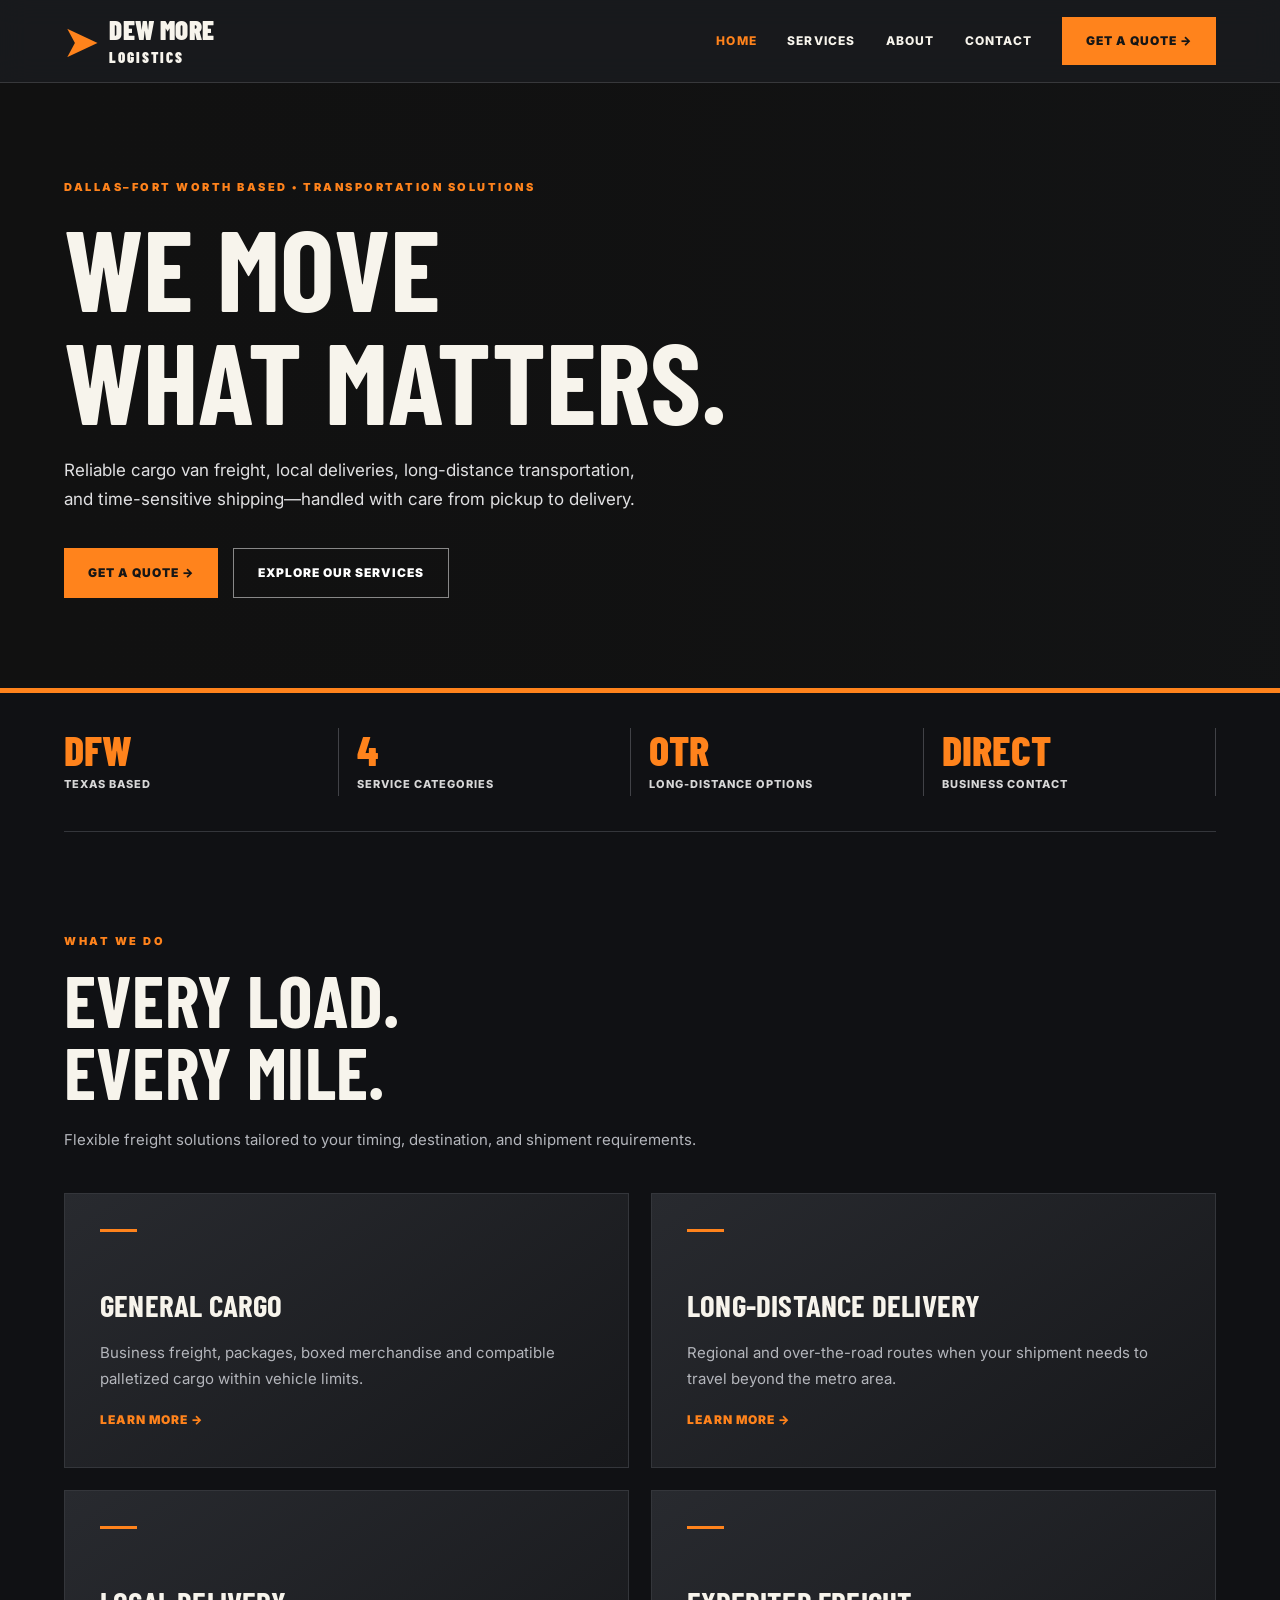
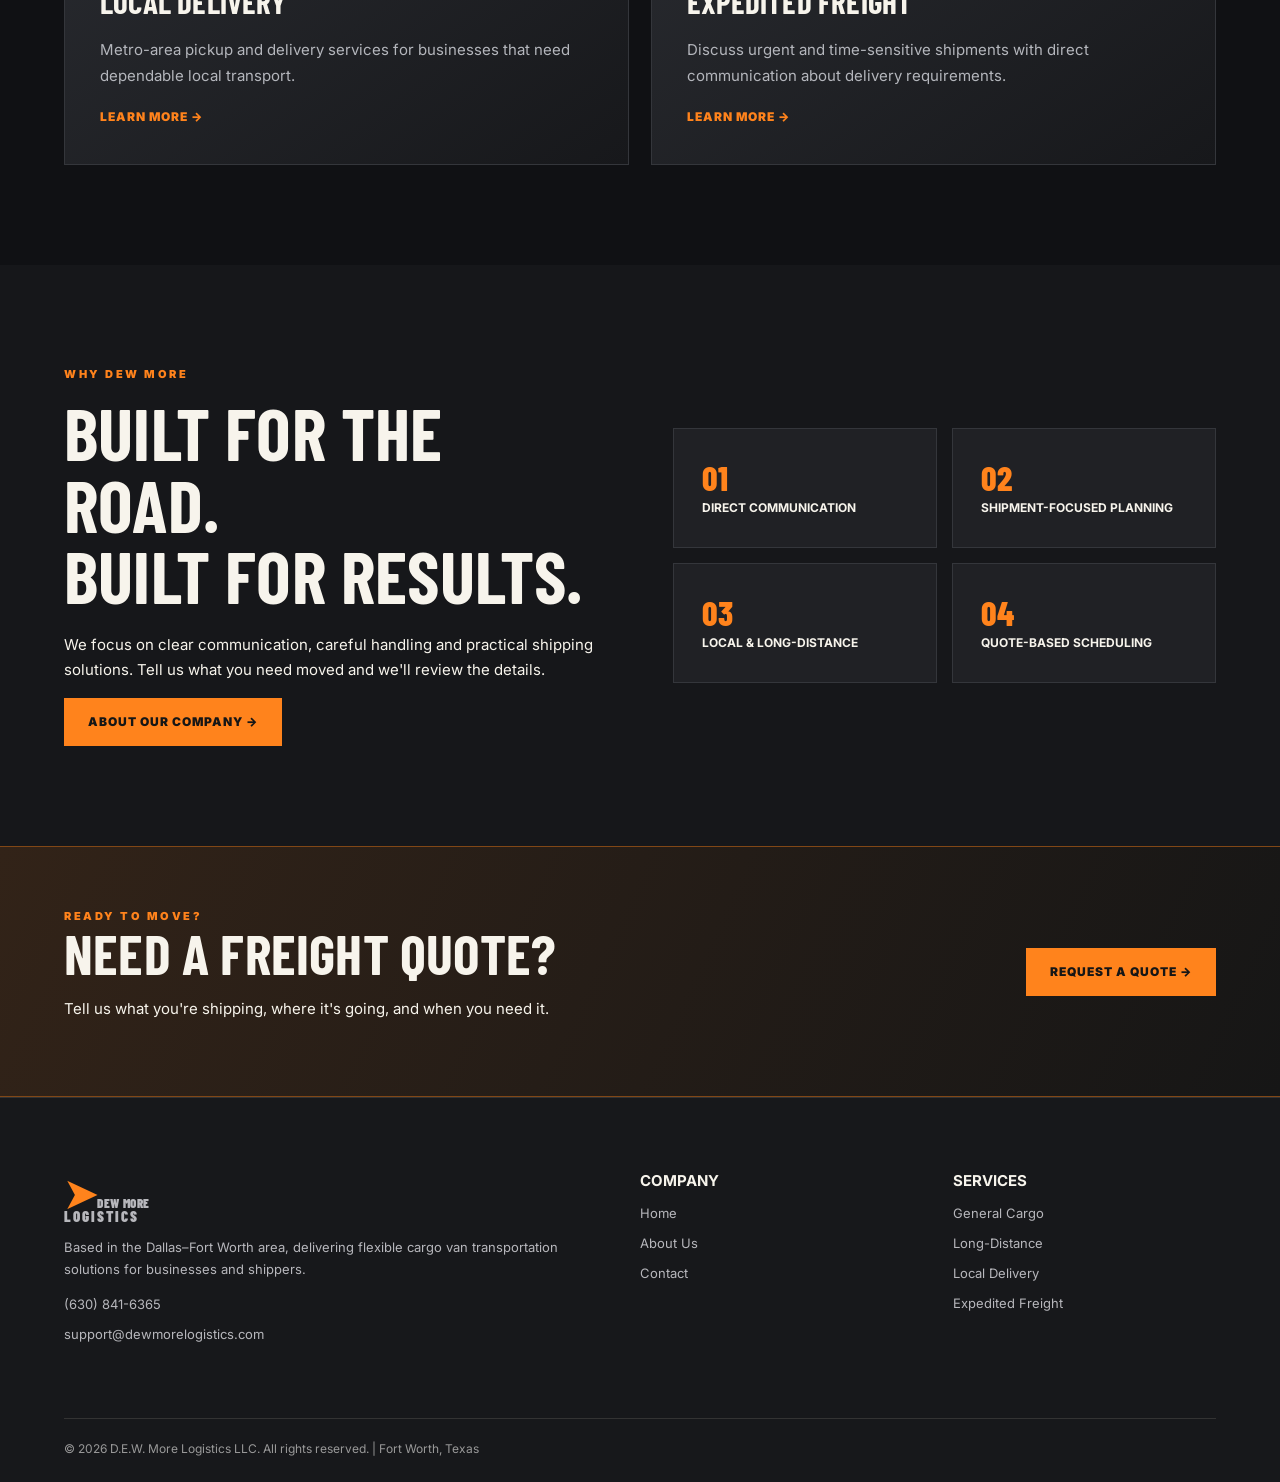
==== index.html @ 6ba3decf "Add files via upload" ====
<!doctype html><html lang="en"><head><meta charset="utf-8"><meta name="viewport" content="width=device-width,initial-scale=1"><meta name="description" content="Cargo van freight and delivery services in Dallas–Fort Worth and beyond."><title>Home | D.E.W. More Logistics LLC</title><link rel="stylesheet" href="style.css"></head><body><header class="top"><div class="container nav"><a class="logo" href="index.html"><span class="logo-mark">➤</span><span>DEW MORE<br><small>LOGISTICS</small></span></a><button class="menu" aria-label="Open navigation">☰</button><nav class="navlinks"><a href="index.html" class="active">HOME</a><a href="services.html" >SERVICES</a><a href="about.html" >ABOUT</a><a href="contact.html" >CONTACT</a><a class="btn" href="contact.html#quote">GET A QUOTE →</a></nav></div></header><main><section class="hero"><div class="container"><div class="eyebrow">Dallas–Fort Worth Based • Transportation Solutions</div><h1>WE MOVE<br>WHAT MATTERS.</h1><p>Reliable cargo van freight, local deliveries, long-distance transportation, and time-sensitive shipping—handled with care from pickup to delivery.</p><div class="actions"><a class="btn" href="contact.html#quote">GET A QUOTE →</a><a class="btn alt" href="services.html">EXPLORE OUR SERVICES</a></div></div></section><div class="container"><div class="stats"><div class="stat"><strong>DFW</strong><span>Texas Based</span></div><div class="stat"><strong>4</strong><span>Service Categories</span></div><div class="stat"><strong>OTR</strong><span>Long-Distance Options</span></div><div class="stat"><strong>DIRECT</strong><span>Business Contact</span></div></div></div><section class="section"><div class="container"><div class="sectionhead"><div class="eyebrow">What we do</div><h2>EVERY LOAD.<br>EVERY MILE.</h2><p>Flexible freight solutions tailored to your timing, destination, and shipment requirements.</p></div><div class="cards"><article class="card"><h3>GENERAL CARGO</h3><p>Business freight, packages, boxed merchandise and compatible palletized cargo within vehicle limits.</p><a href="services.html#general">LEARN MORE →</a></article><article class="card"><h3>LONG-DISTANCE DELIVERY</h3><p>Regional and over-the-road routes when your shipment needs to travel beyond the metro area.</p><a href="services.html#long-distance">LEARN MORE →</a></article><article class="card"><h3>LOCAL DELIVERY</h3><p>Metro-area pickup and delivery services for businesses that need dependable local transport.</p><a href="services.html#local">LEARN MORE →</a></article><article class="card"><h3>EXPEDITED FREIGHT</h3><p>Discuss urgent and time-sensitive shipments with direct communication about delivery requirements.</p><a href="services.html#expedited">LEARN MORE →</a></article></div></div></section><section class="section dark"><div class="container split"><div><div class="eyebrow">Why Dew More</div><h2>BUILT FOR THE ROAD.<br>BUILT FOR RESULTS.</h2><p>We focus on clear communication, careful handling and practical shipping solutions. Tell us what you need moved and we'll review the details.</p><a class="btn" href="about.html">ABOUT OUR COMPANY →</a></div><div class="featuregrid"><div class="feature"><strong>01</strong><span>Direct communication</span></div><div class="feature"><strong>02</strong><span>Shipment-focused planning</span></div><div class="feature"><strong>03</strong><span>Local & long-distance</span></div><div class="feature"><strong>04</strong><span>Quote-based scheduling</span></div></div></div></section><section class="banner"><div class="container"><div><div class="eyebrow">Ready to move?</div><h2>NEED A FREIGHT QUOTE?</h2><p>Tell us what you're shipping, where it's going, and when you need it.</p></div><a class="btn" href="contact.html#quote">REQUEST A QUOTE →</a></div></section></main><footer class="footer"><div class="container"><div class="footergrid"><div><a class="logo" href="index.html"><span class="logo-mark">➤</span><span>DEW MORE<br><small>LOGISTICS</small></span></a><p>Based in the Dallas–Fort Worth area, delivering flexible cargo van transportation solutions for businesses and shippers.</p><p><a href="tel:+16308416365">(630) 841-6365</a><a href="mailto:support@dewmorelogistics.com">support@dewmorelogistics.com</a></p></div><div><b>COMPANY</b><a href="index.html">Home</a><a href="about.html">About Us</a><a href="contact.html">Contact</a></div><div><b>SERVICES</b><a href="services.html#general">General Cargo</a><a href="services.html#long-distance">Long-Distance</a><a href="services.html#local">Local Delivery</a><a href="services.html#expedited">Expedited Freight</a></div></div><div class="footerbottom">© 2026 D.E.W. More Logistics LLC. All rights reserved. | Fort Worth, Texas</div></div></footer><script src="script.js"></script></body></html>
---- style.css ----
@import url('https://fonts.googleapis.com/css2?family=Barlow+Condensed:wght@500;600;700;800;900&family=Inter:wght@400;500;600;700;800&display=swap');
:root{--bg:#101114;--panel:#1a1b1f;--line:#34363b;--muted:#b4b6bc;--orange:#ff831c;--cream:#f7f4ec}*{box-sizing:border-box}html{scroll-behavior:smooth}body{margin:0;background:var(--bg);color:var(--cream);font:15px/1.7 Inter,Arial,sans-serif}a{color:inherit;text-decoration:none}img{max-width:100%}.container{width:min(1180px,90%);margin:auto}.top{position:sticky;top:0;z-index:50;background:#191a1deF;border-bottom:1px solid #37383b;backdrop-filter:blur(14px)}.nav{min-height:82px;display:flex;align-items:center;justify-content:space-between;gap:20px}.logo{font:900 27px/.86 'Barlow Condensed',sans-serif;letter-spacing:.4px;display:flex;align-items:center;gap:12px}.logo-mark{color:var(--orange);font-size:39px}.logo small{font-size:15px;letter-spacing:2px}.navlinks{display:flex;align-items:center;gap:30px;font-size:12px;font-weight:800;letter-spacing:1.2px}.navlinks a:hover,.navlinks a.active{color:var(--orange)}.btn{display:inline-flex;align-items:center;justify-content:center;gap:12px;background:var(--orange);color:#161616;padding:14px 24px;text-transform:uppercase;letter-spacing:1px;font-weight:900;font-size:12px;border:0;cursor:pointer;transition:.2s}.btn:hover{background:#ff9d48;transform:translateY(-2px)}.btn.alt{background:transparent;color:#fff;border:1px solid #888}.eyebrow{color:var(--orange);font-size:11px;font-weight:900;letter-spacing:2.5px;text-transform:uppercase}.hero{position:relative;min-height:610px;display:flex;align-items:center;isolation:isolate;background:#151719;overflow:hidden}.hero:before{content:'';position:absolute;inset:0;z-index:-2;background:linear-gradient(90deg,#111 5%,#111e 50%,#1118 100%),url('https://images.unsplash.com/photo-1586528116311-ad8dd3c8310d?auto=format&fit=crop&w=1800&q=85') center/cover}.hero:after{content:'';position:absolute;z-index:-1;bottom:0;left:0;right:0;height:5px;background:var(--orange)}.hero h1{max-width:740px}h1,h2,h3{font-family:'Barlow Condensed',Impact,sans-serif;line-height:.98;text-transform:uppercase;margin:14px 0 20px;letter-spacing:.2px}h1{font-size:clamp(58px,9vw,118px)}h2{font-size:clamp(44px,6vw,73px)}h3{font-size:31px}.hero p{max-width:580px;font-size:17px;color:#e0e0e2}.actions{display:flex;flex-wrap:wrap;gap:15px;margin-top:34px}.section{padding:100px 0}.section.dark{background:#16171a}.sectionhead{max-width:690px;margin-bottom:40px}.sectionhead p{color:var(--muted)}.stats{display:grid;grid-template-columns:repeat(4,1fr);gap:18px;padding:35px 0;border-bottom:1px solid var(--line)}.stat{border-right:1px solid #414247}.stat strong{font:800 42px 'Barlow Condensed';color:var(--orange);display:block;line-height:1}.stat span{font-size:11px;text-transform:uppercase;font-weight:800;letter-spacing:1px;color:#d7d7d7}.cards{display:grid;grid-template-columns:repeat(2,1fr);gap:22px}.card{min-height:265px;background:linear-gradient(145deg,#282a2f,#17181b);border:1px solid var(--line);padding:35px;position:relative;overflow:hidden}.card:before{content:'';height:3px;width:37px;background:var(--orange);display:block;margin-bottom:58px}.card p{color:var(--muted);max-width:490px}.card a{color:var(--orange);font-size:12px;font-weight:900;letter-spacing:1px}.split{display:grid;grid-template-columns:1fr 1fr;gap:65px;align-items:center}.list{list-style:none;padding:0}.list li{padding:9px 0;border-bottom:1px solid #37383b}.list li:before{content:'✓';display:inline-grid;place-items:center;color:var(--orange);border:1px solid var(--orange);border-radius:50%;width:21px;height:21px;margin-right:13px;font-size:12px}.feature{padding:28px;border:1px solid var(--line);background:#202125}.featuregrid{display:grid;grid-template-columns:repeat(2,1fr);gap:15px}.feature strong{font:800 34px 'Barlow Condensed';color:var(--orange)}.feature span{display:block;font-size:12px;font-weight:700;text-transform:uppercase}.banner{background:linear-gradient(115deg,#322318,#161616);border-top:1px solid #814716;border-bottom:1px solid #814716;padding:60px 0}.banner .container{display:flex;justify-content:space-between;align-items:center;gap:30px}.banner h2{font-size:56px;margin:0}.subhero{padding:85px 0 70px;background:radial-gradient(circle at 90% 25%,#53301b 0,#1d1e21 38%,#111216 85%);border-bottom:1px solid #333}.subhero h1{font-size:clamp(60px,9vw,96px);margin-bottom:10px}.subhero p{max-width:690px;color:#bbb}.service{display:grid;grid-template-columns:1fr 1.3fr;gap:85px;align-items:center;padding:75px 0;border-bottom:1px solid var(--line)}.service:nth-child(even){grid-template-columns:1.3fr 1fr}.service:nth-child(even) .servicevisual{order:2}.servicevisual{min-height:350px;display:grid;place-items:center;background:linear-gradient(135deg,#36302d,#18191c);border:1px solid #36383d;position:relative}.servicevisual .glyph{font-size:105px;filter:grayscale(.5)}.servicevisual .number{position:absolute;top:20px;left:25px;font:900 60px 'Barlow Condensed';color:#ff831c55}.service p{color:#b5b6ba}.quotegrid{display:grid;grid-template-columns:.78fr 1.4fr;gap:65px}.contactitem{margin-bottom:28px}.contactitem b{display:block;color:var(--orange);letter-spacing:1px;text-transform:uppercase;font-size:11px}.contactitem a{font-weight:800}.formbox{background:#212226;border:1px solid #3c3e44;padding:30px}.formgrid{display:grid;grid-template-columns:1fr 1fr;gap:20px}label{display:block;font-size:11px;letter-spacing:1px;text-transform:uppercase;font-weight:800;margin-bottom:8px}input,select,textarea{width:100%;background:#131417;border:1px solid #44464c;border-radius:0;color:#fff;padding:14px;font:14px Inter,sans-serif}input:focus,select:focus,textarea:focus{outline:1px solid var(--orange)}textarea{min-height:140px;resize:vertical}.field.full{grid-column:1/-1}.notice{font-size:12px;color:#b7b7b7}.footer{background:#17181b;padding:70px 0 22px;border-top:1px solid #333}.footergrid{display:grid;grid-template-columns:2fr 1fr 1fr;gap:50px}.footer p,.footer a{color:#b7b7bc;font-size:13px}.footer a{display:block;margin:8px 0}.footerbottom{margin-top:60px;padding-top:20px;border-top:1px solid #333;font-size:12px;color:#999}.menu{display:none;background:transparent;border:1px solid #555;color:white;font-size:27px;padding:0 12px}.note{color:#aeb0b5;font-size:12px}.tag{display:inline-block;color:var(--orange);border:1px solid #855327;padding:7px 12px;font-size:11px;font-weight:800;text-transform:uppercase;letter-spacing:1px}.center{text-align:center}.center p{margin-left:auto;margin-right:auto}@media(max-width:800px){.menu{display:block}.navlinks{display:none;position:absolute;top:82px;left:0;right:0;background:#202125;padding:23px 6%;flex-direction:column;align-items:stretch}.navlinks.open{display:flex}.nav{min-height:80px}.hero{min-height:580px}.hero:before{background:linear-gradient(90deg,#111e,#111a),url('https://images.unsplash.com/photo-1586528116311-ad8dd3c8310d?auto=format&fit=crop&w=1000&q=75') center/cover}.section{padding:65px 0}.stats,.cards,.split,.quotegrid,.footergrid,.service,.service:nth-child(even){grid-template-columns:1fr}.stats{grid-template-columns:1fr 1fr}.stat{padding:10px 0}.service{gap:28px}.service:nth-child(even) .servicevisual{order:0}.servicevisual{min-height:210px}.banner .container{display:block}.formgrid{grid-template-columns:1fr}.formbox{padding:22px}.footergrid{gap:25px}.hero h1{font-size:70px}}
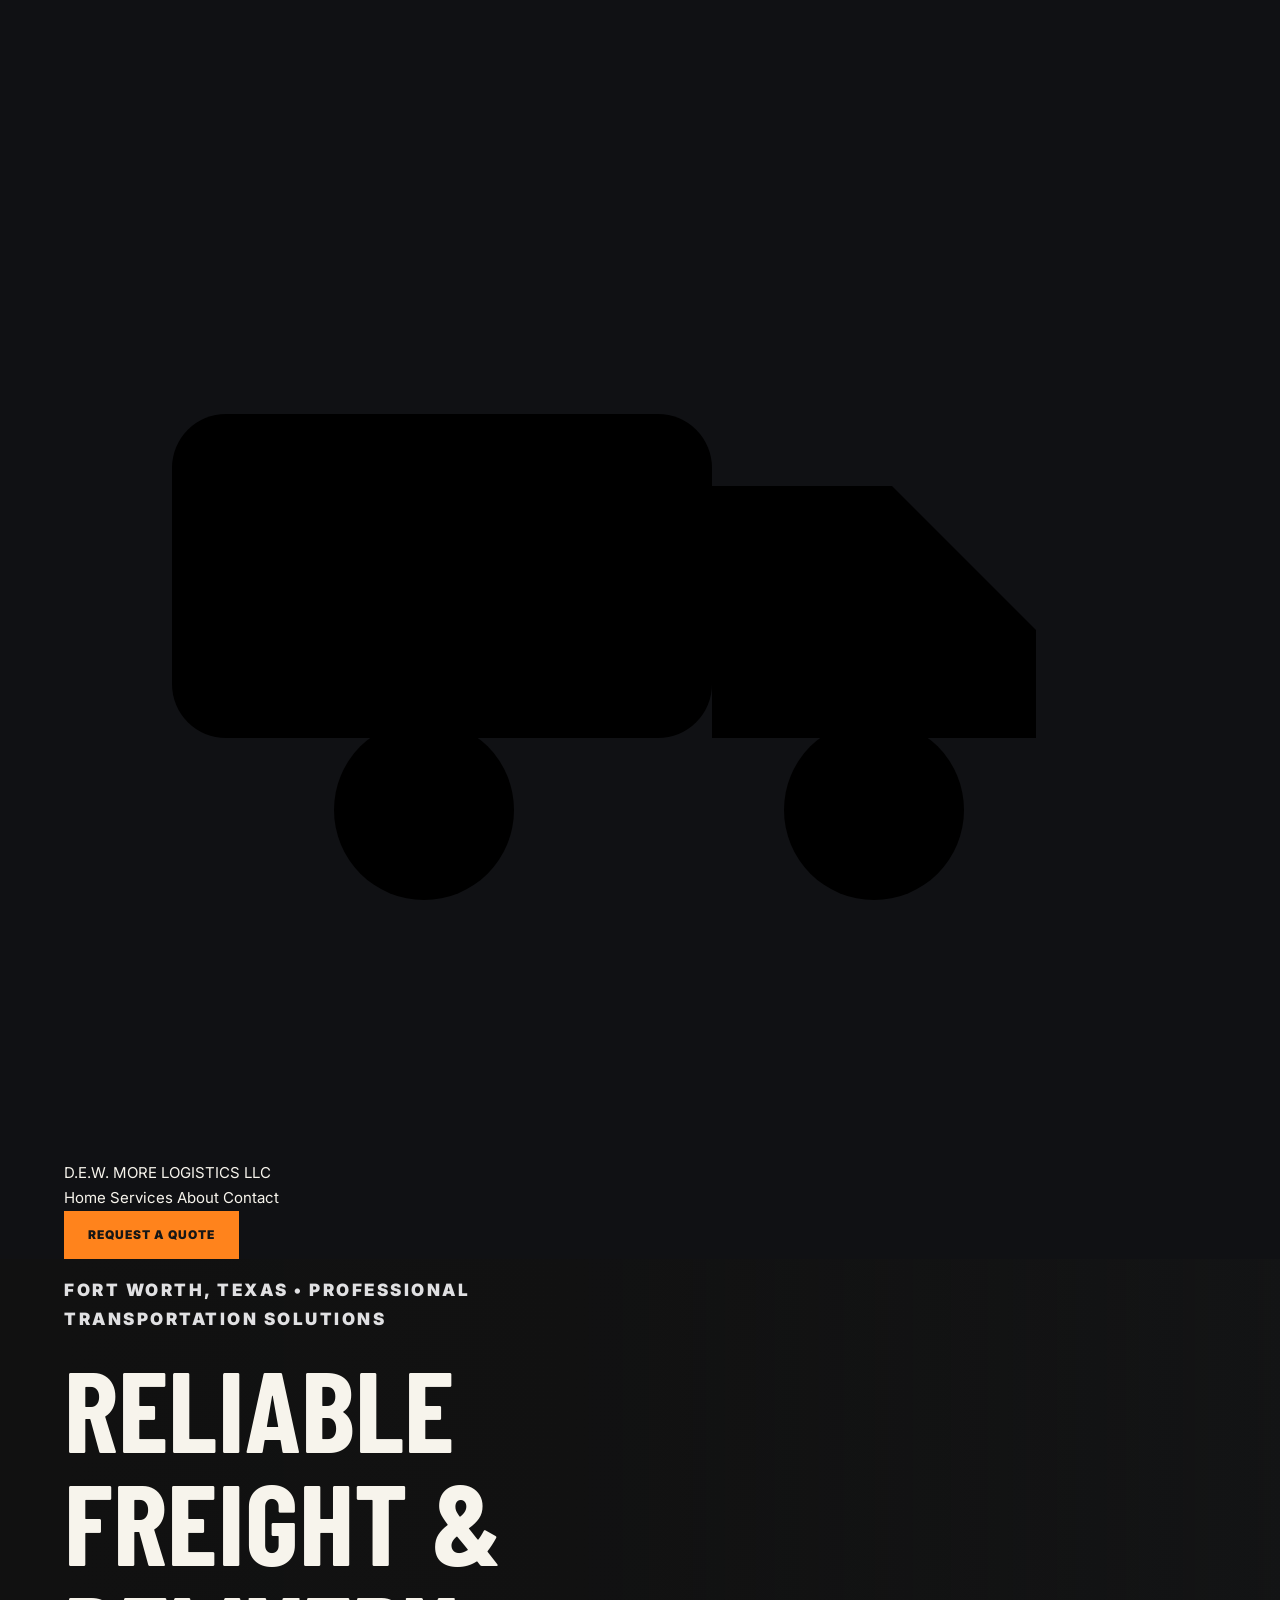
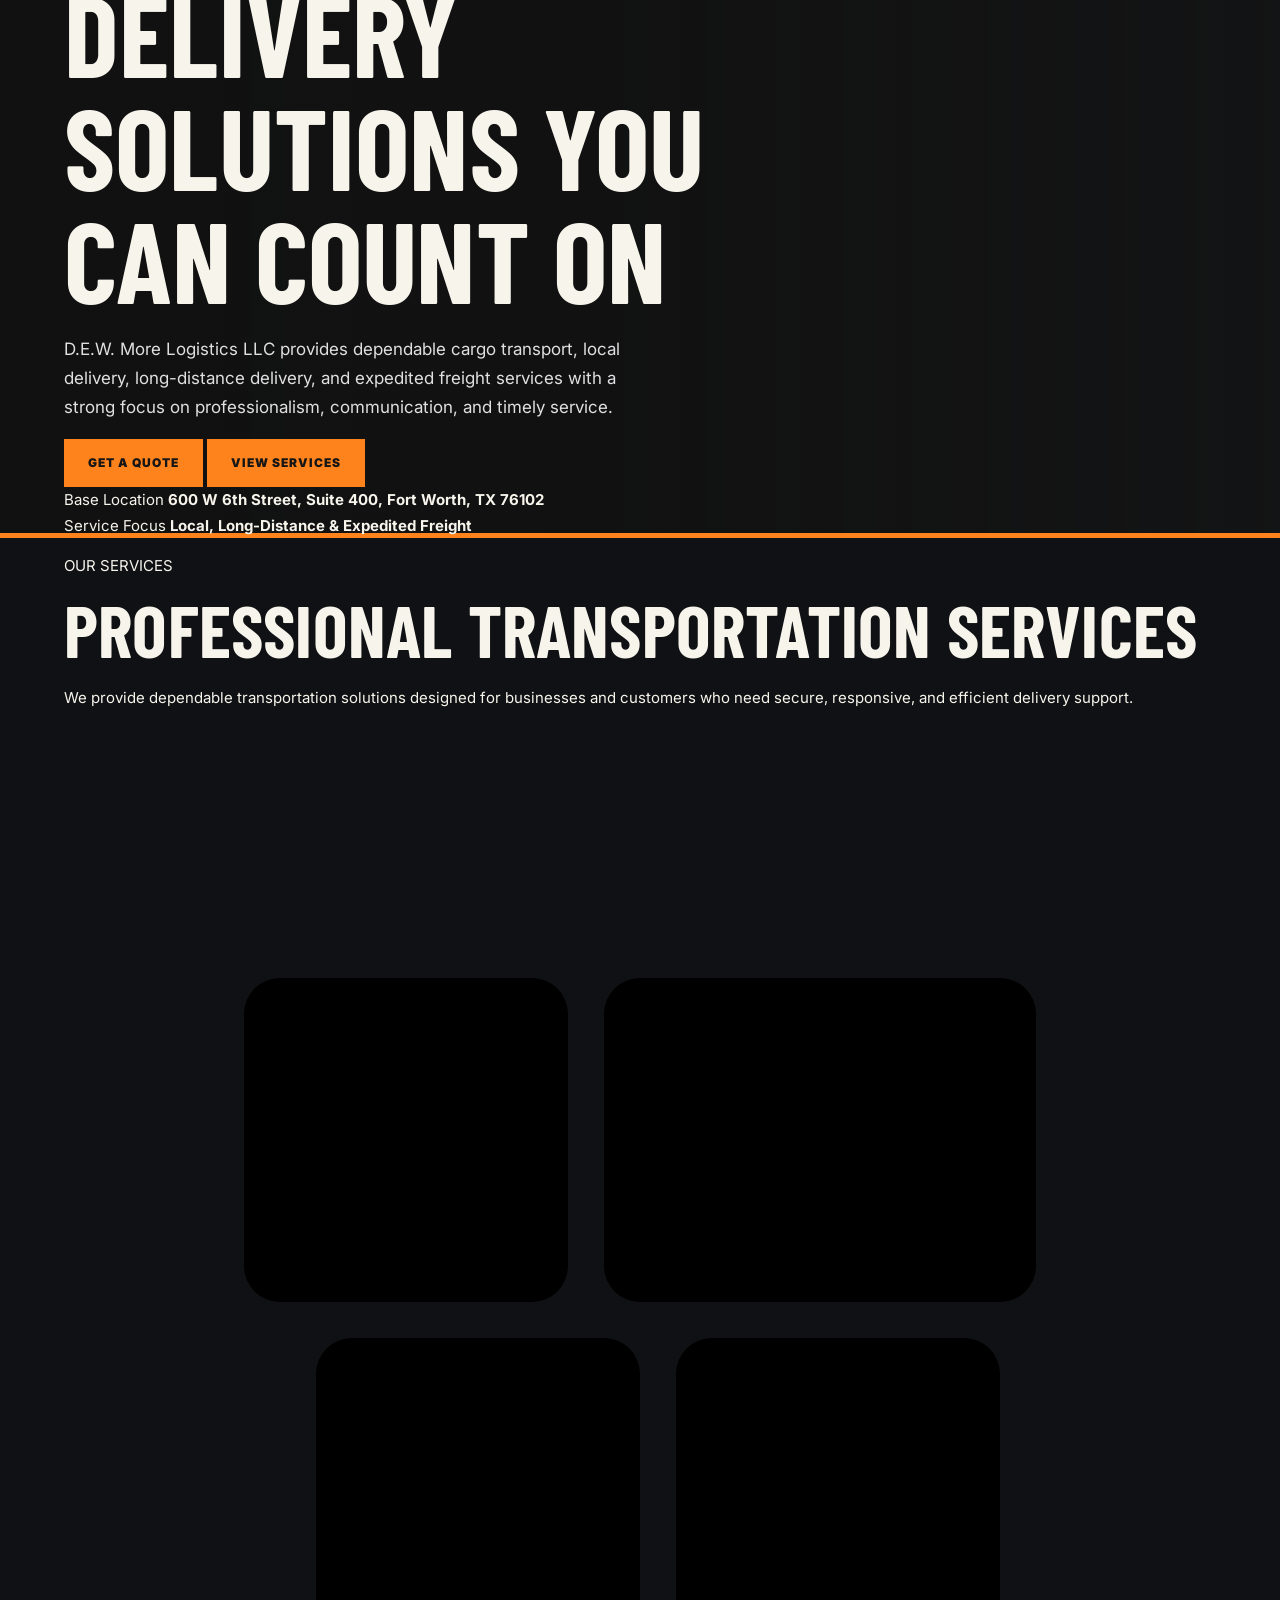
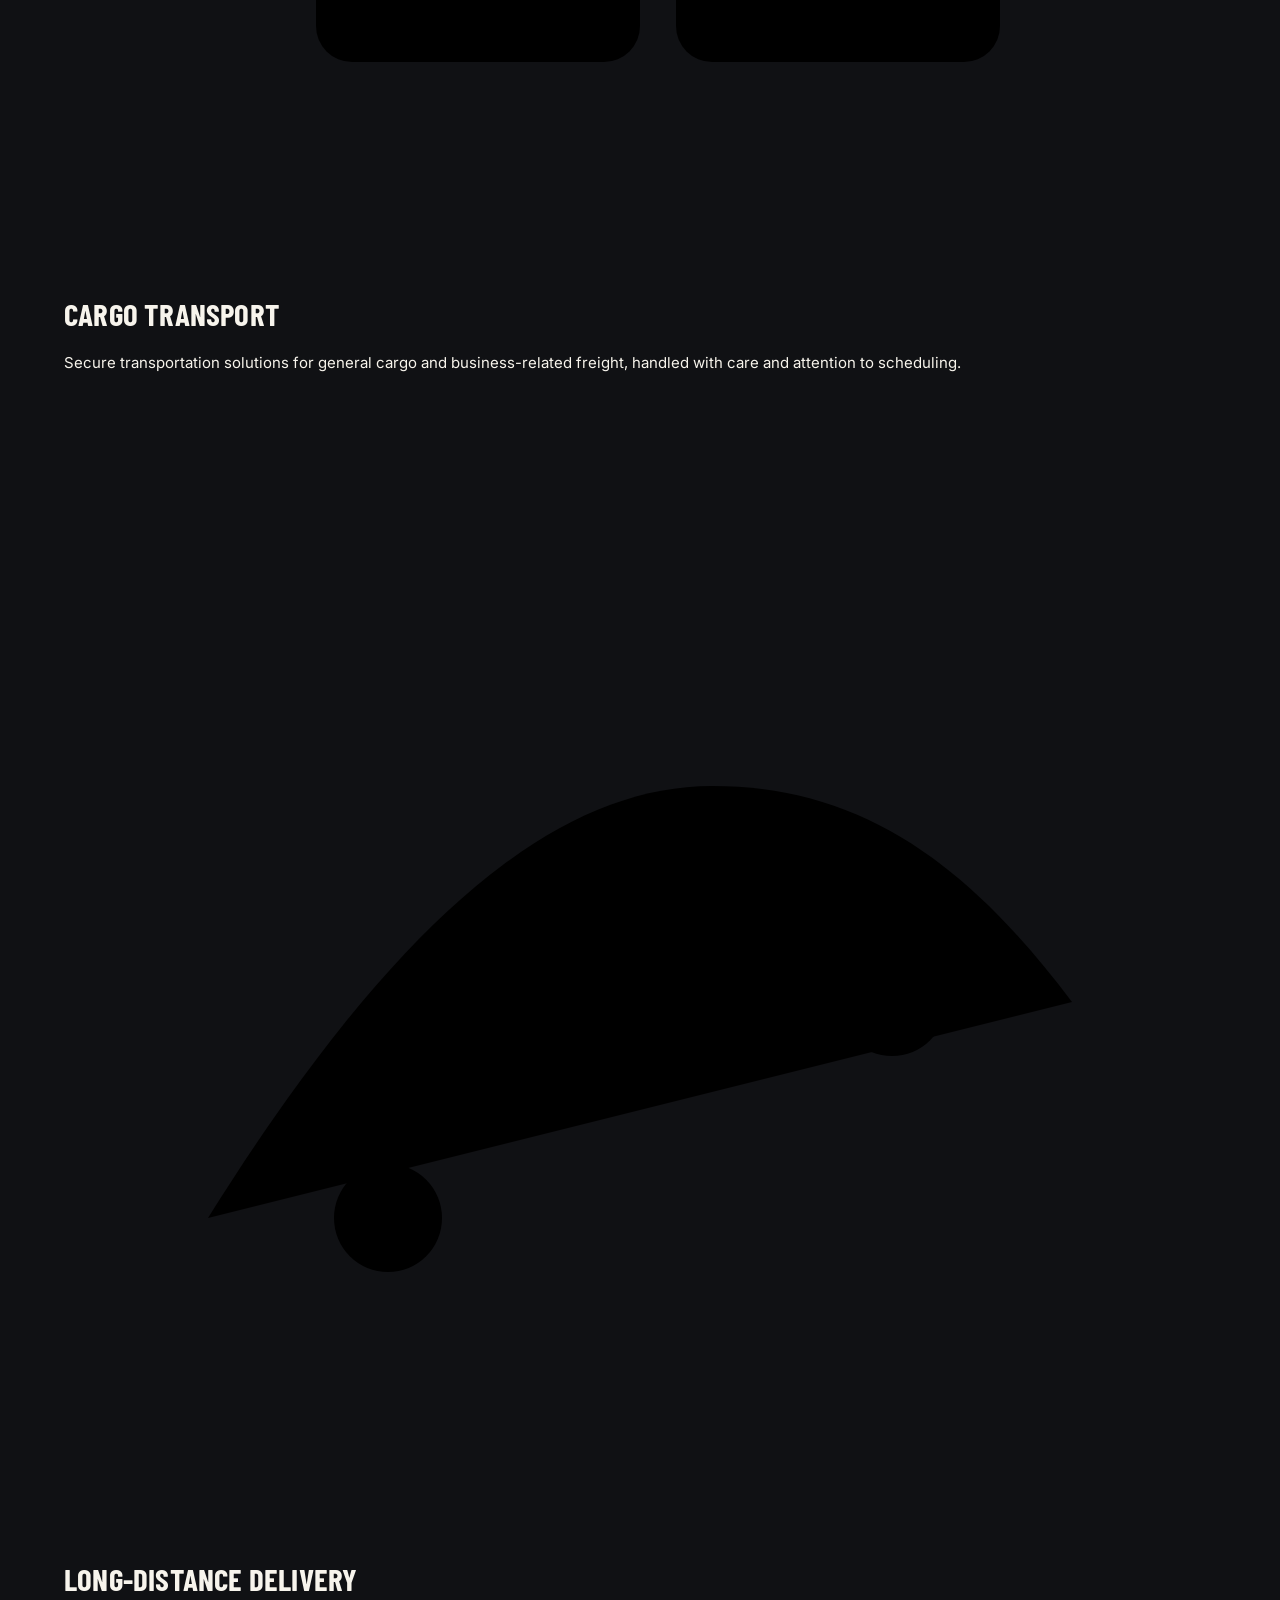
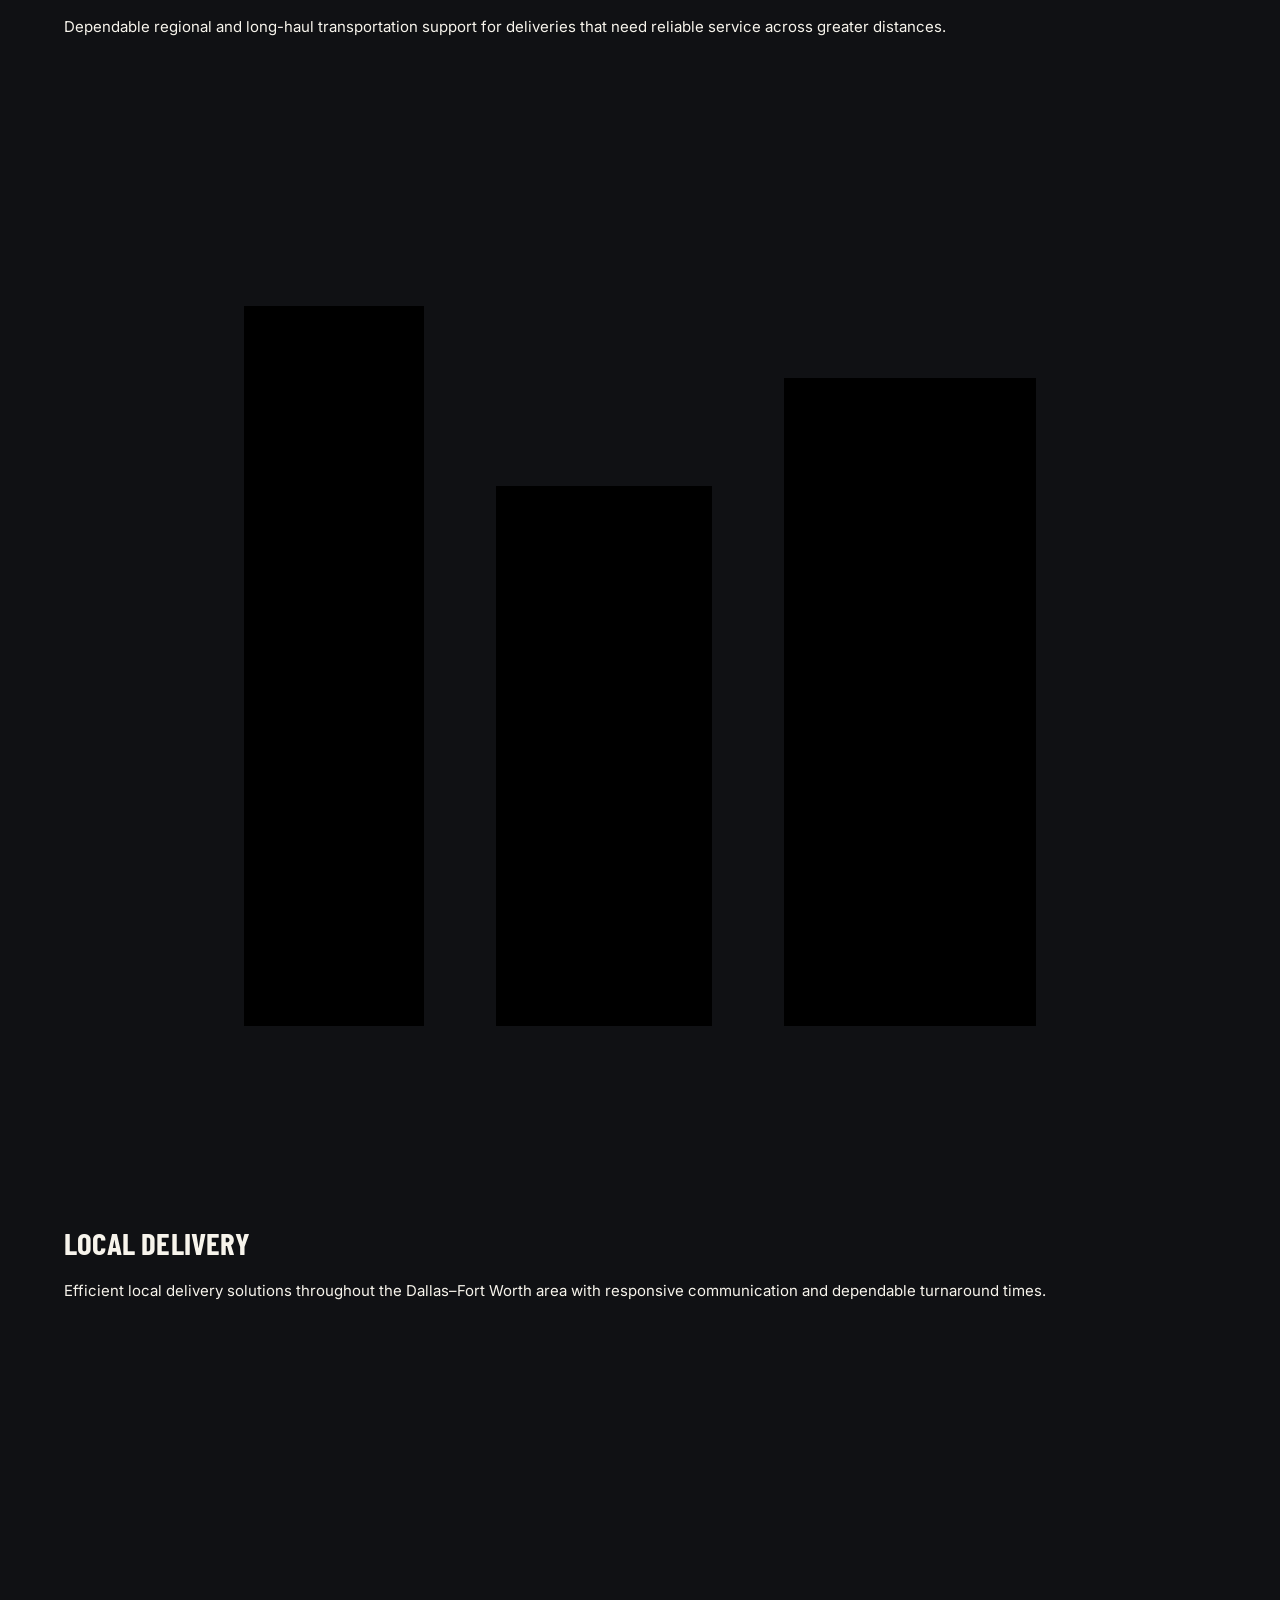
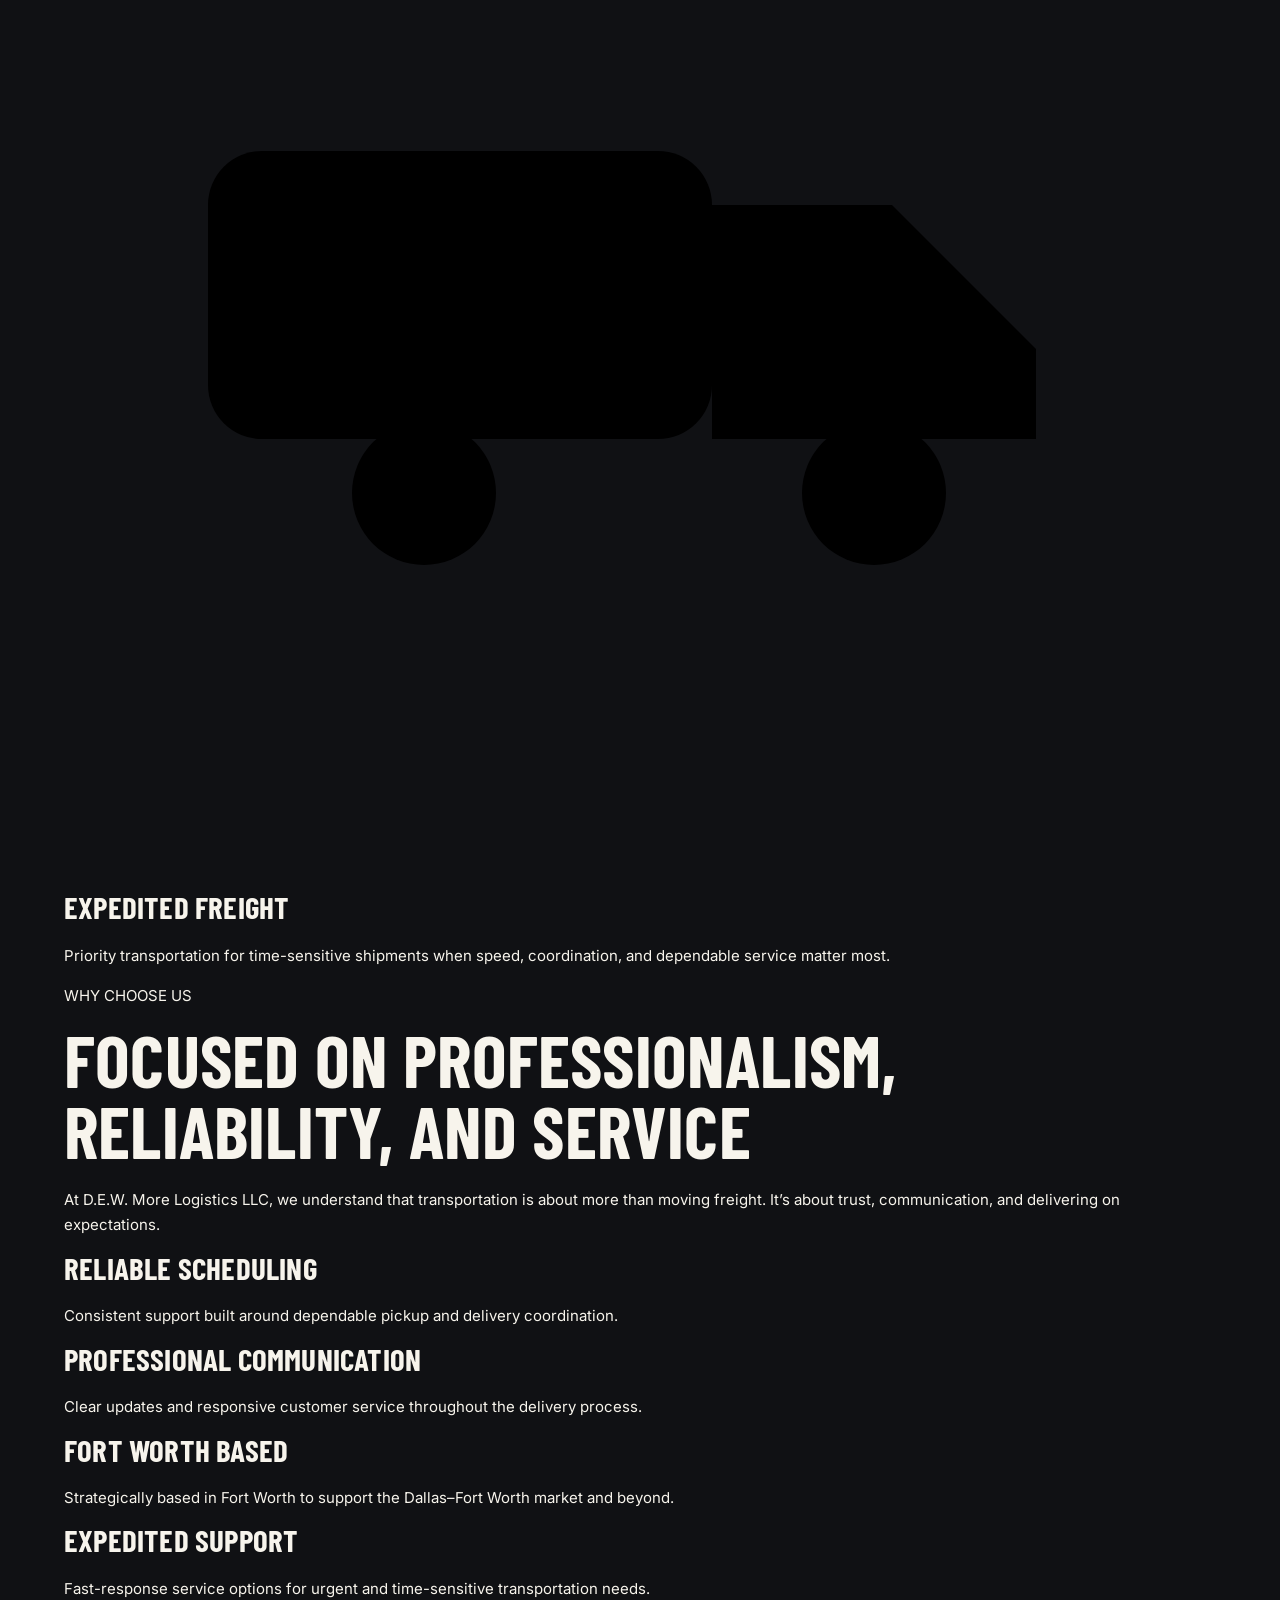
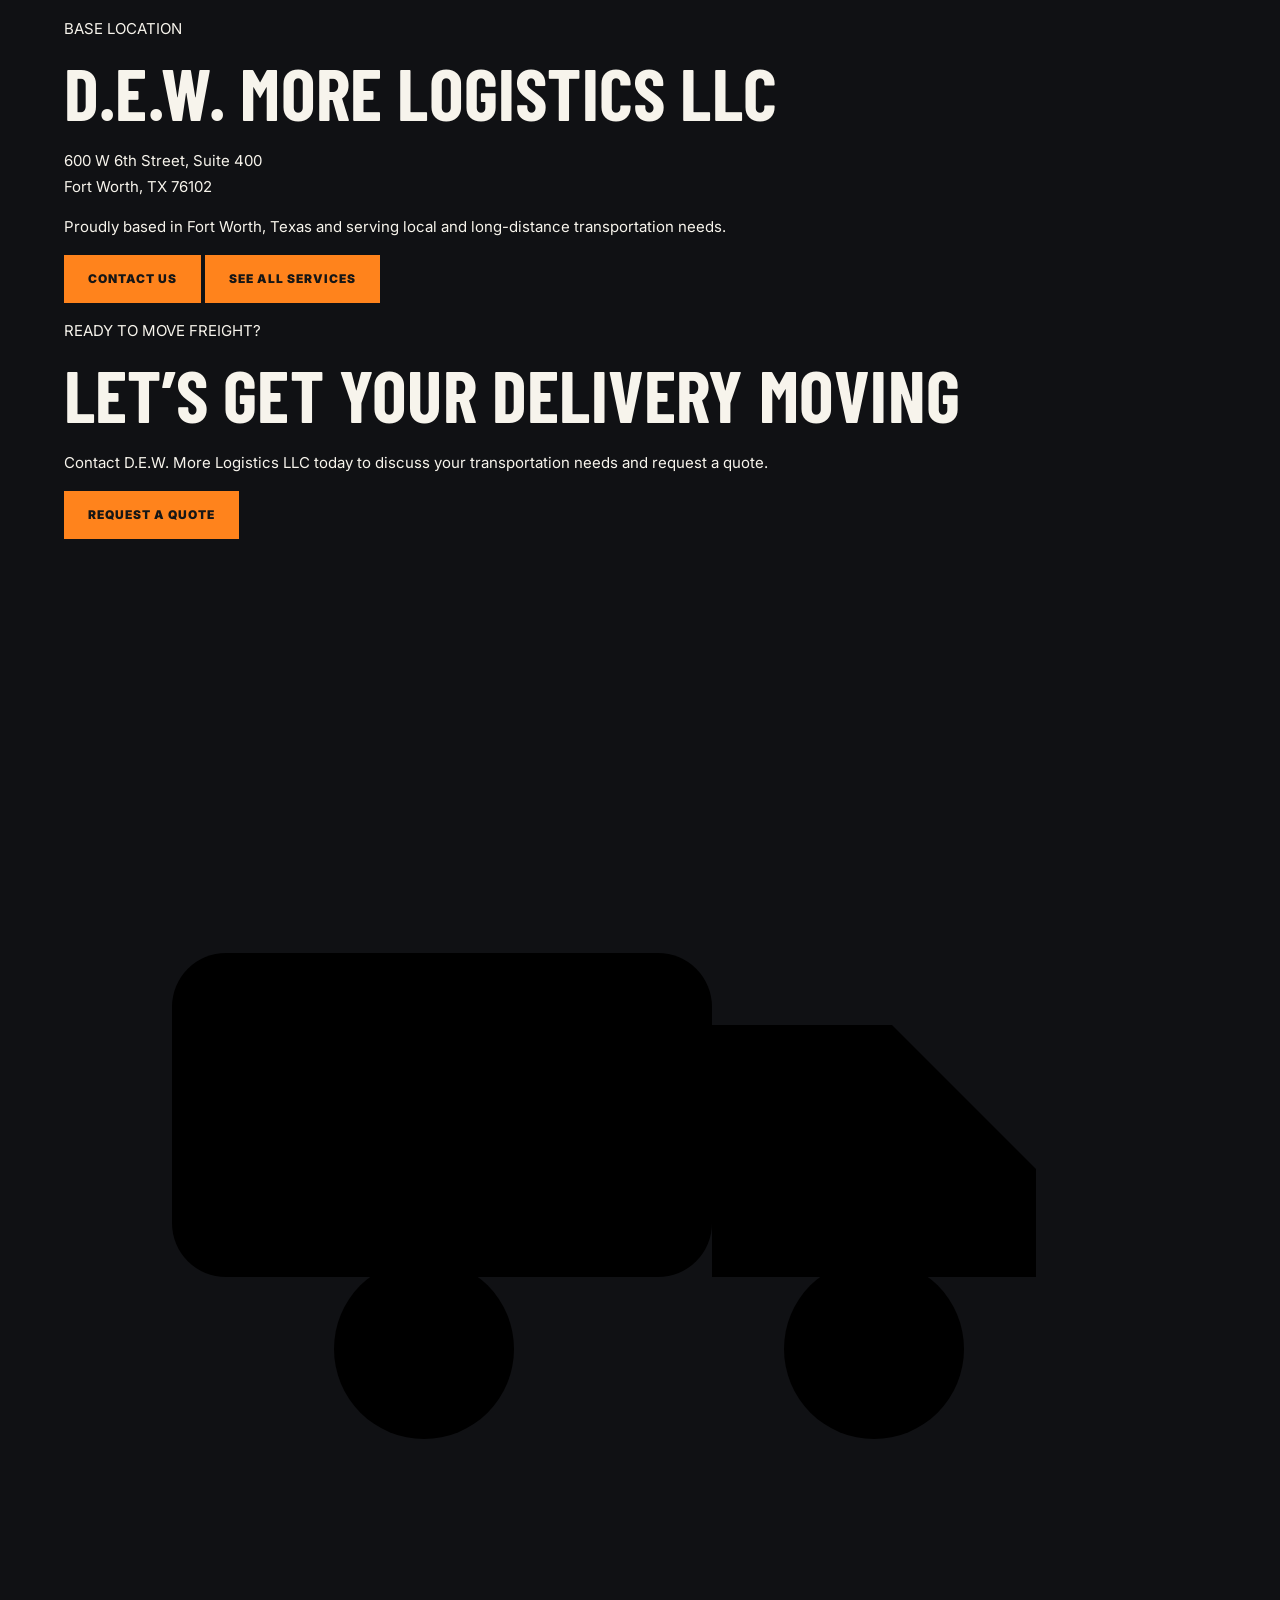
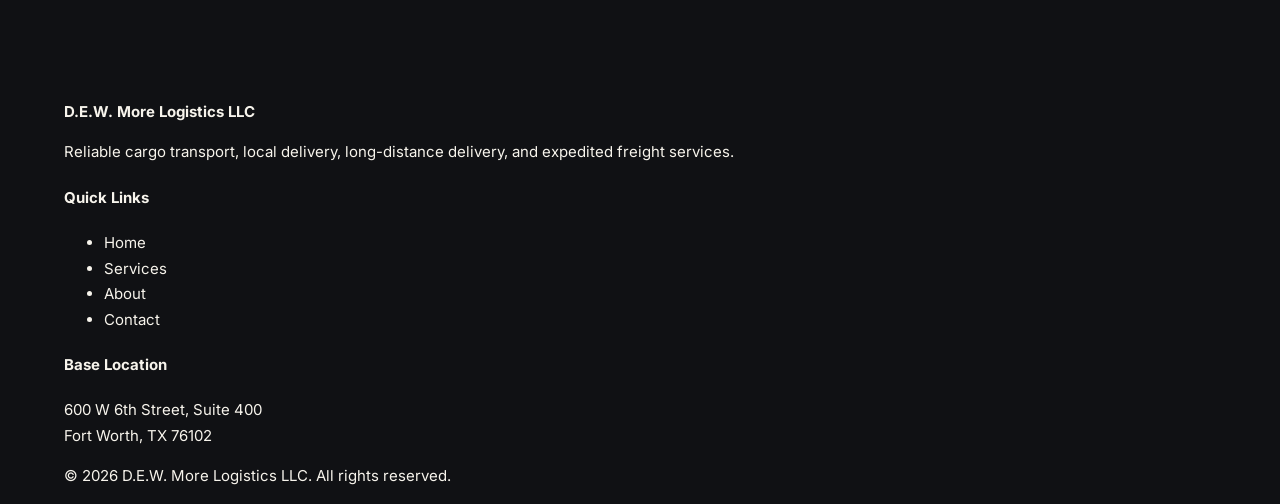
==== commit 483d16a6: "Revise index.html for improved SEO and layout Updated HTML structure and content for D.E.W. More Log" ====
--- a/index.html
+++ b/index.html
@@ -1 +1,271 @@
-<!doctype html><html lang="en"><head><meta charset="utf-8"><meta name="viewport" content="width=device-width,initial-scale=1"><meta name="description" content="Cargo van freight and delivery services in Dallas–Fort Worth and beyond."><title>Home | D.E.W. More Logistics LLC</title><link rel="stylesheet" href="style.css"></head><body><header class="top"><div class="container nav"><a class="logo" href="index.html"><span class="logo-mark">➤</span><span>DEW MORE<br><small>LOGISTICS</small></span></a><button class="menu" aria-label="Open navigation">☰</button><nav class="navlinks"><a href="index.html" class="active">HOME</a><a href="services.html" >SERVICES</a><a href="about.html" >ABOUT</a><a href="contact.html" >CONTACT</a><a class="btn" href="contact.html#quote">GET A QUOTE →</a></nav></div></header><main><section class="hero"><div class="container"><div class="eyebrow">Dallas–Fort Worth Based • Transportation Solutions</div><h1>WE MOVE<br>WHAT MATTERS.</h1><p>Reliable cargo van freight, local deliveries, long-distance transportation, and time-sensitive shipping—handled with care from pickup to delivery.</p><div class="actions"><a class="btn" href="contact.html#quote">GET A QUOTE →</a><a class="btn alt" href="services.html">EXPLORE OUR SERVICES</a></div></div></section><div class="container"><div class="stats"><div class="stat"><strong>DFW</strong><span>Texas Based</span></div><div class="stat"><strong>4</strong><span>Service Categories</span></div><div class="stat"><strong>OTR</strong><span>Long-Distance Options</span></div><div class="stat"><strong>DIRECT</strong><span>Business Contact</span></div></div></div><section class="section"><div class="container"><div class="sectionhead"><div class="eyebrow">What we do</div><h2>EVERY LOAD.<br>EVERY MILE.</h2><p>Flexible freight solutions tailored to your timing, destination, and shipment requirements.</p></div><div class="cards"><article class="card"><h3>GENERAL CARGO</h3><p>Business freight, packages, boxed merchandise and compatible palletized cargo within vehicle limits.</p><a href="services.html#general">LEARN MORE →</a></article><article class="card"><h3>LONG-DISTANCE DELIVERY</h3><p>Regional and over-the-road routes when your shipment needs to travel beyond the metro area.</p><a href="services.html#long-distance">LEARN MORE →</a></article><article class="card"><h3>LOCAL DELIVERY</h3><p>Metro-area pickup and delivery services for businesses that need dependable local transport.</p><a href="services.html#local">LEARN MORE →</a></article><article class="card"><h3>EXPEDITED FREIGHT</h3><p>Discuss urgent and time-sensitive shipments with direct communication about delivery requirements.</p><a href="services.html#expedited">LEARN MORE →</a></article></div></div></section><section class="section dark"><div class="container split"><div><div class="eyebrow">Why Dew More</div><h2>BUILT FOR THE ROAD.<br>BUILT FOR RESULTS.</h2><p>We focus on clear communication, careful handling and practical shipping solutions. Tell us what you need moved and we'll review the details.</p><a class="btn" href="about.html">ABOUT OUR COMPANY →</a></div><div class="featuregrid"><div class="feature"><strong>01</strong><span>Direct communication</span></div><div class="feature"><strong>02</strong><span>Shipment-focused planning</span></div><div class="feature"><strong>03</strong><span>Local & long-distance</span></div><div class="feature"><strong>04</strong><span>Quote-based scheduling</span></div></div></div></section><section class="banner"><div class="container"><div><div class="eyebrow">Ready to move?</div><h2>NEED A FREIGHT QUOTE?</h2><p>Tell us what you're shipping, where it's going, and when you need it.</p></div><a class="btn" href="contact.html#quote">REQUEST A QUOTE →</a></div></section></main><footer class="footer"><div class="container"><div class="footergrid"><div><a class="logo" href="index.html"><span class="logo-mark">➤</span><span>DEW MORE<br><small>LOGISTICS</small></span></a><p>Based in the Dallas–Fort Worth area, delivering flexible cargo van transportation solutions for businesses and shippers.</p><p><a href="tel:+16308416365">(630) 841-6365</a><a href="mailto:support@dewmorelogistics.com">support@dewmorelogistics.com</a></p></div><div><b>COMPANY</b><a href="index.html">Home</a><a href="about.html">About Us</a><a href="contact.html">Contact</a></div><div><b>SERVICES</b><a href="services.html#general">General Cargo</a><a href="services.html#long-distance">Long-Distance</a><a href="services.html#local">Local Delivery</a><a href="services.html#expedited">Expedited Freight</a></div></div><div class="footerbottom">© 2026 D.E.W. More Logistics LLC. All rights reserved. | Fort Worth, Texas</div></div></footer><script src="script.js"></script></body></html>+<!DOCTYPE html>
+<html lang="en">
+<head>
+  <meta charset="UTF-8" />
+  <meta name="viewport" content="width=device-width, initial-scale=1.0" />
+  <title>D.E.W. More Logistics LLC | Fort Worth Logistics & Delivery</title>
+  <meta
+    name="description"
+    content="D.E.W. More Logistics LLC provides professional cargo transport, local delivery, long-distance delivery, and expedited freight services based in Fort Worth, Texas."
+  />
+  <link rel="preconnect" href="https://fonts.googleapis.com" />
+  <link rel="preconnect" href="https://fonts.gstatic.com" crossorigin />
+  <link
+    href="https://fonts.googleapis.com/css2?family=Inter:wght@400;500;600;700;800;900&display=swap"
+    rel="stylesheet"
+  />
+  <link rel="stylesheet" href="style.css" />
+</head>
+<body>
+  <header class="site-header">
+    <div class="container nav-wrap">
+      <a href="index.html" class="brand" aria-label="D.E.W. More Logistics home">
+        <span class="brand-mark">
+          <svg viewBox="0 0 64 64" aria-hidden="true">
+            <rect x="6" y="23" width="30" height="18" rx="3"></rect>
+            <path d="M36 27h10l8 8v6H36z"></path>
+            <circle cx="20" cy="45" r="5"></circle>
+            <circle cx="45" cy="45" r="5"></circle>
+            <path d="M44 27v8h9"></path>
+          </svg>
+        </span>
+        <span class="brand-text">
+          <span class="brand-top">D.E.W. MORE</span>
+          <span class="brand-bottom">LOGISTICS LLC</span>
+        </span>
+      </a>
+
+      <nav class="site-nav">
+        <a href="index.html" class="active">Home</a>
+        <a href="services.html">Services</a>
+        <a href="about.html">About</a>
+        <a href="contact.html">Contact</a>
+      </nav>
+
+      <a href="contact.html" class="btn btn-primary nav-cta">Request a Quote</a>
+    </div>
+  </header>
+
+  <main>
+    <section class="hero">
+      <div class="hero-overlay"></div>
+      <div class="container hero-content">
+        <p class="eyebrow">FORT WORTH, TEXAS • PROFESSIONAL TRANSPORTATION SOLUTIONS</p>
+        <h1>Reliable Freight & Delivery Solutions You Can Count On</h1>
+        <p class="hero-text">
+          D.E.W. More Logistics LLC provides dependable cargo transport, local delivery,
+          long-distance delivery, and expedited freight services with a strong focus on
+          professionalism, communication, and timely service.
+        </p>
+
+        <div class="hero-actions">
+          <a href="contact.html" class="btn btn-primary">Get a Quote</a>
+          <a href="services.html" class="btn btn-secondary">View Services</a>
+        </div>
+
+        <div class="hero-info-grid">
+          <div class="hero-info-card">
+            <span class="hero-info-label">Base Location</span>
+            <strong>600 W 6th Street, Suite 400, Fort Worth, TX 76102</strong>
+          </div>
+          <div class="hero-info-card">
+            <span class="hero-info-label">Service Focus</span>
+            <strong>Local, Long-Distance & Expedited Freight</strong>
+          </div>
+        </div>
+      </div>
+    </section>
+
+    <section class="service-overview">
+      <div class="container">
+        <div class="section-heading">
+          <p class="section-kicker">OUR SERVICES</p>
+          <h2>Professional Transportation Services</h2>
+          <p>
+            We provide dependable transportation solutions designed for businesses and customers
+            who need secure, responsive, and efficient delivery support.
+          </p>
+        </div>
+
+        <div class="service-grid">
+          <article class="service-card">
+            <div class="service-icon" aria-hidden="true">
+              <svg viewBox="0 0 64 64">
+                <rect x="10" y="14" width="18" height="18" rx="2"></rect>
+                <rect x="30" y="14" width="24" height="18" rx="2"></rect>
+                <rect x="14" y="34" width="18" height="18" rx="2"></rect>
+                <rect x="34" y="34" width="18" height="18" rx="2"></rect>
+              </svg>
+            </div>
+            <h3>Cargo Transport</h3>
+            <p>
+              Secure transportation solutions for general cargo and business-related freight,
+              handled with care and attention to scheduling.
+            </p>
+          </article>
+
+          <article class="service-card">
+            <div class="service-icon" aria-hidden="true">
+              <svg viewBox="0 0 64 64">
+                <path d="M8 46c10-16 19-24 28-24 8 0 14 4 20 12"></path>
+                <path d="M12 50h40"></path>
+                <circle cx="18" cy="46" r="3"></circle>
+                <circle cx="46" cy="34" r="3"></circle>
+              </svg>
+            </div>
+            <h3>Long-Distance Delivery</h3>
+            <p>
+              Dependable regional and long-haul transportation support for deliveries that need
+              reliable service across greater distances.
+            </p>
+          </article>
+
+          <article class="service-card">
+            <div class="service-icon" aria-hidden="true">
+              <svg viewBox="0 0 64 64">
+                <rect x="10" y="14" width="10" height="40"></rect>
+                <rect x="24" y="24" width="12" height="30"></rect>
+                <rect x="40" y="18" width="14" height="36"></rect>
+                <path d="M8 54h48"></path>
+              </svg>
+            </div>
+            <h3>Local Delivery</h3>
+            <p>
+              Efficient local delivery solutions throughout the Dallas–Fort Worth area with
+              responsive communication and dependable turnaround times.
+            </p>
+          </article>
+
+          <article class="service-card">
+            <div class="service-icon" aria-hidden="true">
+              <svg viewBox="0 0 64 64">
+                <rect x="8" y="24" width="28" height="16" rx="3"></rect>
+                <path d="M36 27h10l8 8v5H36z"></path>
+                <circle cx="20" cy="43" r="4"></circle>
+                <circle cx="45" cy="43" r="4"></circle>
+                <path d="M6 18h10"></path>
+                <path d="M2 26h12"></path>
+                <path d="M4 34h8"></path>
+              </svg>
+            </div>
+            <h3>Expedited Freight</h3>
+            <p>
+              Priority transportation for time-sensitive shipments when speed, coordination,
+              and dependable service matter most.
+            </p>
+          </article>
+        </div>
+      </div>
+    </section>
+
+    <section class="why-us">
+      <div class="container why-us-grid">
+        <div class="why-us-copy">
+          <p class="section-kicker">WHY CHOOSE US</p>
+          <h2>Focused on Professionalism, Reliability, and Service</h2>
+          <p>
+            At D.E.W. More Logistics LLC, we understand that transportation is about more than
+            moving freight. It’s about trust, communication, and delivering on expectations.
+          </p>
+        </div>
+
+        <div class="why-us-points">
+          <div class="point-card">
+            <h3>Reliable Scheduling</h3>
+            <p>Consistent support built around dependable pickup and delivery coordination.</p>
+          </div>
+          <div class="point-card">
+            <h3>Professional Communication</h3>
+            <p>Clear updates and responsive customer service throughout the delivery process.</p>
+          </div>
+          <div class="point-card">
+            <h3>Fort Worth Based</h3>
+            <p>Strategically based in Fort Worth to support the Dallas–Fort Worth market and beyond.</p>
+          </div>
+          <div class="point-card">
+            <h3>Expedited Support</h3>
+            <p>Fast-response service options for urgent and time-sensitive transportation needs.</p>
+          </div>
+        </div>
+      </div>
+    </section>
+
+    <section class="location-section">
+      <div class="container location-card">
+        <div>
+          <p class="section-kicker">BASE LOCATION</p>
+          <h2>D.E.W. More Logistics LLC</h2>
+          <p class="location-address">
+            600 W 6th Street, Suite 400<br />
+            Fort Worth, TX 76102
+          </p>
+          <p class="location-text">
+            Proudly based in Fort Worth, Texas and serving local and long-distance transportation needs.
+          </p>
+        </div>
+        <div class="location-actions">
+          <a href="contact.html" class="btn btn-primary">Contact Us</a>
+          <a href="services.html" class="btn btn-secondary">See All Services</a>
+        </div>
+      </div>
+    </section>
+
+    <section class="cta-section">
+      <div class="container cta-card">
+        <p class="section-kicker">READY TO MOVE FREIGHT?</p>
+        <h2>Let’s Get Your Delivery Moving</h2>
+        <p>
+          Contact D.E.W. More Logistics LLC today to discuss your transportation needs and request a quote.
+        </p>
+        <a href="contact.html" class="btn btn-primary">Request a Quote</a>
+      </div>
+    </section>
+  </main>
+
+  <footer class="site-footer">
+    <div class="container footer-grid">
+      <div>
+        <div class="footer-brand">
+          <span class="brand-mark small">
+            <svg viewBox="0 0 64 64" aria-hidden="true">
+              <rect x="6" y="23" width="30" height="18" rx="3"></rect>
+              <path d="M36 27h10l8 8v6H36z"></path>
+              <circle cx="20" cy="45" r="5"></circle>
+              <circle cx="45" cy="45" r="5"></circle>
+              <path d="M44 27v8h9"></path>
+            </svg>
+          </span>
+          <div>
+            <strong>D.E.W. More Logistics LLC</strong>
+          </div>
+        </div>
+        <p class="footer-text">
+          Reliable cargo transport, local delivery, long-distance delivery, and expedited freight services.
+        </p>
+      </div>
+
+      <div>
+        <h4>Quick Links</h4>
+        <ul class="footer-links">
+          <li><a href="index.html">Home</a></li>
+          <li><a href="services.html">Services</a></li>
+          <li><a href="about.html">About</a></li>
+          <li><a href="contact.html">Contact</a></li>
+        </ul>
+      </div>
+
+      <div>
+        <h4>Base Location</h4>
+        <p class="footer-text">
+          600 W 6th Street, Suite 400<br />
+          Fort Worth, TX 76102
+        </p>
+      </div>
+    </div>
+
+    <div class="container footer-bottom">
+      <p>&copy; 2026 D.E.W. More Logistics LLC. All rights reserved.</p>
+    </div>
+  </footer>
+</body>
+</html>
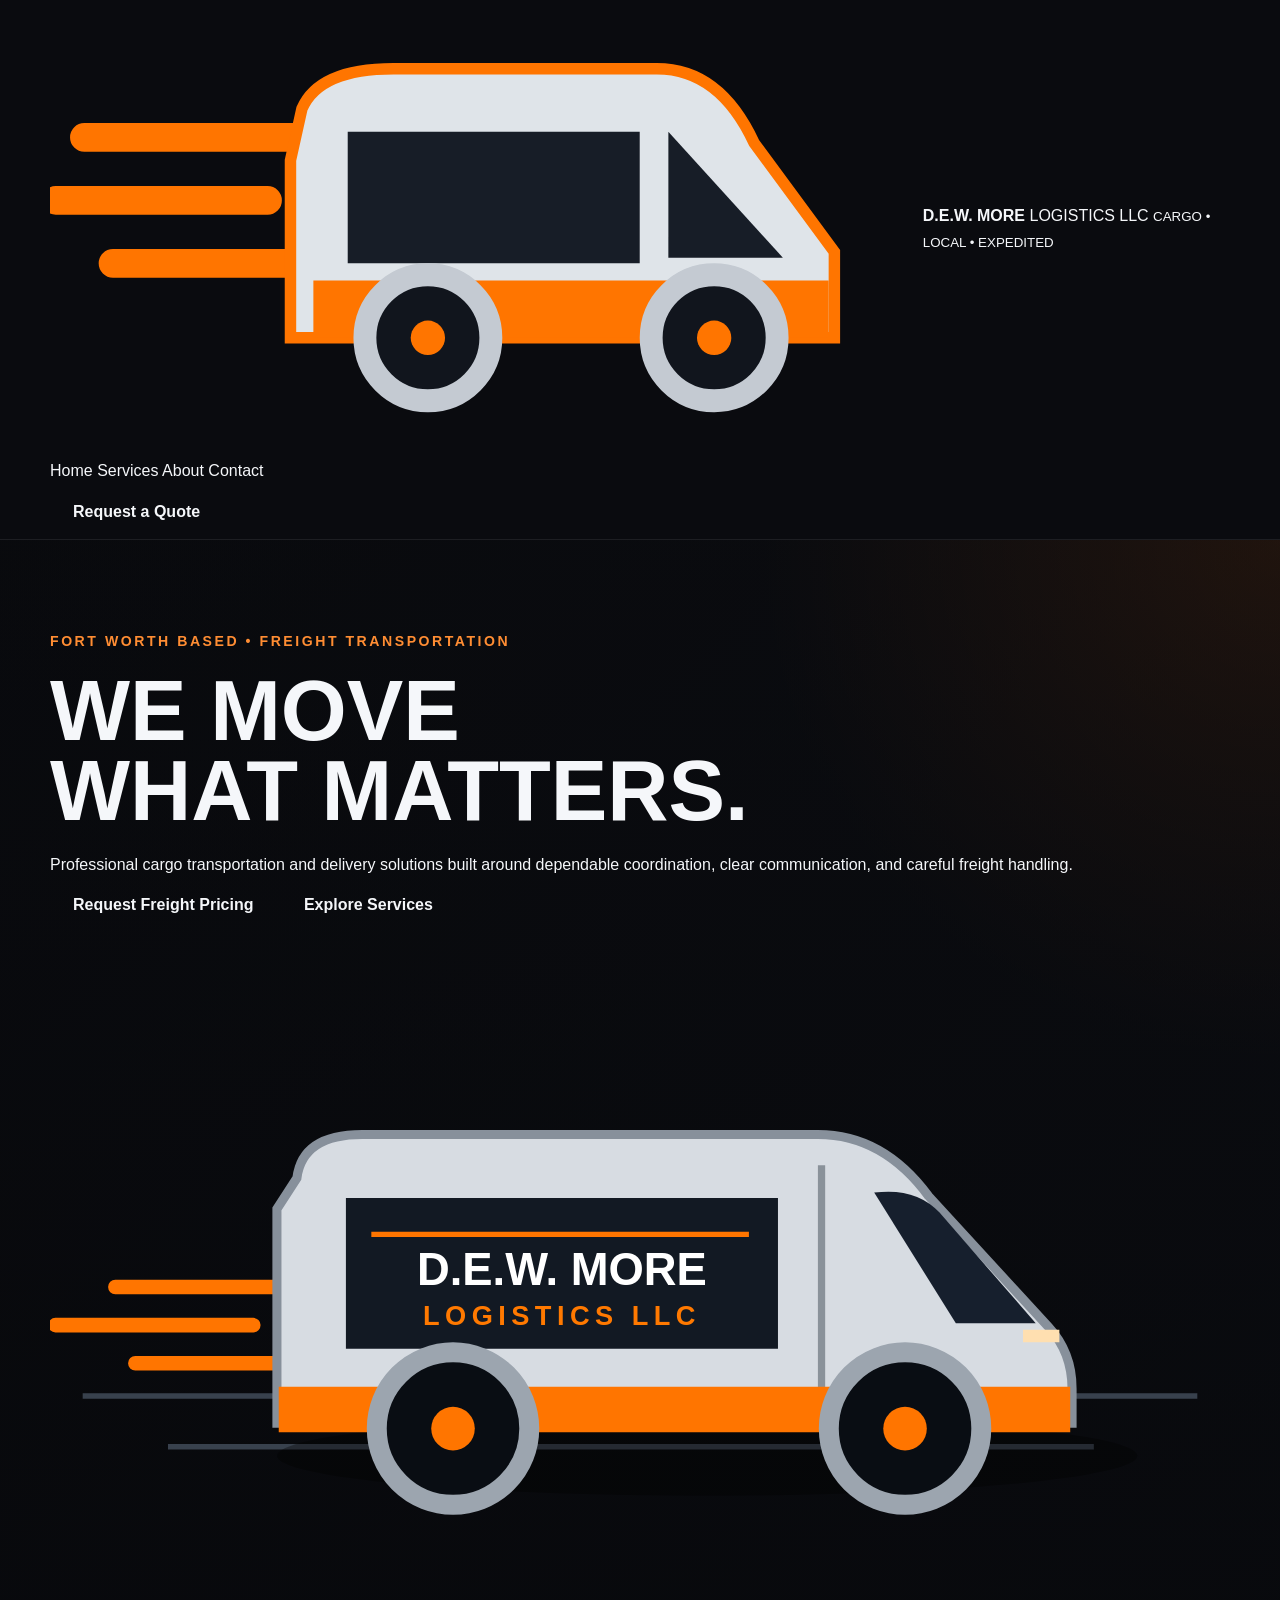
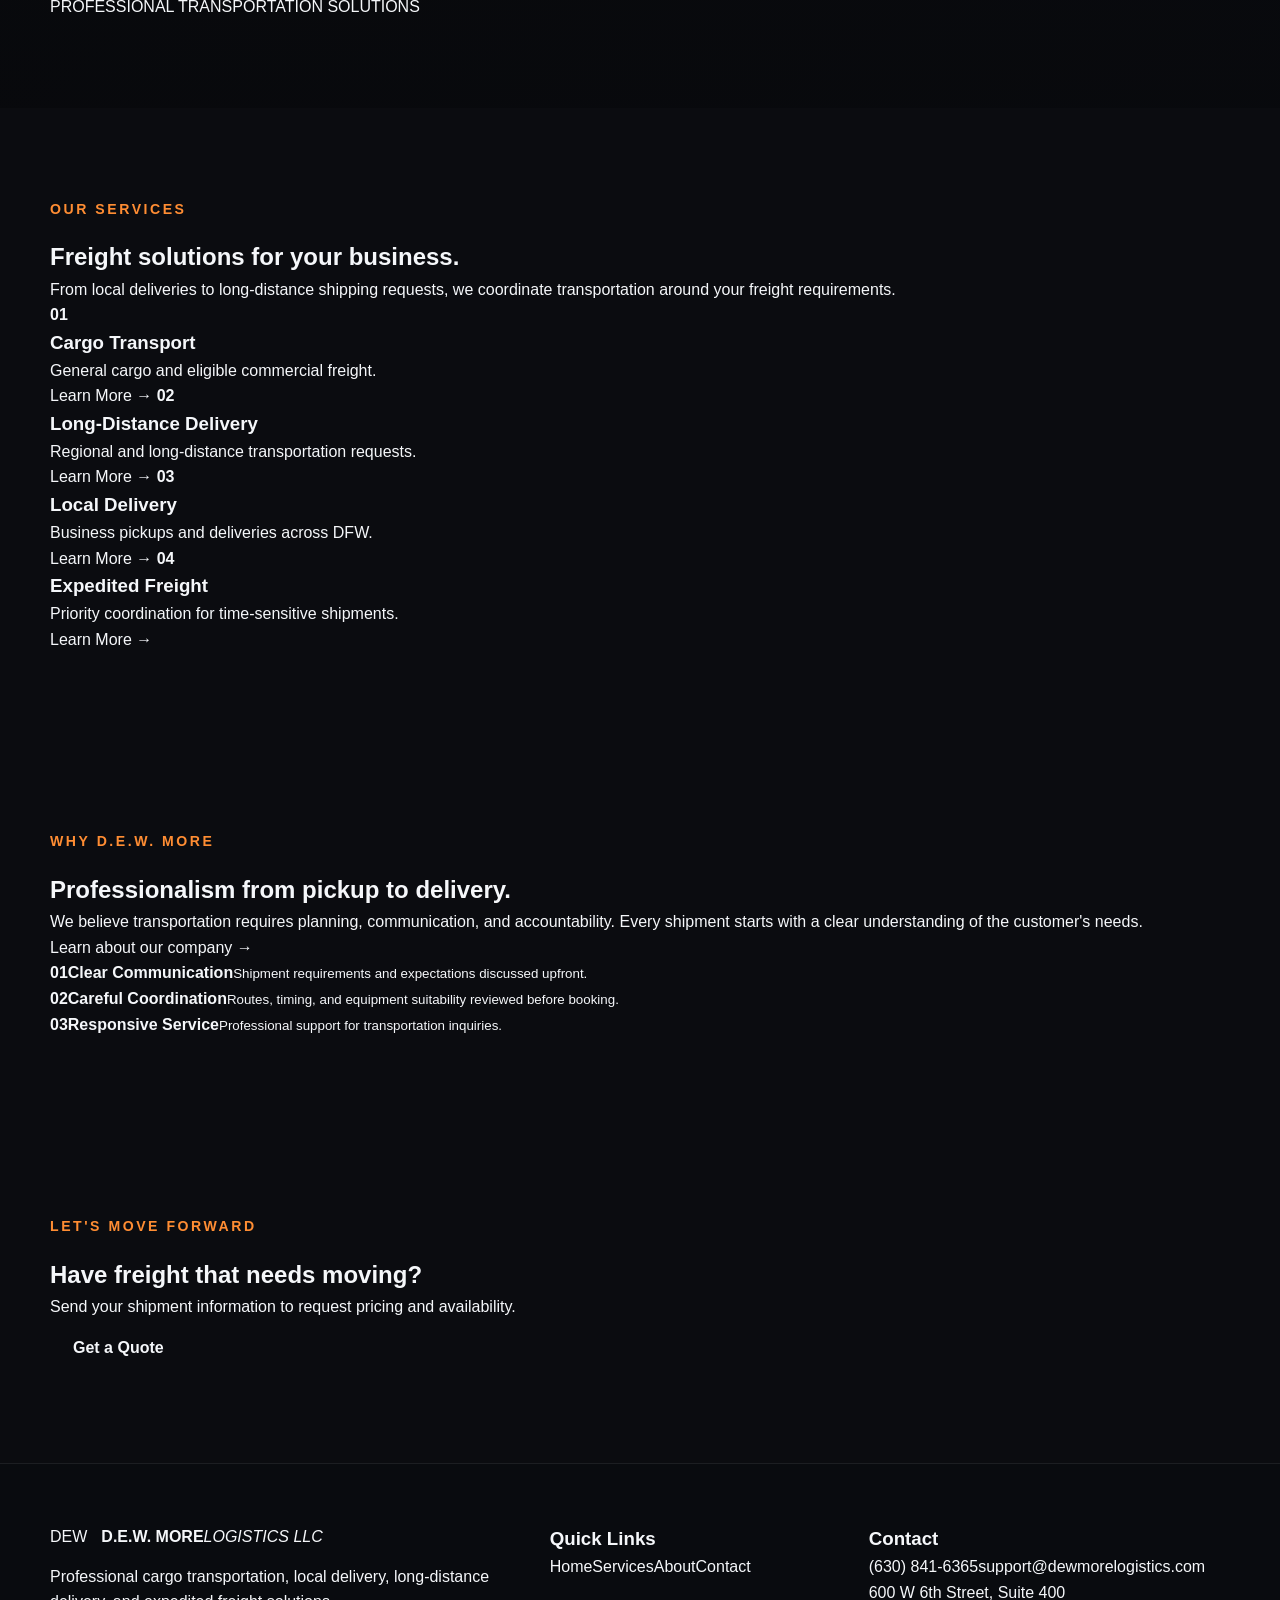
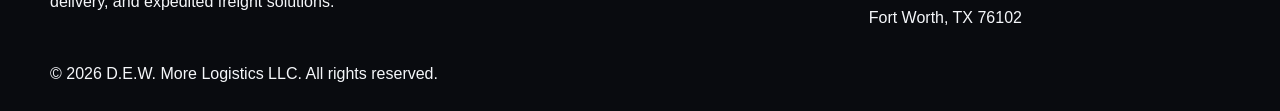
==== commit b2b23e99: "Refactor index.html structure and content Updated meta tags, header structure, and footer content fo" ====
--- a/index.html
+++ b/index.html
@@ -1,271 +1,136 @@
+
 <!DOCTYPE html>
 <html lang="en">
 <head>
-  <meta charset="UTF-8" />
-  <meta name="viewport" content="width=device-width, initial-scale=1.0" />
-  <title>D.E.W. More Logistics LLC | Fort Worth Logistics & Delivery</title>
-  <meta
-    name="description"
-    content="D.E.W. More Logistics LLC provides professional cargo transport, local delivery, long-distance delivery, and expedited freight services based in Fort Worth, Texas."
-  />
-  <link rel="preconnect" href="https://fonts.googleapis.com" />
-  <link rel="preconnect" href="https://fonts.gstatic.com" crossorigin />
-  <link
-    href="https://fonts.googleapis.com/css2?family=Inter:wght@400;500;600;700;800;900&display=swap"
-    rel="stylesheet"
-  />
-  <link rel="stylesheet" href="style.css" />
+<meta charset="UTF-8">
+<meta name="viewport" content="width=device-width, initial-scale=1">
+<title>D.E.W. More Logistics LLC | Freight & Delivery</title>
+<meta name="description" content="D.E.W. More Logistics LLC provides cargo transportation, local delivery, long-distance transportation and expedited freight services. Based in Fort Worth, Texas.">
+<link rel="stylesheet" href="style.css">
 </head>
 <body>
-  <header class="site-header">
-    <div class="container nav-wrap">
-      <a href="index.html" class="brand" aria-label="D.E.W. More Logistics home">
-        <span class="brand-mark">
-          <svg viewBox="0 0 64 64" aria-hidden="true">
-            <rect x="6" y="23" width="30" height="18" rx="3"></rect>
-            <path d="M36 27h10l8 8v6H36z"></path>
-            <circle cx="20" cy="45" r="5"></circle>
-            <circle cx="45" cy="45" r="5"></circle>
-            <path d="M44 27v8h9"></path>
-          </svg>
-        </span>
-        <span class="brand-text">
-          <span class="brand-top">D.E.W. MORE</span>
-          <span class="brand-bottom">LOGISTICS LLC</span>
-        </span>
-      </a>
 
-      <nav class="site-nav">
-        <a href="index.html" class="active">Home</a>
-        <a href="services.html">Services</a>
-        <a href="about.html">About</a>
-        <a href="contact.html">Contact</a>
-      </nav>
+<header class="site-header">
+  <div class="container header-inner">
+    <a class="brand" href="index.html" aria-label="D.E.W. More Logistics home">
+      <svg class="van-logo" viewBox="0 0 150 80" aria-hidden="true">
+        <path d="M6 24H48M1 35H38M11 46H44" fill="none" stroke="#ff7500" stroke-width="5" stroke-linecap="round"/>
+        <path d="M44 19Q47 12 60 12H106Q117 12 123 25L137 44V59H42V28Z" fill="#dfe4e9" stroke="#ff7500" stroke-width="2"/>
+        <path d="M52 23H103V46H52Z" fill="#171d27"/>
+        <path d="M108 23L128 45H108Z" fill="#171d27"/>
+        <path d="M46 49H136V59H46Z" fill="#ff7500"/>
+        <circle cx="66" cy="59" r="11" fill="#11151d" stroke="#c4cad2" stroke-width="4"/>
+        <circle cx="116" cy="59" r="11" fill="#11151d" stroke="#c4cad2" stroke-width="4"/>
+        <circle cx="66" cy="59" r="3" fill="#ff7500"/>
+        <circle cx="116" cy="59" r="3" fill="#ff7500"/>
+      </svg>
+      <span class="brand-name">
+        <strong>D.E.W. MORE</strong>
+        <span>LOGISTICS LLC</span>
+        <small>CARGO • LOCAL • EXPEDITED</small>
+      </span>
+    </a>
+    <nav class="main-nav" aria-label="Main navigation">
+      <a class="active" href="index.html">Home</a>
+      <a href="services.html">Services</a>
+      <a href="about.html">About</a>
+      <a href="contact.html">Contact</a>
+    </nav>
+    <a class="btn btn-orange header-cta" href="contact.html#quote">Request a Quote</a>
+  </div>
+</header>
 
-      <a href="contact.html" class="btn btn-primary nav-cta">Request a Quote</a>
-    </div>
-  </header>
-
-  <main>
-    <section class="hero">
-      <div class="hero-overlay"></div>
-      <div class="container hero-content">
-        <p class="eyebrow">FORT WORTH, TEXAS • PROFESSIONAL TRANSPORTATION SOLUTIONS</p>
-        <h1>Reliable Freight & Delivery Solutions You Can Count On</h1>
-        <p class="hero-text">
-          D.E.W. More Logistics LLC provides dependable cargo transport, local delivery,
-          long-distance delivery, and expedited freight services with a strong focus on
-          professionalism, communication, and timely service.
-        </p>
-
-        <div class="hero-actions">
-          <a href="contact.html" class="btn btn-primary">Get a Quote</a>
-          <a href="services.html" class="btn btn-secondary">View Services</a>
-        </div>
-
-        <div class="hero-info-grid">
-          <div class="hero-info-card">
-            <span class="hero-info-label">Base Location</span>
-            <strong>600 W 6th Street, Suite 400, Fort Worth, TX 76102</strong>
-          </div>
-          <div class="hero-info-card">
-            <span class="hero-info-label">Service Focus</span>
-            <strong>Local, Long-Distance & Expedited Freight</strong>
-          </div>
-        </div>
-      </div>
-    </section>
-
-    <section class="service-overview">
-      <div class="container">
-        <div class="section-heading">
-          <p class="section-kicker">OUR SERVICES</p>
-          <h2>Professional Transportation Services</h2>
-          <p>
-            We provide dependable transportation solutions designed for businesses and customers
-            who need secure, responsive, and efficient delivery support.
-          </p>
-        </div>
-
-        <div class="service-grid">
-          <article class="service-card">
-            <div class="service-icon" aria-hidden="true">
-              <svg viewBox="0 0 64 64">
-                <rect x="10" y="14" width="18" height="18" rx="2"></rect>
-                <rect x="30" y="14" width="24" height="18" rx="2"></rect>
-                <rect x="14" y="34" width="18" height="18" rx="2"></rect>
-                <rect x="34" y="34" width="18" height="18" rx="2"></rect>
-              </svg>
-            </div>
-            <h3>Cargo Transport</h3>
-            <p>
-              Secure transportation solutions for general cargo and business-related freight,
-              handled with care and attention to scheduling.
-            </p>
-          </article>
-
-          <article class="service-card">
-            <div class="service-icon" aria-hidden="true">
-              <svg viewBox="0 0 64 64">
-                <path d="M8 46c10-16 19-24 28-24 8 0 14 4 20 12"></path>
-                <path d="M12 50h40"></path>
-                <circle cx="18" cy="46" r="3"></circle>
-                <circle cx="46" cy="34" r="3"></circle>
-              </svg>
-            </div>
-            <h3>Long-Distance Delivery</h3>
-            <p>
-              Dependable regional and long-haul transportation support for deliveries that need
-              reliable service across greater distances.
-            </p>
-          </article>
-
-          <article class="service-card">
-            <div class="service-icon" aria-hidden="true">
-              <svg viewBox="0 0 64 64">
-                <rect x="10" y="14" width="10" height="40"></rect>
-                <rect x="24" y="24" width="12" height="30"></rect>
-                <rect x="40" y="18" width="14" height="36"></rect>
-                <path d="M8 54h48"></path>
-              </svg>
-            </div>
-            <h3>Local Delivery</h3>
-            <p>
-              Efficient local delivery solutions throughout the Dallas–Fort Worth area with
-              responsive communication and dependable turnaround times.
-            </p>
-          </article>
-
-          <article class="service-card">
-            <div class="service-icon" aria-hidden="true">
-              <svg viewBox="0 0 64 64">
-                <rect x="8" y="24" width="28" height="16" rx="3"></rect>
-                <path d="M36 27h10l8 8v5H36z"></path>
-                <circle cx="20" cy="43" r="4"></circle>
-                <circle cx="45" cy="43" r="4"></circle>
-                <path d="M6 18h10"></path>
-                <path d="M2 26h12"></path>
-                <path d="M4 34h8"></path>
-              </svg>
-            </div>
-            <h3>Expedited Freight</h3>
-            <p>
-              Priority transportation for time-sensitive shipments when speed, coordination,
-              and dependable service matter most.
-            </p>
-          </article>
-        </div>
-      </div>
-    </section>
-
-    <section class="why-us">
-      <div class="container why-us-grid">
-        <div class="why-us-copy">
-          <p class="section-kicker">WHY CHOOSE US</p>
-          <h2>Focused on Professionalism, Reliability, and Service</h2>
-          <p>
-            At D.E.W. More Logistics LLC, we understand that transportation is about more than
-            moving freight. It’s about trust, communication, and delivering on expectations.
-          </p>
-        </div>
-
-        <div class="why-us-points">
-          <div class="point-card">
-            <h3>Reliable Scheduling</h3>
-            <p>Consistent support built around dependable pickup and delivery coordination.</p>
-          </div>
-          <div class="point-card">
-            <h3>Professional Communication</h3>
-            <p>Clear updates and responsive customer service throughout the delivery process.</p>
-          </div>
-          <div class="point-card">
-            <h3>Fort Worth Based</h3>
-            <p>Strategically based in Fort Worth to support the Dallas–Fort Worth market and beyond.</p>
-          </div>
-          <div class="point-card">
-            <h3>Expedited Support</h3>
-            <p>Fast-response service options for urgent and time-sensitive transportation needs.</p>
-          </div>
-        </div>
-      </div>
-    </section>
-
-    <section class="location-section">
-      <div class="container location-card">
-        <div>
-          <p class="section-kicker">BASE LOCATION</p>
-          <h2>D.E.W. More Logistics LLC</h2>
-          <p class="location-address">
-            600 W 6th Street, Suite 400<br />
-            Fort Worth, TX 76102
-          </p>
-          <p class="location-text">
-            Proudly based in Fort Worth, Texas and serving local and long-distance transportation needs.
-          </p>
-        </div>
-        <div class="location-actions">
-          <a href="contact.html" class="btn btn-primary">Contact Us</a>
-          <a href="services.html" class="btn btn-secondary">See All Services</a>
-        </div>
-      </div>
-    </section>
-
-    <section class="cta-section">
-      <div class="container cta-card">
-        <p class="section-kicker">READY TO MOVE FREIGHT?</p>
-        <h2>Let’s Get Your Delivery Moving</h2>
-        <p>
-          Contact D.E.W. More Logistics LLC today to discuss your transportation needs and request a quote.
-        </p>
-        <a href="contact.html" class="btn btn-primary">Request a Quote</a>
-      </div>
-    </section>
-  </main>
-
-  <footer class="site-footer">
-    <div class="container footer-grid">
-      <div>
-        <div class="footer-brand">
-          <span class="brand-mark small">
-            <svg viewBox="0 0 64 64" aria-hidden="true">
-              <rect x="6" y="23" width="30" height="18" rx="3"></rect>
-              <path d="M36 27h10l8 8v6H36z"></path>
-              <circle cx="20" cy="45" r="5"></circle>
-              <circle cx="45" cy="45" r="5"></circle>
-              <path d="M44 27v8h9"></path>
-            </svg>
-          </span>
-          <div>
-            <strong>D.E.W. More Logistics LLC</strong>
-          </div>
-        </div>
-        <p class="footer-text">
-          Reliable cargo transport, local delivery, long-distance delivery, and expedited freight services.
-        </p>
-      </div>
-
-      <div>
-        <h4>Quick Links</h4>
-        <ul class="footer-links">
-          <li><a href="index.html">Home</a></li>
-          <li><a href="services.html">Services</a></li>
-          <li><a href="about.html">About</a></li>
-          <li><a href="contact.html">Contact</a></li>
-        </ul>
-      </div>
-
-      <div>
-        <h4>Base Location</h4>
-        <p class="footer-text">
-          600 W 6th Street, Suite 400<br />
-          Fort Worth, TX 76102
-        </p>
+<main>
+<section class="hero home-hero">
+  <div class="container hero-grid">
+    <div>
+      <p class="eyebrow">FORT WORTH BASED • FREIGHT TRANSPORTATION</p>
+      <h1>WE MOVE<br><span>WHAT MATTERS.</span></h1>
+      <p class="lead">Professional cargo transportation and delivery solutions built around dependable coordination, clear communication, and careful freight handling.</p>
+      <div class="button-row">
+        <a href="contact.html#quote" class="btn btn-orange">Request Freight Pricing</a>
+        <a href="services.html" class="btn btn-outline">Explore Services</a>
       </div>
     </div>
+    <div class="hero-graphic" aria-label="Stylized commercial cargo van illustration">
+      <svg viewBox="0 0 650 360" role="img" aria-label="Commercial cargo van">
+        <path d="M18 255H632M65 283H575" stroke="#38414d" stroke-width="3"/>
+        <path d="M36 195H142M3 216H112M47 237H148" stroke="#ff7500" stroke-width="8" stroke-linecap="round"/>
+        <ellipse cx="362" cy="288" rx="237" ry="22" fill="#000" opacity=".35"/>
+        <path d="M136 135Q139 111 172 111H423Q459 111 484 145L550 217Q563 231 563 251V270H125V152Z" fill="#d7dce2" stroke="#87909b" stroke-width="5"/>
+        <path d="M454 143L499 215H543L490 154Q477 140 454 143Z" fill="#161f2d"/>
+        <path d="M425 128V255" stroke="#8a929a" stroke-width="4"/>
+        <path d="M163 146H401V229H163Z" fill="#121923"/>
+        <path d="M177 166H385" stroke="#ff7500" stroke-width="3"/>
+        <text x="282" y="194" fill="#fff" font-family="Arial,sans-serif" font-weight="900" text-anchor="middle" font-size="25">D.E.W. MORE</text>
+        <text x="282" y="216" fill="#ff7900" font-family="Arial,sans-serif" font-weight="800" text-anchor="middle" font-size="15" letter-spacing="3">LOGISTICS LLC</text>
+        <path d="M126 250H562V275H126Z" fill="#ff7500"/>
+        <circle cx="222" cy="273" r="42" fill="#090d13" stroke="#9ca5af" stroke-width="11"/>
+        <circle cx="471" cy="273" r="42" fill="#090d13" stroke="#9ca5af" stroke-width="11"/>
+        <circle cx="222" cy="273" r="12" fill="#ff7500"/>
+        <circle cx="471" cy="273" r="12" fill="#ff7500"/>
+        <path d="M536 222H556" stroke="#ffdfb0" stroke-width="7"/>
+      </svg>
+      <p>PROFESSIONAL TRANSPORTATION SOLUTIONS</p>
+    </div>
+  </div>
+</section>
 
-    <div class="container footer-bottom">
-      <p>&copy; 2026 D.E.W. More Logistics LLC. All rights reserved.</p>
+<section class="section">
+  <div class="container">
+    <p class="eyebrow">OUR SERVICES</p>
+    <h2>Freight solutions for your business.</h2>
+    <p class="section-intro">From local deliveries to long-distance shipping requests, we coordinate transportation around your freight requirements.</p>
+    <div class="simple-grid">
+      <a class="feature-card" href="services.html#cargo"><b>01</b><h3>Cargo Transport</h3><p>General cargo and eligible commercial freight.</p><span>Learn More &rarr;</span></a>
+      <a class="feature-card" href="services.html#distance"><b>02</b><h3>Long-Distance Delivery</h3><p>Regional and long-distance transportation requests.</p><span>Learn More &rarr;</span></a>
+      <a class="feature-card" href="services.html#local"><b>03</b><h3>Local Delivery</h3><p>Business pickups and deliveries across DFW.</p><span>Learn More &rarr;</span></a>
+      <a class="feature-card" href="services.html#expedited"><b>04</b><h3>Expedited Freight</h3><p>Priority coordination for time-sensitive shipments.</p><span>Learn More &rarr;</span></a>
     </div>
-  </footer>
+  </div>
+</section>
+
+<section class="section section-alt">
+  <div class="container two-column">
+    <div>
+      <p class="eyebrow">WHY D.E.W. MORE</p>
+      <h2>Professionalism from pickup to delivery.</h2>
+      <p class="body-copy">We believe transportation requires planning, communication, and accountability. Every shipment starts with a clear understanding of the customer's needs.</p>
+      <a class="text-link" href="about.html">Learn about our company &rarr;</a>
+    </div>
+    <div class="check-list">
+      <div><b>01</b><span><strong>Clear Communication</strong><small>Shipment requirements and expectations discussed upfront.</small></span></div>
+      <div><b>02</b><span><strong>Careful Coordination</strong><small>Routes, timing, and equipment suitability reviewed before booking.</small></span></div>
+      <div><b>03</b><span><strong>Responsive Service</strong><small>Professional support for transportation inquiries.</small></span></div>
+    </div>
+  </div>
+</section>
+
+<section class="section">
+  <div class="container cta-panel">
+    <div>
+      <p class="eyebrow">LET'S MOVE FORWARD</p>
+      <h2>Have freight that needs moving?</h2>
+      <p>Send your shipment information to request pricing and availability.</p>
+    </div>
+    <a class="btn btn-orange" href="contact.html#quote">Get a Quote</a>
+  </div>
+</section>
+</main>
+
+<footer class="site-footer">
+  <div class="container footer-grid">
+    <div class="footer-identity">
+      <a class="footer-brand" href="index.html">
+        <span class="dew-monogram">D<span>E</span>W</span>
+        <span class="footer-brand-words"><strong>D.E.W. MORE</strong><em>LOGISTICS LLC</em></span>
+      </a>
+      <p>Professional cargo transportation, local delivery, long-distance delivery, and expedited freight solutions.</p>
+    </div>
+    <div><h3>Quick Links</h3><a href="index.html">Home</a><a href="services.html">Services</a><a href="about.html">About</a><a href="contact.html">Contact</a></div>
+    <div><h3>Contact</h3><a href="tel:+16308416365">(630) 841-6365</a><a href="mailto:support@dewmorelogistics.com">support@dewmorelogistics.com</a><p>600 W 6th Street, Suite 400<br>Fort Worth, TX 76102</p></div>
+  </div>
+  <div class="container copyright">© 2026 D.E.W. More Logistics LLC. All rights reserved.</div>
+</footer>
 </body>
 </html>
--- a/style.css
+++ b/style.css
@@ -1,2 +1,540 @@
-@import url('https://fonts.googleapis.com/css2?family=Barlow+Condensed:wght@500;600;700;800;900&family=Inter:wght@400;500;600;700;800&display=swap');
-:root{--bg:#101114;--panel:#1a1b1f;--line:#34363b;--muted:#b4b6bc;--orange:#ff831c;--cream:#f7f4ec}*{box-sizing:border-box}html{scroll-behavior:smooth}body{margin:0;background:var(--bg);color:var(--cream);font:15px/1.7 Inter,Arial,sans-serif}a{color:inherit;text-decoration:none}img{max-width:100%}.container{width:min(1180px,90%);margin:auto}.top{position:sticky;top:0;z-index:50;background:#191a1deF;border-bottom:1px solid #37383b;backdrop-filter:blur(14px)}.nav{min-height:82px;display:flex;align-items:center;justify-content:space-between;gap:20px}.logo{font:900 27px/.86 'Barlow Condensed',sans-serif;letter-spacing:.4px;display:flex;align-items:center;gap:12px}.logo-mark{color:var(--orange);font-size:39px}.logo small{font-size:15px;letter-spacing:2px}.navlinks{display:flex;align-items:center;gap:30px;font-size:12px;font-weight:800;letter-spacing:1.2px}.navlinks a:hover,.navlinks a.active{color:var(--orange)}.btn{display:inline-flex;align-items:center;justify-content:center;gap:12px;background:var(--orange);color:#161616;padding:14px 24px;text-transform:uppercase;letter-spacing:1px;font-weight:900;font-size:12px;border:0;cursor:pointer;transition:.2s}.btn:hover{background:#ff9d48;transform:translateY(-2px)}.btn.alt{background:transparent;color:#fff;border:1px solid #888}.eyebrow{color:var(--orange);font-size:11px;font-weight:900;letter-spacing:2.5px;text-transform:uppercase}.hero{position:relative;min-height:610px;display:flex;align-items:center;isolation:isolate;background:#151719;overflow:hidden}.hero:before{content:'';position:absolute;inset:0;z-index:-2;background:linear-gradient(90deg,#111 5%,#111e 50%,#1118 100%),url('https://images.unsplash.com/photo-1586528116311-ad8dd3c8310d?auto=format&fit=crop&w=1800&q=85') center/cover}.hero:after{content:'';position:absolute;z-index:-1;bottom:0;left:0;right:0;height:5px;background:var(--orange)}.hero h1{max-width:740px}h1,h2,h3{font-family:'Barlow Condensed',Impact,sans-serif;line-height:.98;text-transform:uppercase;margin:14px 0 20px;letter-spacing:.2px}h1{font-size:clamp(58px,9vw,118px)}h2{font-size:clamp(44px,6vw,73px)}h3{font-size:31px}.hero p{max-width:580px;font-size:17px;color:#e0e0e2}.actions{display:flex;flex-wrap:wrap;gap:15px;margin-top:34px}.section{padding:100px 0}.section.dark{background:#16171a}.sectionhead{max-width:690px;margin-bottom:40px}.sectionhead p{color:var(--muted)}.stats{display:grid;grid-template-columns:repeat(4,1fr);gap:18px;padding:35px 0;border-bottom:1px solid var(--line)}.stat{border-right:1px solid #414247}.stat strong{font:800 42px 'Barlow Condensed';color:var(--orange);display:block;line-height:1}.stat span{font-size:11px;text-transform:uppercase;font-weight:800;letter-spacing:1px;color:#d7d7d7}.cards{display:grid;grid-template-columns:repeat(2,1fr);gap:22px}.card{min-height:265px;background:linear-gradient(145deg,#282a2f,#17181b);border:1px solid var(--line);padding:35px;position:relative;overflow:hidden}.card:before{content:'';height:3px;width:37px;background:var(--orange);display:block;margin-bottom:58px}.card p{color:var(--muted);max-width:490px}.card a{color:var(--orange);font-size:12px;font-weight:900;letter-spacing:1px}.split{display:grid;grid-template-columns:1fr 1fr;gap:65px;align-items:center}.list{list-style:none;padding:0}.list li{padding:9px 0;border-bottom:1px solid #37383b}.list li:before{content:'✓';display:inline-grid;place-items:center;color:var(--orange);border:1px solid var(--orange);border-radius:50%;width:21px;height:21px;margin-right:13px;font-size:12px}.feature{padding:28px;border:1px solid var(--line);background:#202125}.featuregrid{display:grid;grid-template-columns:repeat(2,1fr);gap:15px}.feature strong{font:800 34px 'Barlow Condensed';color:var(--orange)}.feature span{display:block;font-size:12px;font-weight:700;text-transform:uppercase}.banner{background:linear-gradient(115deg,#322318,#161616);border-top:1px solid #814716;border-bottom:1px solid #814716;padding:60px 0}.banner .container{display:flex;justify-content:space-between;align-items:center;gap:30px}.banner h2{font-size:56px;margin:0}.subhero{padding:85px 0 70px;background:radial-gradient(circle at 90% 25%,#53301b 0,#1d1e21 38%,#111216 85%);border-bottom:1px solid #333}.subhero h1{font-size:clamp(60px,9vw,96px);margin-bottom:10px}.subhero p{max-width:690px;color:#bbb}.service{display:grid;grid-template-columns:1fr 1.3fr;gap:85px;align-items:center;padding:75px 0;border-bottom:1px solid var(--line)}.service:nth-child(even){grid-template-columns:1.3fr 1fr}.service:nth-child(even) .servicevisual{order:2}.servicevisual{min-height:350px;display:grid;place-items:center;background:linear-gradient(135deg,#36302d,#18191c);border:1px solid #36383d;position:relative}.servicevisual .glyph{font-size:105px;filter:grayscale(.5)}.servicevisual .number{position:absolute;top:20px;left:25px;font:900 60px 'Barlow Condensed';color:#ff831c55}.service p{color:#b5b6ba}.quotegrid{display:grid;grid-template-columns:.78fr 1.4fr;gap:65px}.contactitem{margin-bottom:28px}.contactitem b{display:block;color:var(--orange);letter-spacing:1px;text-transform:uppercase;font-size:11px}.contactitem a{font-weight:800}.formbox{background:#212226;border:1px solid #3c3e44;padding:30px}.formgrid{display:grid;grid-template-columns:1fr 1fr;gap:20px}label{display:block;font-size:11px;letter-spacing:1px;text-transform:uppercase;font-weight:800;margin-bottom:8px}input,select,textarea{width:100%;background:#131417;border:1px solid #44464c;border-radius:0;color:#fff;padding:14px;font:14px Inter,sans-serif}input:focus,select:focus,textarea:focus{outline:1px solid var(--orange)}textarea{min-height:140px;resize:vertical}.field.full{grid-column:1/-1}.notice{font-size:12px;color:#b7b7b7}.footer{background:#17181b;padding:70px 0 22px;border-top:1px solid #333}.footergrid{display:grid;grid-template-columns:2fr 1fr 1fr;gap:50px}.footer p,.footer a{color:#b7b7bc;font-size:13px}.footer a{display:block;margin:8px 0}.footerbottom{margin-top:60px;padding-top:20px;border-top:1px solid #333;font-size:12px;color:#999}.menu{display:none;background:transparent;border:1px solid #555;color:white;font-size:27px;padding:0 12px}.note{color:#aeb0b5;font-size:12px}.tag{display:inline-block;color:var(--orange);border:1px solid #855327;padding:7px 12px;font-size:11px;font-weight:800;text-transform:uppercase;letter-spacing:1px}.center{text-align:center}.center p{margin-left:auto;margin-right:auto}@media(max-width:800px){.menu{display:block}.navlinks{display:none;position:absolute;top:82px;left:0;right:0;background:#202125;padding:23px 6%;flex-direction:column;align-items:stretch}.navlinks.open{display:flex}.nav{min-height:80px}.hero{min-height:580px}.hero:before{background:linear-gradient(90deg,#111e,#111a),url('https://images.unsplash.com/photo-1586528116311-ad8dd3c8310d?auto=format&fit=crop&w=1000&q=75') center/cover}.section{padding:65px 0}.stats,.cards,.split,.quotegrid,.footergrid,.service,.service:nth-child(even){grid-template-columns:1fr}.stats{grid-template-columns:1fr 1fr}.stat{padding:10px 0}.service{gap:28px}.service:nth-child(even) .servicevisual{order:0}.servicevisual{min-height:210px}.banner .container{display:block}.formgrid{grid-template-columns:1fr}.formbox{padding:22px}.footergrid{gap:25px}.hero h1{font-size:70px}}
+:root {
+  --bg: #0b0c10;
+  --bg-soft: #11141b;
+  --panel: #151922;
+  --panel-2: #1b212c;
+  --border: rgba(255, 255, 255, 0.08);
+  --text: #f5f7fa;
+  --muted: #b8c0cc;
+  --accent: #ff6a00;
+  --accent-2: #ff8d33;
+  --white: #ffffff;
+  --shadow: 0 18px 40px rgba(0, 0, 0, 0.35);
+  --radius: 18px;
+  --radius-sm: 12px;
+  --container: 1180px;
+}
+
+* {
+  margin: 0;
+  padding: 0;
+  box-sizing: border-box;
+}
+
+html {
+  scroll-behavior: smooth;
+}
+
+body {
+  font-family: "Inter", sans-serif;
+  background: var(--bg);
+  color: var(--text);
+  line-height: 1.6;
+}
+
+img {
+  max-width: 100%;
+  display: block;
+}
+
+a {
+  color: inherit;
+  text-decoration: none;
+}
+
+.container {
+  width: min(100% - 32px, var(--container));
+  margin: 0 auto;
+}
+
+/* Header */
+.site-header {
+  position: sticky;
+  top: 0;
+  z-index: 1000;
+  background: rgba(11, 12, 16, 0.92);
+  backdrop-filter: blur(12px);
+  border-bottom: 1px solid var(--border);
+}
+
+.nav-wrap {
+  display: flex;
+  align-items: center;
+  justify-content: space-between;
+  gap: 24px;
+  min-height: 88px;
+}
+
+.brand {
+  display: flex;
+  align-items: center;
+  gap: 14px;
+  min-width: 0;
+}
+
+.brand-mark {
+  width: 58px;
+  height: 58px;
+  border-radius: 14px;
+  background: linear-gradient(145deg, var(--accent), var(--accent-2));
+  display: grid;
+  place-items: center;
+  box-shadow: var(--shadow);
+  flex-shrink: 0;
+}
+
+.brand-mark.small {
+  width: 46px;
+  height: 46px;
+}
+
+.brand-mark svg {
+  width: 36px;
+  height: 36px;
+  fill: #fff;
+  stroke: #fff;
+  stroke-width: 2;
+  stroke-linecap: round;
+  stroke-linejoin: round;
+}
+
+.brand-text {
+  display: flex;
+  flex-direction: column;
+  line-height: 1;
+}
+
+.brand-top {
+  font-size: 1.15rem;
+  font-weight: 900;
+  letter-spacing: 0.08em;
+}
+
+.brand-bottom {
+  font-size: 0.8rem;
+  font-weight: 700;
+  letter-spacing: 0.2em;
+  color: var(--muted);
+  margin-top: 6px;
+}
+
+.site-nav {
+  display: flex;
+  align-items: center;
+  gap: 26px;
+}
+
+.site-nav a {
+  font-weight: 600;
+  color: var(--muted);
+  transition: 0.25s ease;
+}
+
+.site-nav a:hover,
+.site-nav a.active {
+  color: var(--white);
+}
+
+.nav-cta {
+  flex-shrink: 0;
+}
+
+/* Buttons */
+.btn {
+  display: inline-flex;
+  align-items: center;
+  justify-content: center;
+  padding: 14px 22px;
+  border-radius: 999px;
+  font-weight: 700;
+  transition: 0.25s ease;
+  border: 1px solid transparent;
+}
+
+.btn-primary {
+  background: linear-gradient(135deg, var(--accent), var(--accent-2));
+  color: #fff;
+  box-shadow: 0 10px 24px rgba(255, 106, 0, 0.28);
+}
+
+.btn-primary:hover {
+  transform: translateY(-2px);
+}
+
+.btn-secondary {
+  border: 1px solid var(--border);
+  background: transparent;
+  color: var(--white);
+}
+
+.btn-secondary:hover {
+  background: rgba(255, 255, 255, 0.05);
+}
+
+/* Hero */
+.hero {
+  position: relative;
+  min-height: 84vh;
+  display: flex;
+  align-items: center;
+  overflow: hidden;
+  background:
+    linear-gradient(180deg, rgba(7, 8, 11, 0.55), rgba(7, 8, 11, 0.88)),
+    radial-gradient(circle at top right, rgba(255, 106, 0, 0.2), transparent 30%),
+    linear-gradient(135deg, #0b0c10 0%, #11141b 100%);
+}
+
+.hero-overlay {
+  position: absolute;
+  inset: 0;
+  background:
+    linear-gradient(to right, rgba(0, 0, 0, 0.45), rgba(0, 0, 0, 0.15)),
+    url("https://images.unsplash.com/photo-1519003722824-194d4455a60c?auto=format&fit=crop&w=1600&q=80")
+      center/cover no-repeat;
+  opacity: 0.18;
+}
+
+.hero-content {
+  position: relative;
+  z-index: 1;
+  padding: 90px 0 70px;
+}
+
+.eyebrow,
+.section-kicker {
+  display: inline-block;
+  color: var(--accent-2);
+  font-size: 0.88rem;
+  letter-spacing: 0.18em;
+  font-weight: 800;
+  margin-bottom: 18px;
+}
+
+.hero h1 {
+  font-size: clamp(2.75rem, 7vw, 5.3rem);
+  line-height: 0.95;
+  font-weight: 900;
+  max-width: 900px;
+  margin-bottom: 20px;
+  text-transform: uppercase;
+}
+
+.hero-text {
+  max-width: 760px;
+  font-size: 1.08rem;
+  color: var(--muted);
+  margin-bottom: 28px;
+}
+
+.hero-actions {
+  display: flex;
+  flex-wrap: wrap;
+  gap: 14px;
+  margin-bottom: 34px;
+}
+
+.hero-info-grid {
+  display: grid;
+  grid-template-columns: repeat(2, minmax(260px, 1fr));
+  gap: 18px;
+  max-width: 900px;
+}
+
+.hero-info-card {
+  background: rgba(255, 255, 255, 0.05);
+  border: 1px solid var(--border);
+  backdrop-filter: blur(8px);
+  border-radius: var(--radius);
+  padding: 20px;
+}
+
+.hero-info-label {
+  display: block;
+  font-size: 0.82rem;
+  text-transform: uppercase;
+  letter-spacing: 0.14em;
+  color: var(--accent-2);
+  margin-bottom: 10px;
+  font-weight: 800;
+}
+
+/* Sections */
+section {
+  padding: 88px 0;
+}
+
+.section-heading {
+  max-width: 760px;
+  margin-bottom: 40px;
+}
+
+.section-heading h2,
+.why-us-copy h2,
+.location-card h2,
+.cta-card h2 {
+  font-size: clamp(2rem, 5vw, 3rem);
+  line-height: 1.05;
+  margin-bottom: 14px;
+}
+
+.section-heading p,
+.why-us-copy p,
+.location-text,
+.cta-card p,
+.footer-text {
+  color: var(--muted);
+}
+
+/* Services */
+.service-overview {
+  background: linear-gradient(180deg, #0d1016 0%, #11151d 100%);
+}
+
+.service-grid {
+  display: grid;
+  grid-template-columns: repeat(4, minmax(0, 1fr));
+  gap: 22px;
+}
+
+.service-card {
+  background: linear-gradient(180deg, var(--panel) 0%, var(--panel-2) 100%);
+  border: 1px solid var(--border);
+  border-radius: var(--radius);
+  padding: 26px;
+  box-shadow: var(--shadow);
+  transition: 0.25s ease;
+}
+
+.service-card:hover {
+  transform: translateY(-6px);
+  border-color: rgba(255, 106, 0, 0.35);
+}
+
+.service-icon {
+  width: 68px;
+  height: 68px;
+  border-radius: 16px;
+  background: rgba(255, 106, 0, 0.12);
+  border: 1px solid rgba(255, 106, 0, 0.2);
+  display: grid;
+  place-items: center;
+  margin-bottom: 18px;
+}
+
+.service-icon svg {
+  width: 40px;
+  height: 40px;
+  fill: none;
+  stroke: var(--accent-2);
+  stroke-width: 2.4;
+  stroke-linecap: round;
+  stroke-linejoin: round;
+}
+
+.service-card h3 {
+  font-size: 1.2rem;
+  margin-bottom: 10px;
+}
+
+.service-card p {
+  color: var(--muted);
+  font-size: 0.98rem;
+}
+
+/* Why Us */
+.why-us-grid {
+  display: grid;
+  grid-template-columns: 1fr 1.2fr;
+  gap: 30px;
+  align-items: start;
+}
+
+.why-us-points {
+  display: grid;
+  grid-template-columns: repeat(2, minmax(0, 1fr));
+  gap: 18px;
+}
+
+.point-card {
+  background: var(--panel);
+  border: 1px solid var(--border);
+  border-radius: var(--radius);
+  padding: 22px;
+}
+
+.point-card h3 {
+  margin-bottom: 8px;
+  font-size: 1.08rem;
+}
+
+.point-card p {
+  color: var(--muted);
+}
+
+/* Location */
+.location-card {
+  background: linear-gradient(135deg, var(--panel), var(--panel-2));
+  border: 1px solid var(--border);
+  border-radius: var(--radius);
+  box-shadow: var(--shadow);
+  padding: 34px;
+  display: flex;
+  align-items: center;
+  justify-content: space-between;
+  gap: 30px;
+}
+
+.location-address {
+  font-size: 1.15rem;
+  font-weight: 700;
+  margin-bottom: 12px;
+}
+
+.location-actions {
+  display: flex;
+  flex-wrap: wrap;
+  gap: 14px;
+  justify-content: flex-end;
+}
+
+/* CTA */
+.cta-card {
+  text-align: center;
+  background: linear-gradient(135deg, rgba(255, 106, 0, 0.12), rgba(255, 141, 51, 0.08));
+  border: 1px solid rgba(255, 106, 0, 0.18);
+  border-radius: var(--radius);
+  padding: 52px 28px;
+}
+
+.cta-card p {
+  max-width: 760px;
+  margin: 0 auto 20px;
+}
+
+/* Footer */
+.site-footer {
+  padding: 60px 0 24px;
+  border-top: 1px solid var(--border);
+  background: #090b0f;
+}
+
+.footer-grid {
+  display: grid;
+  grid-template-columns: 1.3fr 0.8fr 1fr;
+  gap: 30px;
+  margin-bottom: 30px;
+}
+
+.footer-brand {
+  display: flex;
+  align-items: center;
+  gap: 14px;
+  margin-bottom: 14px;
+}
+
+.site-footer h4 {
+  margin-bottom: 14px;
+  font-size: 1rem;
+}
+
+.footer-links {
+  list-style: none;
+  display: grid;
+  gap: 10px;
+}
+
+.footer-links a {
+  color: var(--muted);
+  transition: 0.25s ease;
+}
+
+.footer-links a:hover {
+  color: var(--white);
+}
+
+.footer-bottom {
+  padding-top: 22px;
+  border-top: 1px solid var(--border);
+}
+
+.footer-bottom p {
+  color: #8e97a4;
+  font-size: 0.94rem;
+}
+
+/* Responsive */
+@media (max-width: 1100px) {
+  .service-grid {
+    grid-template-columns: repeat(2, minmax(0, 1fr));
+  }
+
+  .why-us-grid {
+    grid-template-columns: 1fr;
+  }
+
+  .footer-grid {
+    grid-template-columns: 1fr 1fr;
+  }
+}
+
+@media (max-width: 900px) {
+  .nav-wrap {
+    flex-wrap: wrap;
+    justify-content: center;
+    padding: 14px 0;
+  }
+
+  .site-nav {
+    order: 3;
+    width: 100%;
+    justify-content: center;
+    flex-wrap: wrap;
+  }
+
+  .hero-info-grid {
+    grid-template-columns: 1fr;
+  }
+
+  .location-card {
+    flex-direction: column;
+    align-items: flex-start;
+  }
+
+  .location-actions {
+    justify-content: flex-start;
+  }
+}
+
+@media (max-width: 680px) {
+  section {
+    padding: 70px 0;
+  }
+
+  .service-grid,
+  .why-us-points,
+  .footer-grid {
+    grid-template-columns: 1fr;
+  }
+
+  .hero h1 {
+    line-height: 1;
+  }
+
+  .brand-top {
+    font-size: 1rem;
+  }
+
+  .brand-bottom {
+    font-size: 0.72rem;
+    letter-spacing: 0.14em;
+  }
+
+  .btn {
+    width: 100%;
+  }
+
+  .hero-actions,
+  .location-actions {
+    width: 100%;
+  }
+}
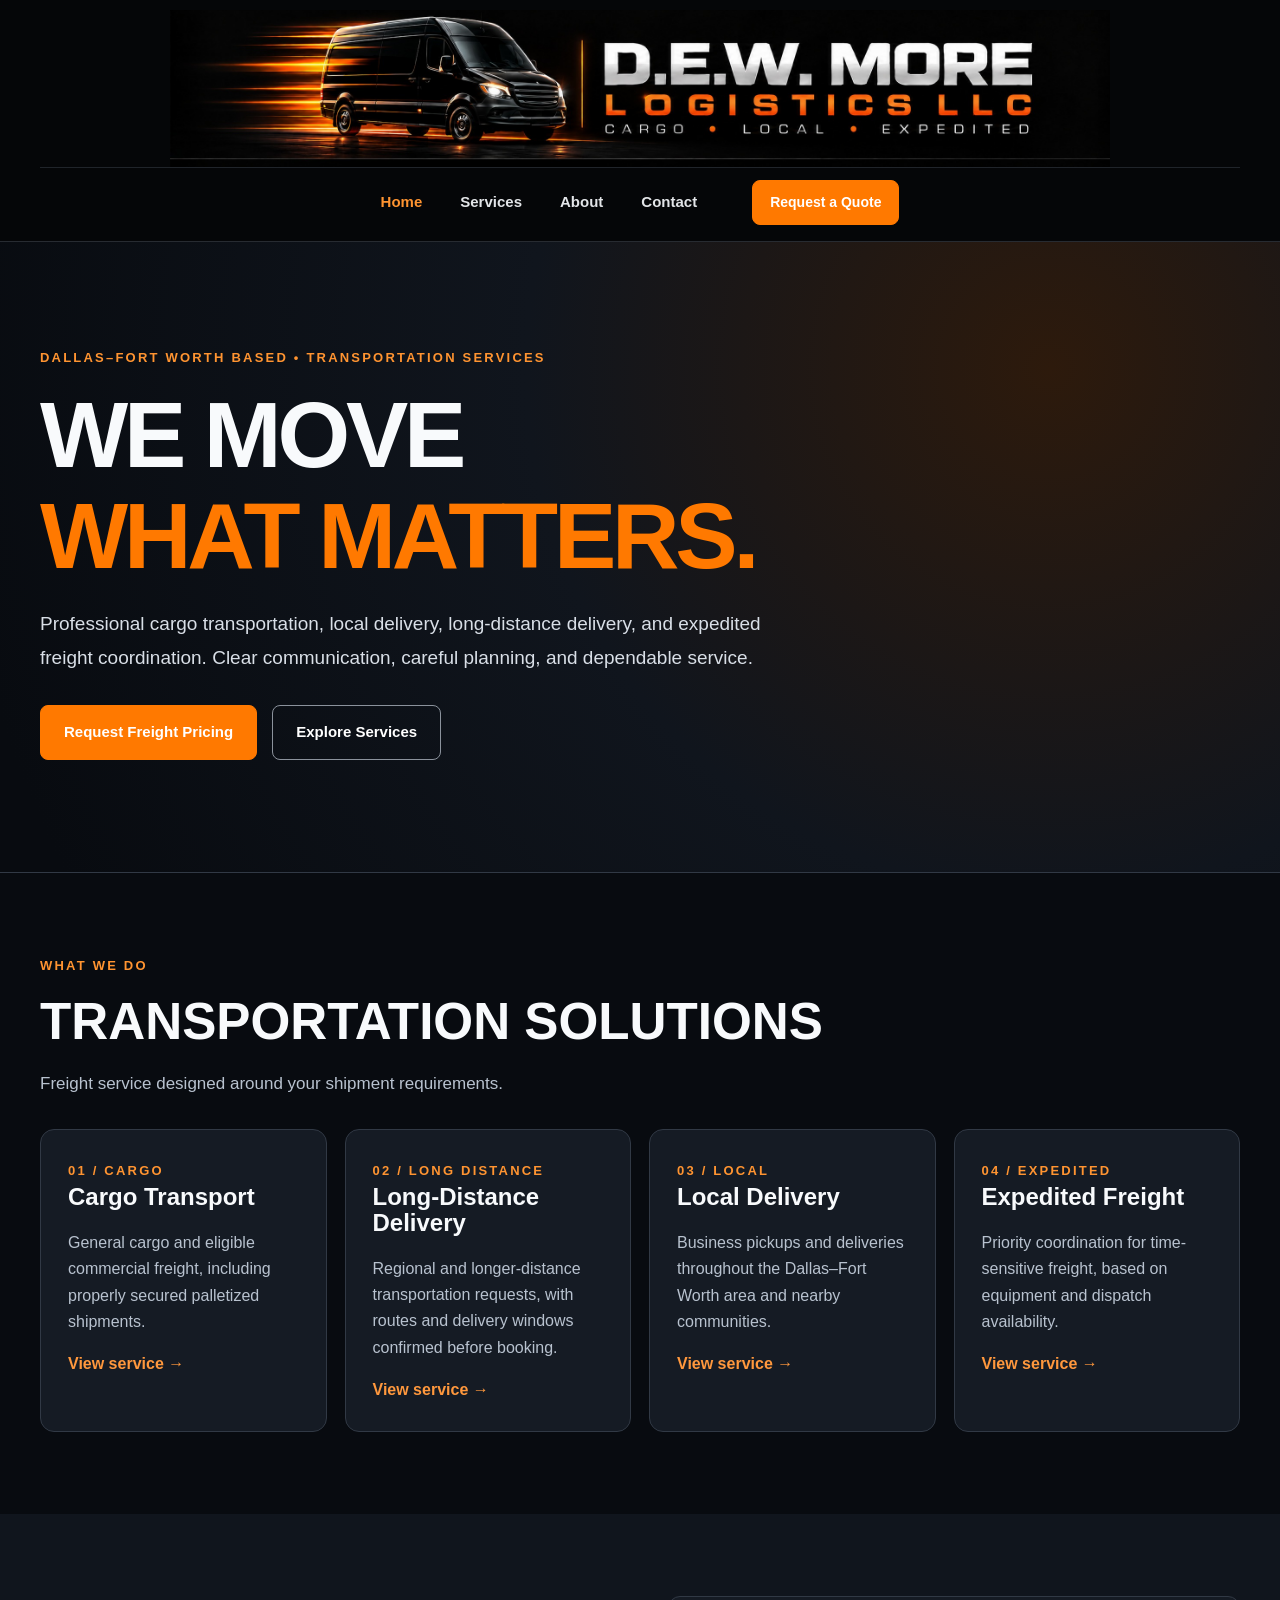
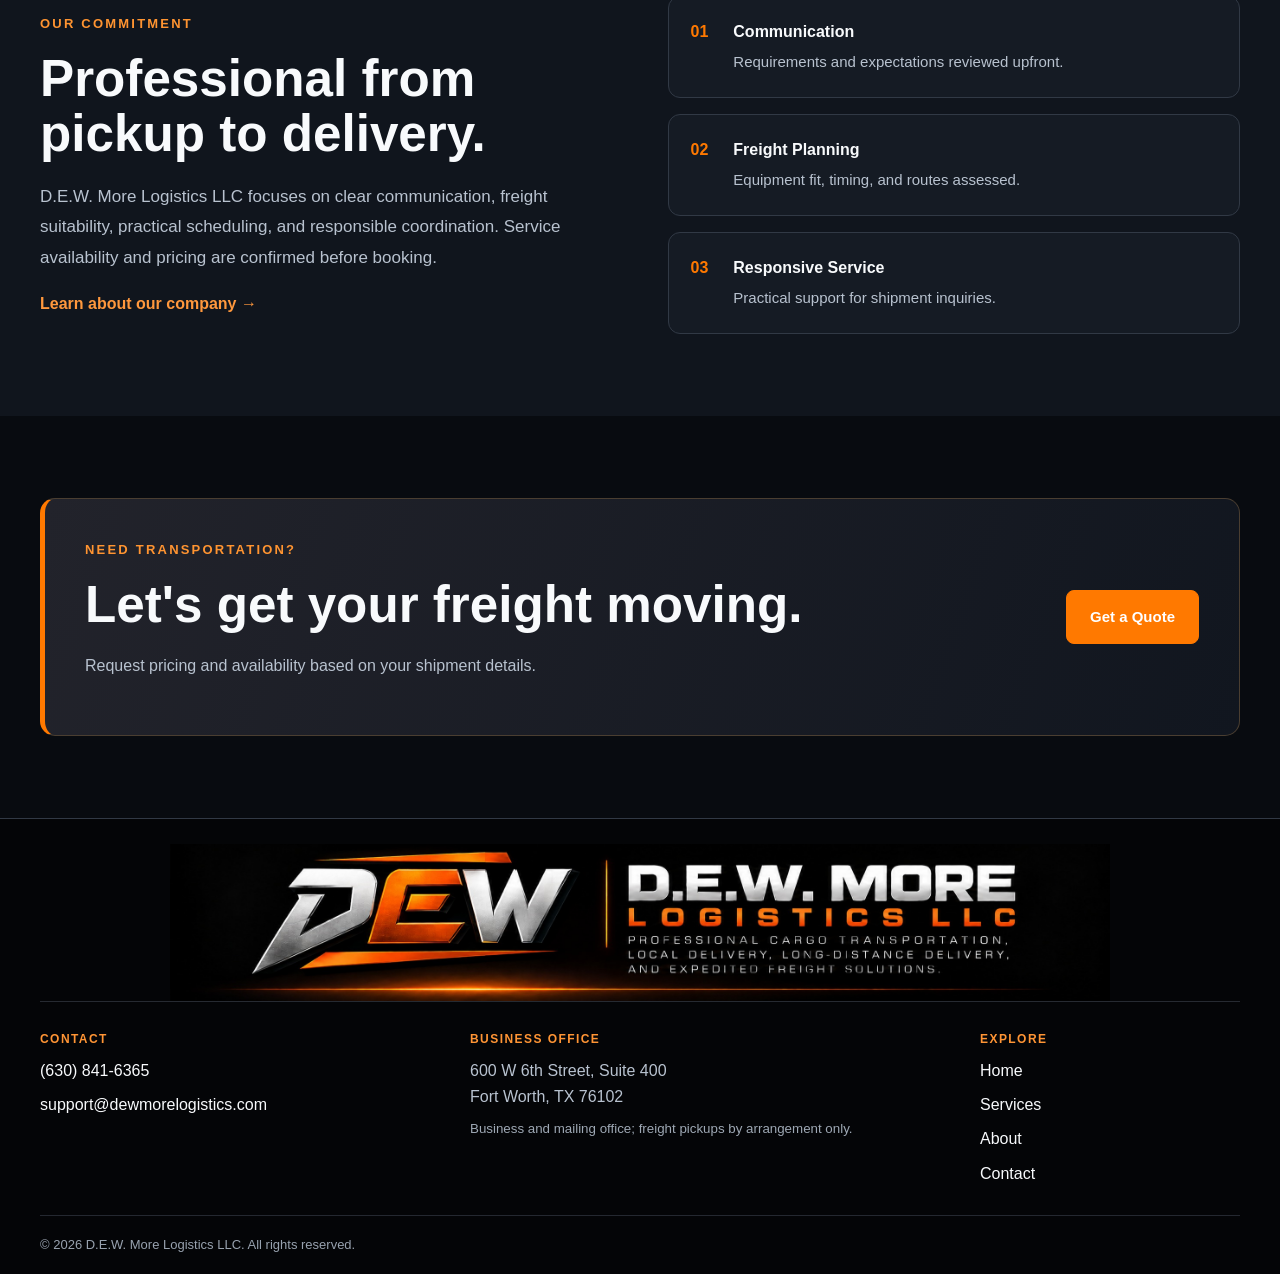
==== commit 4c4d03ac: "Add files via upload" ====
--- a/index.html
+++ b/index.html
@@ -1,136 +1 @@
-
-<!DOCTYPE html>
-<html lang="en">
-<head>
-<meta charset="UTF-8">
-<meta name="viewport" content="width=device-width, initial-scale=1">
-<title>D.E.W. More Logistics LLC | Freight & Delivery</title>
-<meta name="description" content="D.E.W. More Logistics LLC provides cargo transportation, local delivery, long-distance transportation and expedited freight services. Based in Fort Worth, Texas.">
-<link rel="stylesheet" href="style.css">
-</head>
-<body>
-
-<header class="site-header">
-  <div class="container header-inner">
-    <a class="brand" href="index.html" aria-label="D.E.W. More Logistics home">
-      <svg class="van-logo" viewBox="0 0 150 80" aria-hidden="true">
-        <path d="M6 24H48M1 35H38M11 46H44" fill="none" stroke="#ff7500" stroke-width="5" stroke-linecap="round"/>
-        <path d="M44 19Q47 12 60 12H106Q117 12 123 25L137 44V59H42V28Z" fill="#dfe4e9" stroke="#ff7500" stroke-width="2"/>
-        <path d="M52 23H103V46H52Z" fill="#171d27"/>
-        <path d="M108 23L128 45H108Z" fill="#171d27"/>
-        <path d="M46 49H136V59H46Z" fill="#ff7500"/>
-        <circle cx="66" cy="59" r="11" fill="#11151d" stroke="#c4cad2" stroke-width="4"/>
-        <circle cx="116" cy="59" r="11" fill="#11151d" stroke="#c4cad2" stroke-width="4"/>
-        <circle cx="66" cy="59" r="3" fill="#ff7500"/>
-        <circle cx="116" cy="59" r="3" fill="#ff7500"/>
-      </svg>
-      <span class="brand-name">
-        <strong>D.E.W. MORE</strong>
-        <span>LOGISTICS LLC</span>
-        <small>CARGO • LOCAL • EXPEDITED</small>
-      </span>
-    </a>
-    <nav class="main-nav" aria-label="Main navigation">
-      <a class="active" href="index.html">Home</a>
-      <a href="services.html">Services</a>
-      <a href="about.html">About</a>
-      <a href="contact.html">Contact</a>
-    </nav>
-    <a class="btn btn-orange header-cta" href="contact.html#quote">Request a Quote</a>
-  </div>
-</header>
-
-<main>
-<section class="hero home-hero">
-  <div class="container hero-grid">
-    <div>
-      <p class="eyebrow">FORT WORTH BASED • FREIGHT TRANSPORTATION</p>
-      <h1>WE MOVE<br><span>WHAT MATTERS.</span></h1>
-      <p class="lead">Professional cargo transportation and delivery solutions built around dependable coordination, clear communication, and careful freight handling.</p>
-      <div class="button-row">
-        <a href="contact.html#quote" class="btn btn-orange">Request Freight Pricing</a>
-        <a href="services.html" class="btn btn-outline">Explore Services</a>
-      </div>
-    </div>
-    <div class="hero-graphic" aria-label="Stylized commercial cargo van illustration">
-      <svg viewBox="0 0 650 360" role="img" aria-label="Commercial cargo van">
-        <path d="M18 255H632M65 283H575" stroke="#38414d" stroke-width="3"/>
-        <path d="M36 195H142M3 216H112M47 237H148" stroke="#ff7500" stroke-width="8" stroke-linecap="round"/>
-        <ellipse cx="362" cy="288" rx="237" ry="22" fill="#000" opacity=".35"/>
-        <path d="M136 135Q139 111 172 111H423Q459 111 484 145L550 217Q563 231 563 251V270H125V152Z" fill="#d7dce2" stroke="#87909b" stroke-width="5"/>
-        <path d="M454 143L499 215H543L490 154Q477 140 454 143Z" fill="#161f2d"/>
-        <path d="M425 128V255" stroke="#8a929a" stroke-width="4"/>
-        <path d="M163 146H401V229H163Z" fill="#121923"/>
-        <path d="M177 166H385" stroke="#ff7500" stroke-width="3"/>
-        <text x="282" y="194" fill="#fff" font-family="Arial,sans-serif" font-weight="900" text-anchor="middle" font-size="25">D.E.W. MORE</text>
-        <text x="282" y="216" fill="#ff7900" font-family="Arial,sans-serif" font-weight="800" text-anchor="middle" font-size="15" letter-spacing="3">LOGISTICS LLC</text>
-        <path d="M126 250H562V275H126Z" fill="#ff7500"/>
-        <circle cx="222" cy="273" r="42" fill="#090d13" stroke="#9ca5af" stroke-width="11"/>
-        <circle cx="471" cy="273" r="42" fill="#090d13" stroke="#9ca5af" stroke-width="11"/>
-        <circle cx="222" cy="273" r="12" fill="#ff7500"/>
-        <circle cx="471" cy="273" r="12" fill="#ff7500"/>
-        <path d="M536 222H556" stroke="#ffdfb0" stroke-width="7"/>
-      </svg>
-      <p>PROFESSIONAL TRANSPORTATION SOLUTIONS</p>
-    </div>
-  </div>
-</section>
-
-<section class="section">
-  <div class="container">
-    <p class="eyebrow">OUR SERVICES</p>
-    <h2>Freight solutions for your business.</h2>
-    <p class="section-intro">From local deliveries to long-distance shipping requests, we coordinate transportation around your freight requirements.</p>
-    <div class="simple-grid">
-      <a class="feature-card" href="services.html#cargo"><b>01</b><h3>Cargo Transport</h3><p>General cargo and eligible commercial freight.</p><span>Learn More &rarr;</span></a>
-      <a class="feature-card" href="services.html#distance"><b>02</b><h3>Long-Distance Delivery</h3><p>Regional and long-distance transportation requests.</p><span>Learn More &rarr;</span></a>
-      <a class="feature-card" href="services.html#local"><b>03</b><h3>Local Delivery</h3><p>Business pickups and deliveries across DFW.</p><span>Learn More &rarr;</span></a>
-      <a class="feature-card" href="services.html#expedited"><b>04</b><h3>Expedited Freight</h3><p>Priority coordination for time-sensitive shipments.</p><span>Learn More &rarr;</span></a>
-    </div>
-  </div>
-</section>
-
-<section class="section section-alt">
-  <div class="container two-column">
-    <div>
-      <p class="eyebrow">WHY D.E.W. MORE</p>
-      <h2>Professionalism from pickup to delivery.</h2>
-      <p class="body-copy">We believe transportation requires planning, communication, and accountability. Every shipment starts with a clear understanding of the customer's needs.</p>
-      <a class="text-link" href="about.html">Learn about our company &rarr;</a>
-    </div>
-    <div class="check-list">
-      <div><b>01</b><span><strong>Clear Communication</strong><small>Shipment requirements and expectations discussed upfront.</small></span></div>
-      <div><b>02</b><span><strong>Careful Coordination</strong><small>Routes, timing, and equipment suitability reviewed before booking.</small></span></div>
-      <div><b>03</b><span><strong>Responsive Service</strong><small>Professional support for transportation inquiries.</small></span></div>
-    </div>
-  </div>
-</section>
-
-<section class="section">
-  <div class="container cta-panel">
-    <div>
-      <p class="eyebrow">LET'S MOVE FORWARD</p>
-      <h2>Have freight that needs moving?</h2>
-      <p>Send your shipment information to request pricing and availability.</p>
-    </div>
-    <a class="btn btn-orange" href="contact.html#quote">Get a Quote</a>
-  </div>
-</section>
-</main>
-
-<footer class="site-footer">
-  <div class="container footer-grid">
-    <div class="footer-identity">
-      <a class="footer-brand" href="index.html">
-        <span class="dew-monogram">D<span>E</span>W</span>
-        <span class="footer-brand-words"><strong>D.E.W. MORE</strong><em>LOGISTICS LLC</em></span>
-      </a>
-      <p>Professional cargo transportation, local delivery, long-distance delivery, and expedited freight solutions.</p>
-    </div>
-    <div><h3>Quick Links</h3><a href="index.html">Home</a><a href="services.html">Services</a><a href="about.html">About</a><a href="contact.html">Contact</a></div>
-    <div><h3>Contact</h3><a href="tel:+16308416365">(630) 841-6365</a><a href="mailto:support@dewmorelogistics.com">support@dewmorelogistics.com</a><p>600 W 6th Street, Suite 400<br>Fort Worth, TX 76102</p></div>
-  </div>
-  <div class="container copyright">© 2026 D.E.W. More Logistics LLC. All rights reserved.</div>
-</footer>
-</body>
-</html>
+<!doctype html><html lang="en"><head><meta charset="utf-8"><meta name="viewport" content="width=device-width,initial-scale=1"><title>Freight & Delivery | D.E.W. More Logistics LLC</title><meta name="description" content="Cargo transportation, local delivery, long-distance and expedited freight transportation services."><link rel="stylesheet" href="style.css"></head><body><a class="skip" href="#main">Skip to content</a><header class="site-header"><div class="site-width"><div class="masthead"><a class="brand-link" href="index.html" aria-label="D.E.W. More Logistics LLC home"><img src="header-brand.jpg" alt="D.E.W. More Logistics LLC logo featuring black cargo van and orange motion trails"></a></div><div class="nav-bar"><nav aria-label="Main navigation"><a href="index.html" aria-current="page" class="active">Home</a><a href="services.html" >Services</a><a href="about.html" >About</a><a href="contact.html" >Contact</a></nav><a class="button small" href="contact.html#quote">Request a Quote</a></div></div></header><main id="main"><section class="hero home-hero"><div class="site-width hero-inner"><p class="kicker">DALLAS–FORT WORTH BASED • TRANSPORTATION SERVICES</p><h1>WE MOVE<br><span>WHAT MATTERS.</span></h1><p class="intro">Professional cargo transportation, local delivery, long-distance delivery, and expedited freight coordination. Clear communication, careful planning, and dependable service.</p><div class="actions"><a class="button" href="contact.html#quote">Request Freight Pricing</a><a class="button outline" href="services.html">Explore Services</a></div></div></section><section class="section"><div class="site-width"><p class="kicker">WHAT WE DO</p><h2>TRANSPORTATION SOLUTIONS</h2><p class="section-lead">Freight service designed around your shipment requirements.</p><div class="feature-grid"><a class="feature-card" href="services.html#cargo"><span class="kicker">01 / CARGO</span><h3>Cargo Transport</h3><p>General cargo and eligible commercial freight, including properly secured palletized shipments.</p><b>View service →</b></a><a class="feature-card" href="services.html#distance"><span class="kicker">02 / LONG DISTANCE</span><h3>Long-Distance Delivery</h3><p>Regional and longer-distance transportation requests, with routes and delivery windows confirmed before booking.</p><b>View service →</b></a><a class="feature-card" href="services.html#local"><span class="kicker">03 / LOCAL</span><h3>Local Delivery</h3><p>Business pickups and deliveries throughout the Dallas–Fort Worth area and nearby communities.</p><b>View service →</b></a><a class="feature-card" href="services.html#expedited"><span class="kicker">04 / EXPEDITED</span><h3>Expedited Freight</h3><p>Priority coordination for time-sensitive freight, based on equipment and dispatch availability.</p><b>View service →</b></a></div></div></section><section class="section contrast"><div class="site-width split"><div><p class="kicker">OUR COMMITMENT</p><h2>Professional from pickup to delivery.</h2><p class="body-text">D.E.W. More Logistics LLC focuses on clear communication, freight suitability, practical scheduling, and responsible coordination. Service availability and pricing are confirmed before booking.</p><a class="text-link" href="about.html">Learn about our company →</a></div><div class="steps"><div><b>01</b><span><strong>Communication</strong><small>Requirements and expectations reviewed upfront.</small></span></div><div><b>02</b><span><strong>Freight Planning</strong><small>Equipment fit, timing, and routes assessed.</small></span></div><div><b>03</b><span><strong>Responsive Service</strong><small>Practical support for shipment inquiries.</small></span></div></div></div></section><section class="section"><div class="site-width callout"><div><p class="kicker">NEED TRANSPORTATION?</p><h2>Let's get your freight moving.</h2><p>Request pricing and availability based on your shipment details.</p></div><a class="button" href="contact.html#quote">Get a Quote</a></div></section></main><footer class="site-footer"><div class="site-width"><a href="index.html" class="footer-logo"><img src="footer-brand.jpg" loading="lazy" alt="DEW metallic monogram, D.E.W. More Logistics LLC and transportation services"></a><div class="footer-details"><div><strong>CONTACT</strong><a href="tel:+16308416365">(630) 841-6365</a><a href="mailto:support@dewmorelogistics.com">support@dewmorelogistics.com</a></div><div><strong>BUSINESS OFFICE</strong><p>600 W 6th Street, Suite 400<br>Fort Worth, TX 76102</p><small>Business and mailing office; freight pickups by arrangement only.</small></div><div><strong>EXPLORE</strong><a href="index.html">Home</a><a href="services.html">Services</a><a href="about.html">About</a><a href="contact.html">Contact</a></div></div><div class="copyright">© 2026 D.E.W. More Logistics LLC. All rights reserved.</div></div></footer></body></html>
--- a/style.css
+++ b/style.css
@@ -1,540 +1,2 @@
-:root {
-  --bg: #0b0c10;
-  --bg-soft: #11141b;
-  --panel: #151922;
-  --panel-2: #1b212c;
-  --border: rgba(255, 255, 255, 0.08);
-  --text: #f5f7fa;
-  --muted: #b8c0cc;
-  --accent: #ff6a00;
-  --accent-2: #ff8d33;
-  --white: #ffffff;
-  --shadow: 0 18px 40px rgba(0, 0, 0, 0.35);
-  --radius: 18px;
-  --radius-sm: 12px;
-  --container: 1180px;
-}
 
-* {
-  margin: 0;
-  padding: 0;
-  box-sizing: border-box;
-}
-
-html {
-  scroll-behavior: smooth;
-}
-
-body {
-  font-family: "Inter", sans-serif;
-  background: var(--bg);
-  color: var(--text);
-  line-height: 1.6;
-}
-
-img {
-  max-width: 100%;
-  display: block;
-}
-
-a {
-  color: inherit;
-  text-decoration: none;
-}
-
-.container {
-  width: min(100% - 32px, var(--container));
-  margin: 0 auto;
-}
-
-/* Header */
-.site-header {
-  position: sticky;
-  top: 0;
-  z-index: 1000;
-  background: rgba(11, 12, 16, 0.92);
-  backdrop-filter: blur(12px);
-  border-bottom: 1px solid var(--border);
-}
-
-.nav-wrap {
-  display: flex;
-  align-items: center;
-  justify-content: space-between;
-  gap: 24px;
-  min-height: 88px;
-}
-
-.brand {
-  display: flex;
-  align-items: center;
-  gap: 14px;
-  min-width: 0;
-}
-
-.brand-mark {
-  width: 58px;
-  height: 58px;
-  border-radius: 14px;
-  background: linear-gradient(145deg, var(--accent), var(--accent-2));
-  display: grid;
-  place-items: center;
-  box-shadow: var(--shadow);
-  flex-shrink: 0;
-}
-
-.brand-mark.small {
-  width: 46px;
-  height: 46px;
-}
-
-.brand-mark svg {
-  width: 36px;
-  height: 36px;
-  fill: #fff;
-  stroke: #fff;
-  stroke-width: 2;
-  stroke-linecap: round;
-  stroke-linejoin: round;
-}
-
-.brand-text {
-  display: flex;
-  flex-direction: column;
-  line-height: 1;
-}
-
-.brand-top {
-  font-size: 1.15rem;
-  font-weight: 900;
-  letter-spacing: 0.08em;
-}
-
-.brand-bottom {
-  font-size: 0.8rem;
-  font-weight: 700;
-  letter-spacing: 0.2em;
-  color: var(--muted);
-  margin-top: 6px;
-}
-
-.site-nav {
-  display: flex;
-  align-items: center;
-  gap: 26px;
-}
-
-.site-nav a {
-  font-weight: 600;
-  color: var(--muted);
-  transition: 0.25s ease;
-}
-
-.site-nav a:hover,
-.site-nav a.active {
-  color: var(--white);
-}
-
-.nav-cta {
-  flex-shrink: 0;
-}
-
-/* Buttons */
-.btn {
-  display: inline-flex;
-  align-items: center;
-  justify-content: center;
-  padding: 14px 22px;
-  border-radius: 999px;
-  font-weight: 700;
-  transition: 0.25s ease;
-  border: 1px solid transparent;
-}
-
-.btn-primary {
-  background: linear-gradient(135deg, var(--accent), var(--accent-2));
-  color: #fff;
-  box-shadow: 0 10px 24px rgba(255, 106, 0, 0.28);
-}
-
-.btn-primary:hover {
-  transform: translateY(-2px);
-}
-
-.btn-secondary {
-  border: 1px solid var(--border);
-  background: transparent;
-  color: var(--white);
-}
-
-.btn-secondary:hover {
-  background: rgba(255, 255, 255, 0.05);
-}
-
-/* Hero */
-.hero {
-  position: relative;
-  min-height: 84vh;
-  display: flex;
-  align-items: center;
-  overflow: hidden;
-  background:
-    linear-gradient(180deg, rgba(7, 8, 11, 0.55), rgba(7, 8, 11, 0.88)),
-    radial-gradient(circle at top right, rgba(255, 106, 0, 0.2), transparent 30%),
-    linear-gradient(135deg, #0b0c10 0%, #11141b 100%);
-}
-
-.hero-overlay {
-  position: absolute;
-  inset: 0;
-  background:
-    linear-gradient(to right, rgba(0, 0, 0, 0.45), rgba(0, 0, 0, 0.15)),
-    url("https://images.unsplash.com/photo-1519003722824-194d4455a60c?auto=format&fit=crop&w=1600&q=80")
-      center/cover no-repeat;
-  opacity: 0.18;
-}
-
-.hero-content {
-  position: relative;
-  z-index: 1;
-  padding: 90px 0 70px;
-}
-
-.eyebrow,
-.section-kicker {
-  display: inline-block;
-  color: var(--accent-2);
-  font-size: 0.88rem;
-  letter-spacing: 0.18em;
-  font-weight: 800;
-  margin-bottom: 18px;
-}
-
-.hero h1 {
-  font-size: clamp(2.75rem, 7vw, 5.3rem);
-  line-height: 0.95;
-  font-weight: 900;
-  max-width: 900px;
-  margin-bottom: 20px;
-  text-transform: uppercase;
-}
-
-.hero-text {
-  max-width: 760px;
-  font-size: 1.08rem;
-  color: var(--muted);
-  margin-bottom: 28px;
-}
-
-.hero-actions {
-  display: flex;
-  flex-wrap: wrap;
-  gap: 14px;
-  margin-bottom: 34px;
-}
-
-.hero-info-grid {
-  display: grid;
-  grid-template-columns: repeat(2, minmax(260px, 1fr));
-  gap: 18px;
-  max-width: 900px;
-}
-
-.hero-info-card {
-  background: rgba(255, 255, 255, 0.05);
-  border: 1px solid var(--border);
-  backdrop-filter: blur(8px);
-  border-radius: var(--radius);
-  padding: 20px;
-}
-
-.hero-info-label {
-  display: block;
-  font-size: 0.82rem;
-  text-transform: uppercase;
-  letter-spacing: 0.14em;
-  color: var(--accent-2);
-  margin-bottom: 10px;
-  font-weight: 800;
-}
-
-/* Sections */
-section {
-  padding: 88px 0;
-}
-
-.section-heading {
-  max-width: 760px;
-  margin-bottom: 40px;
-}
-
-.section-heading h2,
-.why-us-copy h2,
-.location-card h2,
-.cta-card h2 {
-  font-size: clamp(2rem, 5vw, 3rem);
-  line-height: 1.05;
-  margin-bottom: 14px;
-}
-
-.section-heading p,
-.why-us-copy p,
-.location-text,
-.cta-card p,
-.footer-text {
-  color: var(--muted);
-}
-
-/* Services */
-.service-overview {
-  background: linear-gradient(180deg, #0d1016 0%, #11151d 100%);
-}
-
-.service-grid {
-  display: grid;
-  grid-template-columns: repeat(4, minmax(0, 1fr));
-  gap: 22px;
-}
-
-.service-card {
-  background: linear-gradient(180deg, var(--panel) 0%, var(--panel-2) 100%);
-  border: 1px solid var(--border);
-  border-radius: var(--radius);
-  padding: 26px;
-  box-shadow: var(--shadow);
-  transition: 0.25s ease;
-}
-
-.service-card:hover {
-  transform: translateY(-6px);
-  border-color: rgba(255, 106, 0, 0.35);
-}
-
-.service-icon {
-  width: 68px;
-  height: 68px;
-  border-radius: 16px;
-  background: rgba(255, 106, 0, 0.12);
-  border: 1px solid rgba(255, 106, 0, 0.2);
-  display: grid;
-  place-items: center;
-  margin-bottom: 18px;
-}
-
-.service-icon svg {
-  width: 40px;
-  height: 40px;
-  fill: none;
-  stroke: var(--accent-2);
-  stroke-width: 2.4;
-  stroke-linecap: round;
-  stroke-linejoin: round;
-}
-
-.service-card h3 {
-  font-size: 1.2rem;
-  margin-bottom: 10px;
-}
-
-.service-card p {
-  color: var(--muted);
-  font-size: 0.98rem;
-}
-
-/* Why Us */
-.why-us-grid {
-  display: grid;
-  grid-template-columns: 1fr 1.2fr;
-  gap: 30px;
-  align-items: start;
-}
-
-.why-us-points {
-  display: grid;
-  grid-template-columns: repeat(2, minmax(0, 1fr));
-  gap: 18px;
-}
-
-.point-card {
-  background: var(--panel);
-  border: 1px solid var(--border);
-  border-radius: var(--radius);
-  padding: 22px;
-}
-
-.point-card h3 {
-  margin-bottom: 8px;
-  font-size: 1.08rem;
-}
-
-.point-card p {
-  color: var(--muted);
-}
-
-/* Location */
-.location-card {
-  background: linear-gradient(135deg, var(--panel), var(--panel-2));
-  border: 1px solid var(--border);
-  border-radius: var(--radius);
-  box-shadow: var(--shadow);
-  padding: 34px;
-  display: flex;
-  align-items: center;
-  justify-content: space-between;
-  gap: 30px;
-}
-
-.location-address {
-  font-size: 1.15rem;
-  font-weight: 700;
-  margin-bottom: 12px;
-}
-
-.location-actions {
-  display: flex;
-  flex-wrap: wrap;
-  gap: 14px;
-  justify-content: flex-end;
-}
-
-/* CTA */
-.cta-card {
-  text-align: center;
-  background: linear-gradient(135deg, rgba(255, 106, 0, 0.12), rgba(255, 141, 51, 0.08));
-  border: 1px solid rgba(255, 106, 0, 0.18);
-  border-radius: var(--radius);
-  padding: 52px 28px;
-}
-
-.cta-card p {
-  max-width: 760px;
-  margin: 0 auto 20px;
-}
-
-/* Footer */
-.site-footer {
-  padding: 60px 0 24px;
-  border-top: 1px solid var(--border);
-  background: #090b0f;
-}
-
-.footer-grid {
-  display: grid;
-  grid-template-columns: 1.3fr 0.8fr 1fr;
-  gap: 30px;
-  margin-bottom: 30px;
-}
-
-.footer-brand {
-  display: flex;
-  align-items: center;
-  gap: 14px;
-  margin-bottom: 14px;
-}
-
-.site-footer h4 {
-  margin-bottom: 14px;
-  font-size: 1rem;
-}
-
-.footer-links {
-  list-style: none;
-  display: grid;
-  gap: 10px;
-}
-
-.footer-links a {
-  color: var(--muted);
-  transition: 0.25s ease;
-}
-
-.footer-links a:hover {
-  color: var(--white);
-}
-
-.footer-bottom {
-  padding-top: 22px;
-  border-top: 1px solid var(--border);
-}
-
-.footer-bottom p {
-  color: #8e97a4;
-  font-size: 0.94rem;
-}
-
-/* Responsive */
-@media (max-width: 1100px) {
-  .service-grid {
-    grid-template-columns: repeat(2, minmax(0, 1fr));
-  }
-
-  .why-us-grid {
-    grid-template-columns: 1fr;
-  }
-
-  .footer-grid {
-    grid-template-columns: 1fr 1fr;
-  }
-}
-
-@media (max-width: 900px) {
-  .nav-wrap {
-    flex-wrap: wrap;
-    justify-content: center;
-    padding: 14px 0;
-  }
-
-  .site-nav {
-    order: 3;
-    width: 100%;
-    justify-content: center;
-    flex-wrap: wrap;
-  }
-
-  .hero-info-grid {
-    grid-template-columns: 1fr;
-  }
-
-  .location-card {
-    flex-direction: column;
-    align-items: flex-start;
-  }
-
-  .location-actions {
-    justify-content: flex-start;
-  }
-}
-
-@media (max-width: 680px) {
-  section {
-    padding: 70px 0;
-  }
-
-  .service-grid,
-  .why-us-points,
-  .footer-grid {
-    grid-template-columns: 1fr;
-  }
-
-  .hero h1 {
-    line-height: 1;
-  }
-
-  .brand-top {
-    font-size: 1rem;
-  }
-
-  .brand-bottom {
-    font-size: 0.72rem;
-    letter-spacing: 0.14em;
-  }
-
-  .btn {
-    width: 100%;
-  }
-
-  .hero-actions,
-  .location-actions {
-    width: 100%;
-  }
-}
+:root{--bg:#080b10;--pane:#151b24;--line:#313945;--text:#f8fafc;--muted:#b8c2cf;--orange:#ff7900;--max:1200px}*{box-sizing:border-box}html{scroll-behavior:smooth}body{margin:0;font-family:Arial,Helvetica,sans-serif;color:var(--text);background:var(--bg);line-height:1.65;overflow-x:hidden}a{color:inherit;text-decoration:none}.site-width{width:min(calc(100% - 40px),var(--max));margin:auto}.skip{position:absolute;left:-9999px}.skip:focus{left:15px;top:15px;background:var(--orange);z-index:9999;padding:12px}.site-header{background:#050608;border-bottom:1px solid #272b31}.masthead{padding:10px 0 0}.brand-link{display:block;width:100%;max-width:940px;margin:auto}.brand-link img{display:block;width:100%;height:auto;object-fit:contain}.nav-bar{display:flex;align-items:center;justify-content:center;gap:55px;border-top:1px solid #20242a;padding:12px 0 16px}.nav-bar nav{display:flex;gap:38px;flex-wrap:wrap;justify-content:center}.nav-bar nav a{font-weight:750;font-size:15px;color:#e3e5e8}.nav-bar nav a.active,.nav-bar nav a:hover{color:#ff9431}.button{display:inline-flex;align-items:center;justify-content:center;padding:14px 23px;background:var(--orange);color:#fff;border:1px solid var(--orange);border-radius:8px;font-size:15px;font-weight:800;cursor:pointer;text-align:center}.button:hover{background:#e46900}.button.outline{background:transparent;border-color:#8b929c}.button.small{padding:10px 17px;font-size:14px}.hero,.page-hero{background:radial-gradient(circle at 82% 20%,#2d1a0c 0,#10151d 45%,#080b10 95%);border-bottom:1px solid var(--line)}.hero-inner{padding:105px 0 112px}.page-hero .site-width{padding-top:82px;padding-bottom:90px}.kicker{color:#ff9431;letter-spacing:.17em;font-weight:900;font-size:13px;margin:0 0 17px;text-transform:uppercase}h1,h2,h3{line-height:1.08;margin:0 0 20px;font-weight:900}h1{font-size:clamp(44px,7.3vw,94px);letter-spacing:-.045em}h1 span{color:var(--orange)}h2{font-size:clamp(29px,4vw,52px)}h3{font-size:24px}p{margin-top:0}.intro{color:#d9dfe7;line-height:1.8;max-width:730px;font-size:19px}.actions{display:flex;gap:15px;flex-wrap:wrap;margin-top:30px}.section{padding:82px 0}.section.contrast{background:#10151d}.section-lead,.body-text{color:var(--muted);font-size:17px;line-height:1.8;max-width:740px}.feature-grid{display:grid;grid-template-columns:repeat(4,minmax(0,1fr));gap:18px;margin-top:30px}.feature-grid.three{grid-template-columns:repeat(3,minmax(0,1fr))}.feature-card{display:block;background:var(--pane);border:1px solid var(--line);border-radius:14px;padding:27px;min-width:0}.feature-card p{color:var(--muted)}.feature-card b,.text-link{color:#ff983d;font-weight:800}.split{display:grid;grid-template-columns:1fr 1fr;align-items:center;gap:55px}.steps{display:grid;gap:16px}.steps>div{background:var(--pane);border:1px solid var(--line);padding:22px;border-radius:12px;display:flex;gap:25px}.steps b{color:var(--orange)}.steps span{display:grid;gap:5px}.steps small{color:var(--muted);font-size:15px}.callout{border:1px solid #4a3e31;border-left:5px solid var(--orange);border-radius:15px;background:linear-gradient(110deg,#22232b,#11161f);padding:40px;display:flex;align-items:center;justify-content:space-between;gap:28px}.callout p:not(.kicker){color:var(--muted)}.services-grid{display:grid;grid-template-columns:repeat(2,minmax(0,1fr));gap:23px;margin-top:35px}.service-card{overflow:hidden;background:var(--pane);border:1px solid var(--line);border-radius:16px;scroll-margin-top:20px}.service-card img{display:block;width:100%;height:auto;aspect-ratio:760/355;object-fit:cover;background:#15202b;border-bottom:2px solid var(--orange)}.service-copy{padding:27px}.service-copy p:not(.kicker){color:var(--muted)}.about-graphic{background:radial-gradient(circle,#2c1b12,#11161d 66%);border:1px solid var(--line);min-height:360px;border-radius:16px;display:flex;flex-direction:column;align-items:center;justify-content:center;padding:25px;text-align:center}.about-graphic span,.about-graphic small{color:#ffa64d;letter-spacing:.2em;font-size:12px}.about-graphic strong{font-size:clamp(55px,8vw,105px);line-height:1.15}.about-graphic b{color:var(--orange);letter-spacing:.16em;font-size:22px}.contact-grid{display:grid;grid-template-columns:.85fr 1.15fr;align-items:start;gap:52px}.contact-item{padding:22px 0;border-top:1px solid var(--line)}.contact-item span{display:block;color:#ff973d;font-weight:800;letter-spacing:.15em;font-size:13px;margin-bottom:10px}.contact-item a{font-weight:800;overflow-wrap:anywhere}.contact-item a:hover{color:var(--orange)}.contact-item a.large-phone{font-size:clamp(24px,3vw,35px)}.contact-item p,.contact-item address{color:var(--muted);font-style:normal;margin:8px 0 0}.quote{background:var(--pane);border:1px solid var(--line);padding:33px;border-radius:16px;scroll-margin-top:18px}.form-grid{display:grid;grid-template-columns:1fr 1fr;gap:17px}label{display:block;font-size:14px;font-weight:800}input,textarea,select{display:block;width:100%;min-width:0;margin-top:8px;background:#0e141c;color:#fff;border:1px solid #586373;border-radius:7px;padding:12px;font-size:15px;font-family:inherit}input:focus,textarea:focus,select:focus{outline:2px solid var(--orange)}.full{margin-top:20px}.submit{margin-top:23px}.notice{font-size:13px;color:var(--muted);margin:15px 0 0}.site-footer{background:#040507;border-top:1px solid var(--line);padding-top:25px}.footer-logo{display:block;margin:auto;max-width:940px}.footer-logo img{display:block;width:100%;height:auto}.footer-details{border-top:1px solid #262a31;display:grid;grid-template-columns:1fr 1.2fr .65fr;gap:30px;padding:28px 0}.footer-details>div{display:flex;flex-direction:column;align-items:start;gap:8px}.footer-details strong{color:#ff9535;letter-spacing:.12em;font-size:12px}.footer-details p{color:var(--muted);margin:0}.footer-details a:hover{color:var(--orange)}.footer-details small{color:#9ea8b4}.copyright{border-top:1px solid #242830;color:#98a2af;padding:18px 0;font-size:13px}a:focus-visible,button:focus-visible{outline:3px solid var(--orange);outline-offset:4px}@media(max-width:950px){.feature-grid{grid-template-columns:repeat(2,1fr)}.nav-bar{gap:24px}.nav-bar nav{gap:21px}.split,.contact-grid{grid-template-columns:1fr}.brand-link,.footer-logo{max-width:780px}}@media(max-width:650px){.site-width{width:calc(100% - 26px)}.nav-bar{flex-direction:column;gap:13px}.nav-bar nav{gap:15px}.nav-bar nav a{font-size:13px}.masthead{padding-top:8px}.hero-inner,.page-hero .site-width{padding-top:65px;padding-bottom:75px}.section{padding:58px 0}.feature-grid,.feature-grid.three,.services-grid,.form-grid,.footer-details{grid-template-columns:1fr}.callout{flex-direction:column;align-items:start;padding:25px}.quote{padding:22px}.intro{font-size:16px}.footer-logo{margin:0}.site-footer{padding-top:12px}}
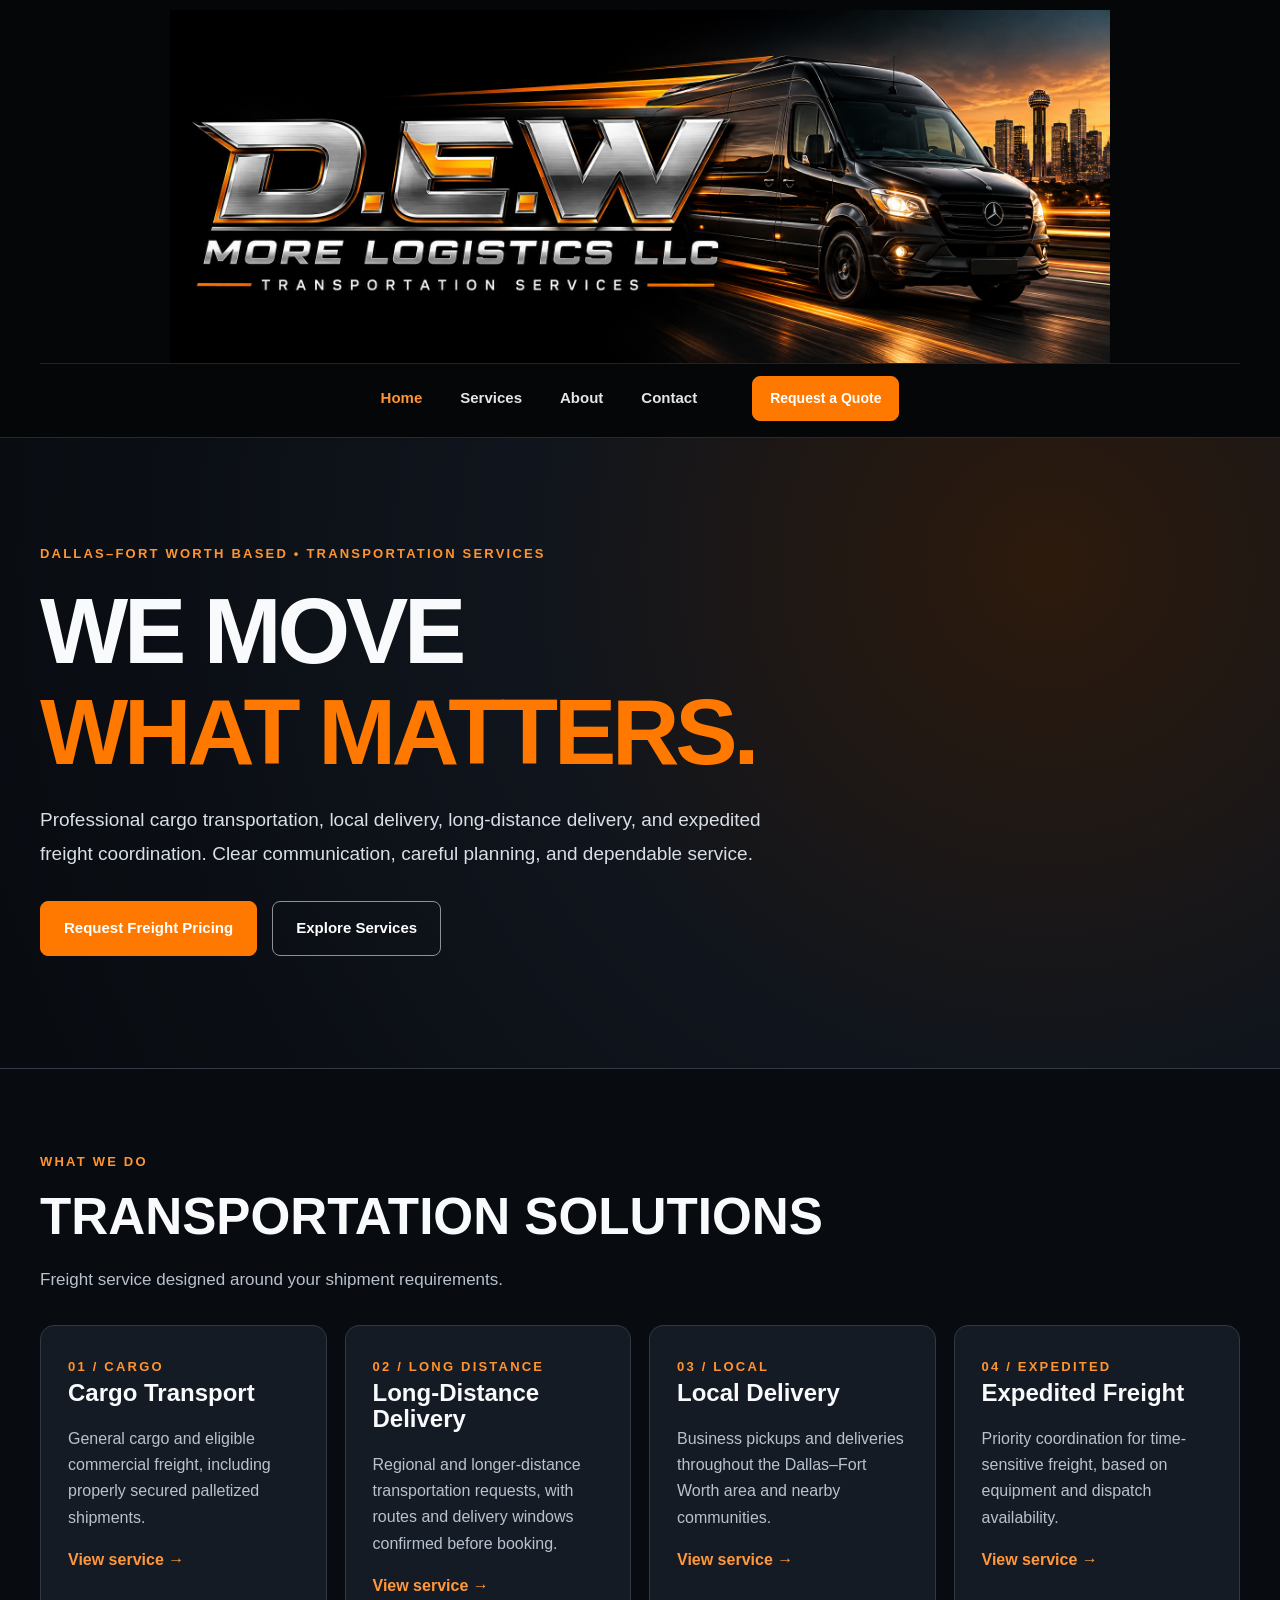
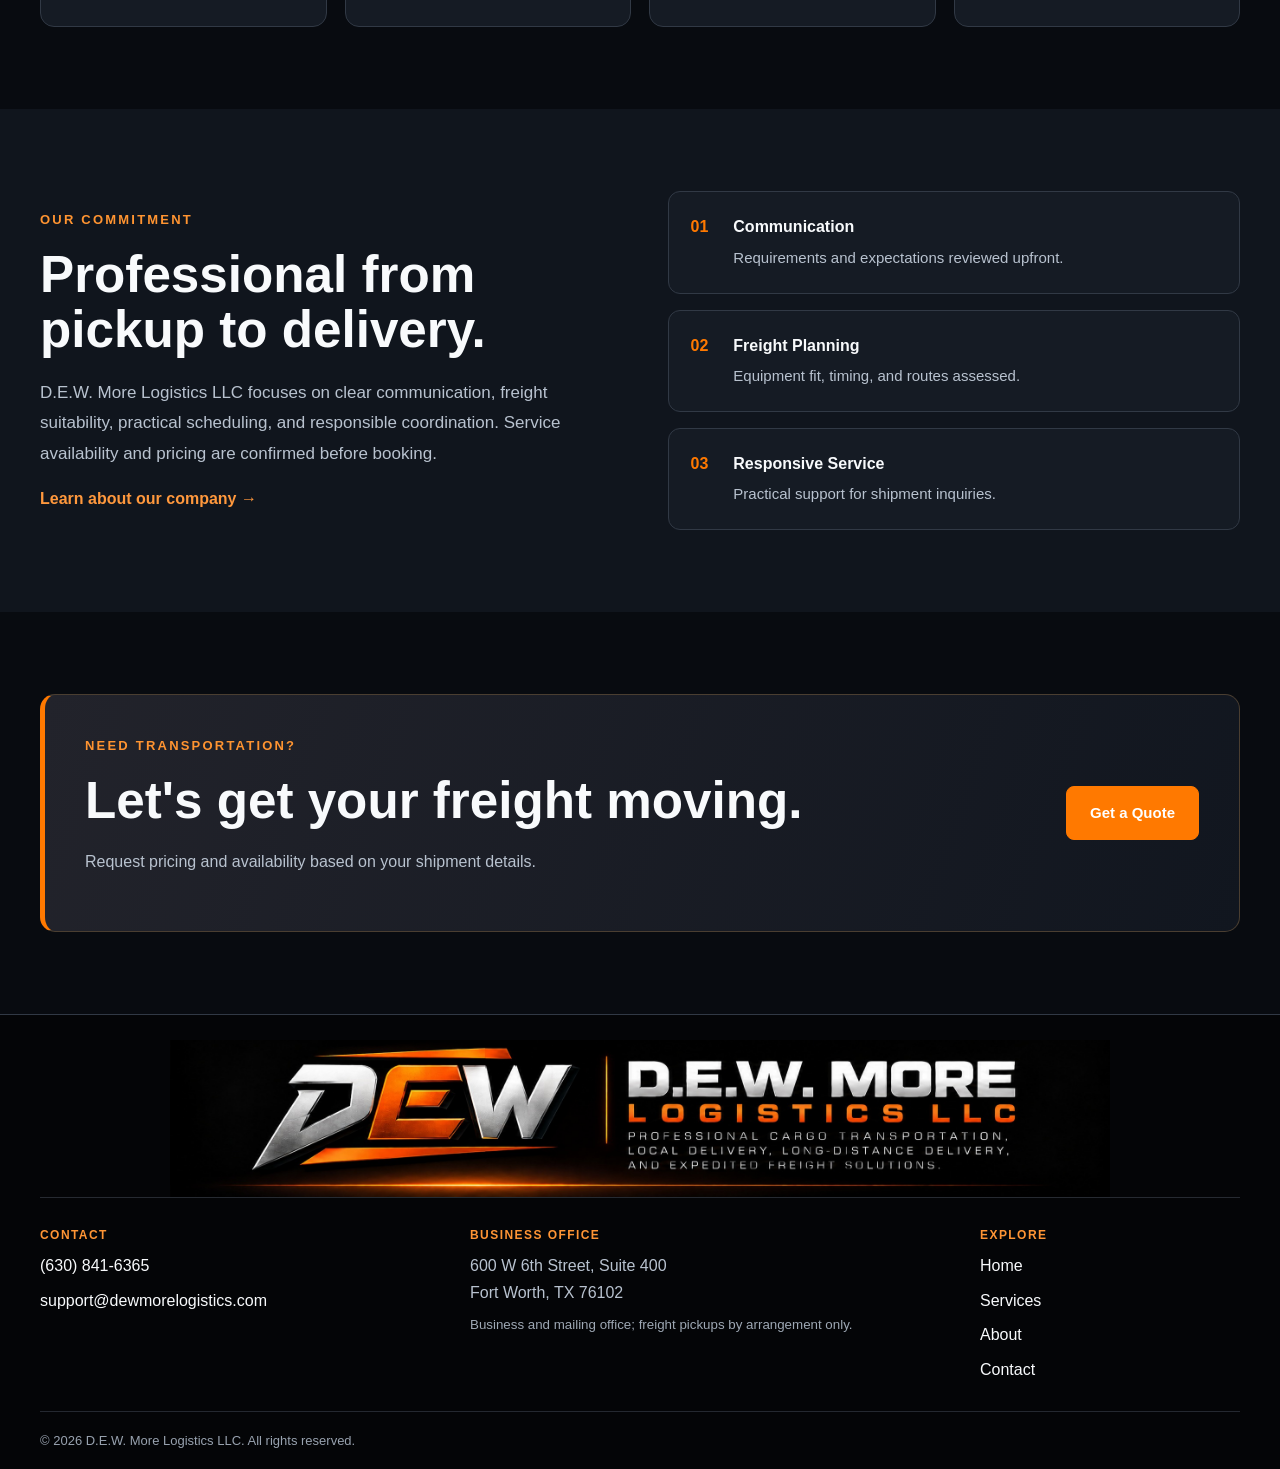
==== commit 3165de38: "Revise index.html with updated layout and content Updated the index.html file with new content and s" ====
--- a/index.html
+++ b/index.html
@@ -1 +1,139 @@
-<!doctype html><html lang="en"><head><meta charset="utf-8"><meta name="viewport" content="width=device-width,initial-scale=1"><title>Freight & Delivery | D.E.W. More Logistics LLC</title><meta name="description" content="Cargo transportation, local delivery, long-distance and expedited freight transportation services."><link rel="stylesheet" href="style.css"></head><body><a class="skip" href="#main">Skip to content</a><header class="site-header"><div class="site-width"><div class="masthead"><a class="brand-link" href="index.html" aria-label="D.E.W. More Logistics LLC home"><img src="header-brand.jpg" alt="D.E.W. More Logistics LLC logo featuring black cargo van and orange motion trails"></a></div><div class="nav-bar"><nav aria-label="Main navigation"><a href="index.html" aria-current="page" class="active">Home</a><a href="services.html" >Services</a><a href="about.html" >About</a><a href="contact.html" >Contact</a></nav><a class="button small" href="contact.html#quote">Request a Quote</a></div></div></header><main id="main"><section class="hero home-hero"><div class="site-width hero-inner"><p class="kicker">DALLAS–FORT WORTH BASED • TRANSPORTATION SERVICES</p><h1>WE MOVE<br><span>WHAT MATTERS.</span></h1><p class="intro">Professional cargo transportation, local delivery, long-distance delivery, and expedited freight coordination. Clear communication, careful planning, and dependable service.</p><div class="actions"><a class="button" href="contact.html#quote">Request Freight Pricing</a><a class="button outline" href="services.html">Explore Services</a></div></div></section><section class="section"><div class="site-width"><p class="kicker">WHAT WE DO</p><h2>TRANSPORTATION SOLUTIONS</h2><p class="section-lead">Freight service designed around your shipment requirements.</p><div class="feature-grid"><a class="feature-card" href="services.html#cargo"><span class="kicker">01 / CARGO</span><h3>Cargo Transport</h3><p>General cargo and eligible commercial freight, including properly secured palletized shipments.</p><b>View service →</b></a><a class="feature-card" href="services.html#distance"><span class="kicker">02 / LONG DISTANCE</span><h3>Long-Distance Delivery</h3><p>Regional and longer-distance transportation requests, with routes and delivery windows confirmed before booking.</p><b>View service →</b></a><a class="feature-card" href="services.html#local"><span class="kicker">03 / LOCAL</span><h3>Local Delivery</h3><p>Business pickups and deliveries throughout the Dallas–Fort Worth area and nearby communities.</p><b>View service →</b></a><a class="feature-card" href="services.html#expedited"><span class="kicker">04 / EXPEDITED</span><h3>Expedited Freight</h3><p>Priority coordination for time-sensitive freight, based on equipment and dispatch availability.</p><b>View service →</b></a></div></div></section><section class="section contrast"><div class="site-width split"><div><p class="kicker">OUR COMMITMENT</p><h2>Professional from pickup to delivery.</h2><p class="body-text">D.E.W. More Logistics LLC focuses on clear communication, freight suitability, practical scheduling, and responsible coordination. Service availability and pricing are confirmed before booking.</p><a class="text-link" href="about.html">Learn about our company →</a></div><div class="steps"><div><b>01</b><span><strong>Communication</strong><small>Requirements and expectations reviewed upfront.</small></span></div><div><b>02</b><span><strong>Freight Planning</strong><small>Equipment fit, timing, and routes assessed.</small></span></div><div><b>03</b><span><strong>Responsive Service</strong><small>Practical support for shipment inquiries.</small></span></div></div></div></section><section class="section"><div class="site-width callout"><div><p class="kicker">NEED TRANSPORTATION?</p><h2>Let's get your freight moving.</h2><p>Request pricing and availability based on your shipment details.</p></div><a class="button" href="contact.html#quote">Get a Quote</a></div></section></main><footer class="site-footer"><div class="site-width"><a href="index.html" class="footer-logo"><img src="footer-brand.jpg" loading="lazy" alt="DEW metallic monogram, D.E.W. More Logistics LLC and transportation services"></a><div class="footer-details"><div><strong>CONTACT</strong><a href="tel:+16308416365">(630) 841-6365</a><a href="mailto:support@dewmorelogistics.com">support@dewmorelogistics.com</a></div><div><strong>BUSINESS OFFICE</strong><p>600 W 6th Street, Suite 400<br>Fort Worth, TX 76102</p><small>Business and mailing office; freight pickups by arrangement only.</small></div><div><strong>EXPLORE</strong><a href="index.html">Home</a><a href="services.html">Services</a><a href="about.html">About</a><a href="contact.html">Contact</a></div></div><div class="copyright">© 2026 D.E.W. More Logistics LLC. All rights reserved.</div></div></footer></body></html>+
+<!doctype html>
+<html lang="en">
+<head>
+<meta charset="utf-8">
+<meta name="viewport" content="width=device-width,initial-scale=1">
+<title>Freight & Delivery | D.E.W. More Logistics LLC</title>
+<meta name="description" content="Cargo transportation, local delivery, long-distance and expedited freight transportation services.">
+<link rel="stylesheet" href="style.css">
+</head>
+<body>
+<a class="skip" href="#main">Skip to content</a>
+<header class="site-header">
+<div class="site-width">
+<div class="masthead">
+<a class="brand-link" href="index.html" aria-label="D.E.W. More Logistics LLC home">
+<img src="header-brand.jpg?v=2" alt="D.E.W. More Logistics LLC logo featuring black cargo van and orange motion trails">
+</a>
+</div>
+<div class="nav-bar">
+<nav aria-label="Main navigation">
+<a href="index.html" aria-current="page" class="active">Home</a>
+<a href="services.html" >Services</a>
+<a href="about.html" >About</a>
+<a href="contact.html" >Contact</a>
+</nav>
+<a class="button small" href="contact.html#quote">Request a Quote</a>
+</div>
+</div>
+</header>
+<main id="main">
+<section class="hero home-hero">
+<div class="site-width hero-inner">
+<p class="kicker">DALLAS–FORT WORTH BASED • TRANSPORTATION SERVICES</p>
+<h1>WE MOVE<br><span>WHAT MATTERS.</span></h1>
+<p class="intro">Professional cargo transportation, local delivery, long-distance delivery, and expedited freight coordination. Clear communication, careful planning, and dependable service.</p>
+<div class="actions">
+<a class="button" href="contact.html#quote">Request Freight Pricing</a>
+<a class="button outline" href="services.html">Explore Services</a>
+</div>
+</div>
+</section>
+<section class="section">
+<div class="site-width">
+<p class="kicker">WHAT WE DO</p>
+<h2>TRANSPORTATION SOLUTIONS</h2>
+<p class="section-lead">Freight service designed around your shipment requirements.</p>
+<div class="feature-grid">
+<a class="feature-card" href="services.html#cargo">
+<span class="kicker">01 / CARGO</span>
+<h3>Cargo Transport</h3>
+<p>General cargo and eligible commercial freight, including properly secured palletized shipments.</p>
+<b>View service →</b>
+</a>
+<a class="feature-card" href="services.html#distance">
+<span class="kicker">02 / LONG DISTANCE</span>
+<h3>Long-Distance Delivery</h3>
+<p>Regional and longer-distance transportation requests, with routes and delivery windows confirmed before booking.</p>
+<b>View service →</b>
+</a>
+<a class="feature-card" href="services.html#local">
+<span class="kicker">03 / LOCAL</span>
+<h3>Local Delivery</h3>
+<p>Business pickups and deliveries throughout the Dallas–Fort Worth area and nearby communities.</p>
+<b>View service →</b>
+</a>
+<a class="feature-card" href="services.html#expedited">
+<span class="kicker">04 / EXPEDITED</span>
+<h3>Expedited Freight</h3>
+<p>Priority coordination for time-sensitive freight, based on equipment and dispatch availability.</p>
+<b>View service →</b>
+</a>
+</div>
+</div>
+</section>
+<section class="section contrast">
+<div class="site-width split">
+<div>
+<p class="kicker">OUR COMMITMENT</p>
+<h2>Professional from pickup to delivery.</h2>
+<p class="body-text">D.E.W. More Logistics LLC focuses on clear communication, freight suitability, practical scheduling, and responsible coordination. Service availability and pricing are confirmed before booking.</p>
+<a class="text-link" href="about.html">Learn about our company →</a>
+</div>
+<div class="steps">
+<div>
+<b>01</b>
+<span><strong>Communication</strong><small>Requirements and expectations reviewed upfront.</small></span>
+</div>
+<div>
+<b>02</b>
+<span><strong>Freight Planning</strong><small>Equipment fit, timing, and routes assessed.</small></span>
+</div>
+<div>
+<b>03</b>
+<span><strong>Responsive Service</strong><small>Practical support for shipment inquiries.</small></span>
+</div>
+</div>
+</div>
+</section>
+<section class="section">
+<div class="site-width callout">
+<div>
+<p class="kicker">NEED TRANSPORTATION?</p>
+<h2>Let's get your freight moving.</h2>
+<p>Request pricing and availability based on your shipment details.</p>
+</div>
+<a class="button" href="contact.html#quote">Get a Quote</a>
+</div>
+</section>
+</main>
+<footer class="site-footer">
+<div class="site-width">
+<a href="index.html" class="footer-logo">
+<img src="footer-brand.jpg" loading="lazy" alt="DEW metallic monogram, D.E.W. More Logistics LLC and transportation services">
+</a>
+<div class="footer-details">
+<div>
+<strong>CONTACT</strong>
+<a href="tel:+16308416365">(630) 841-6365</a>
+<a href="mailto:support@dewmorelogistics.com">support@dewmorelogistics.com</a>
+</div>
+<div>
+<strong>BUSINESS OFFICE</strong>
+<p>600 W 6th Street, Suite 400<br>Fort Worth, TX 76102</p>
+<small>Business and mailing office; freight pickups by arrangement only.</small>
+</div>
+<div>
+<strong>EXPLORE</strong>
+<a href="index.html">Home</a>
+<a href="services.html">Services</a>
+<a href="about.html">About</a>
+<a href="contact.html">Contact</a>
+</div>
+</div>
+<div class="copyright">© 2026 D.E.W. More Logistics LLC. All rights reserved.</div>
+</div>
+</footer>
+</body>
+</html>
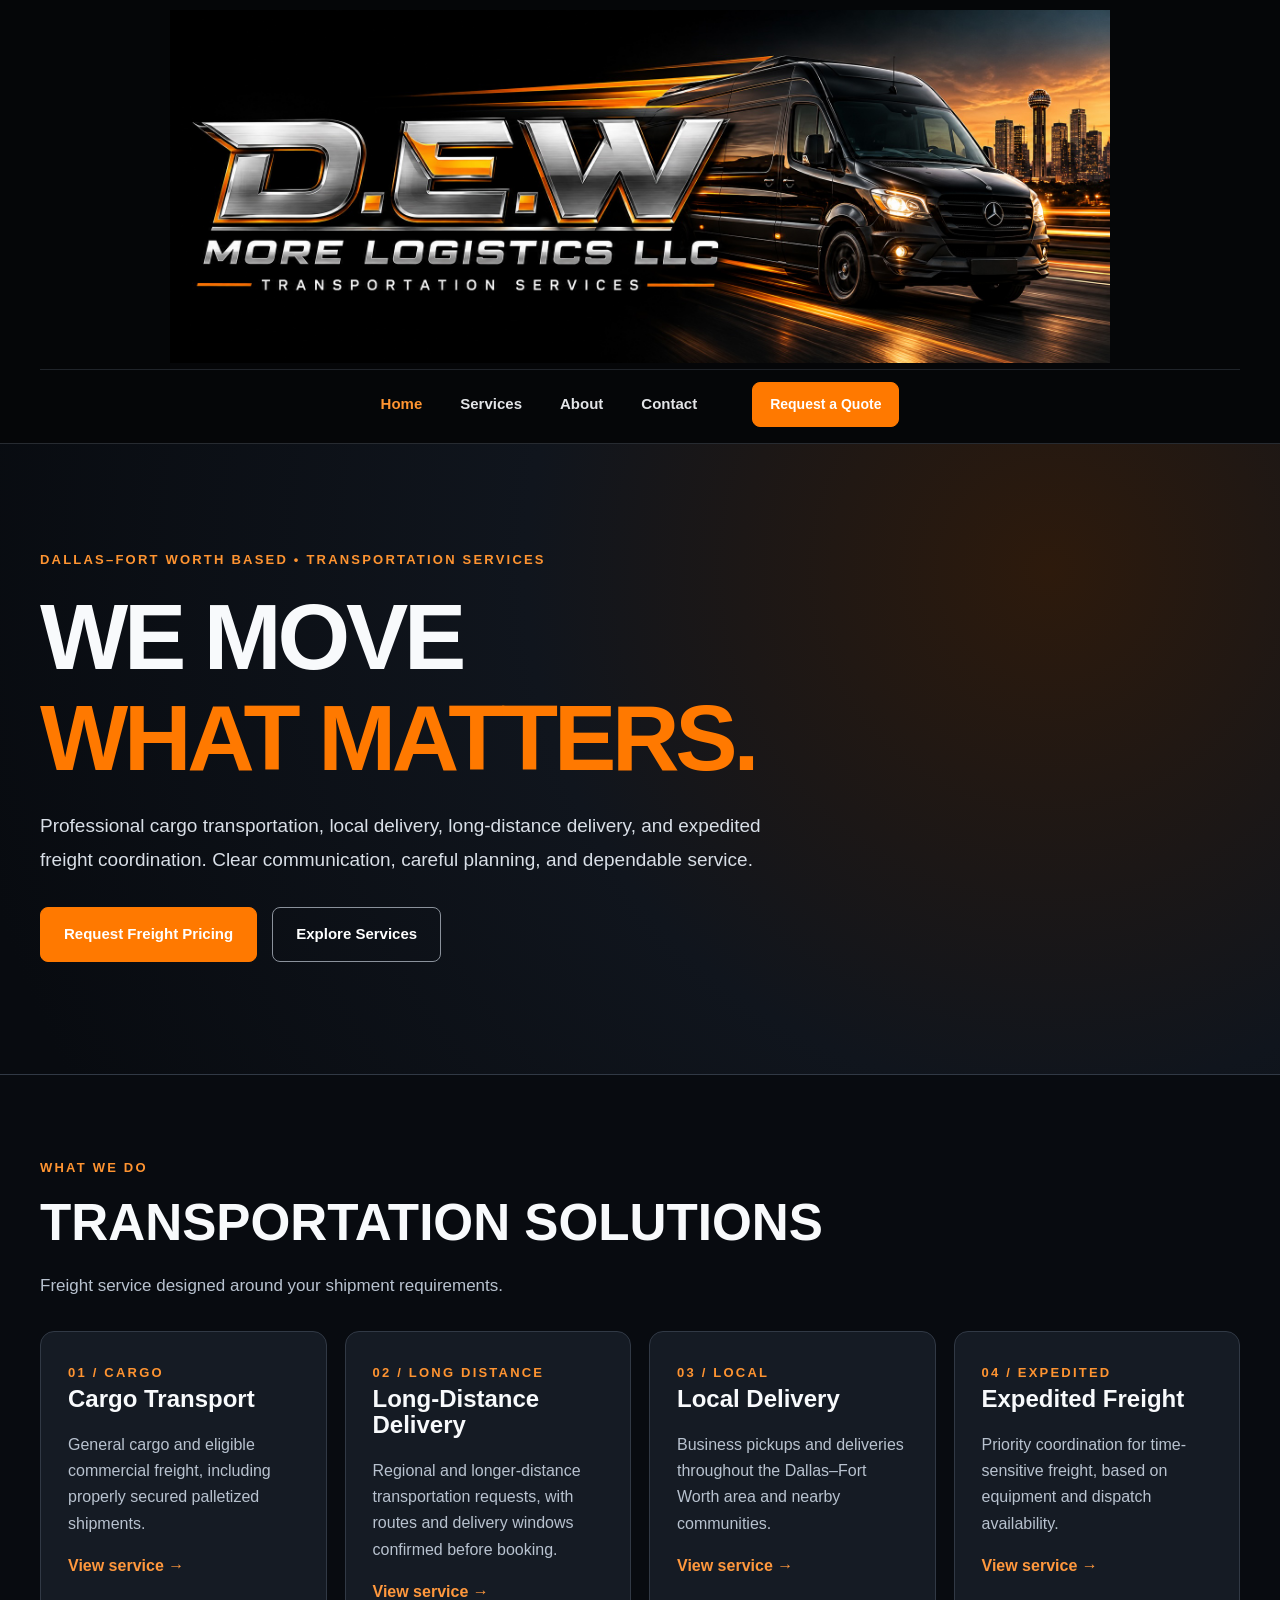
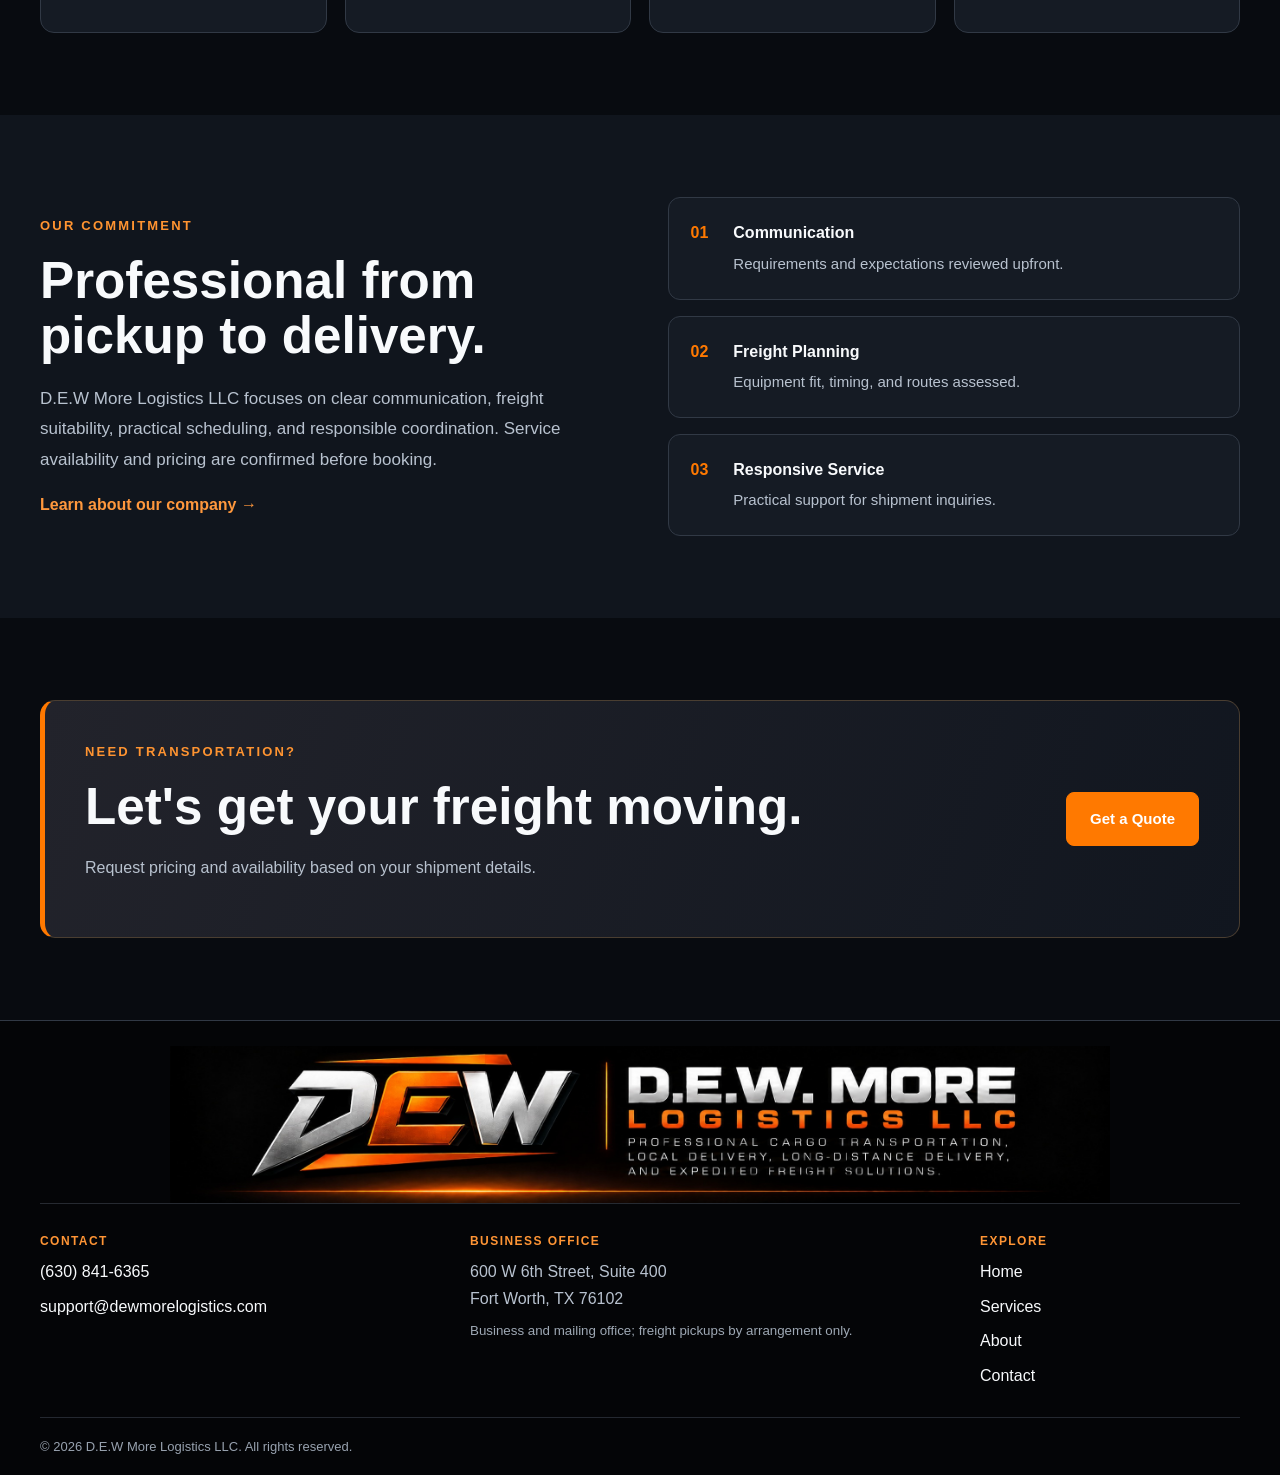
==== commit b0cf2863: "Remove period from company name in index.html" ====
--- a/index.html
+++ b/index.html
@@ -4,7 +4,7 @@
 <head>
 <meta charset="utf-8">
 <meta name="viewport" content="width=device-width,initial-scale=1">
-<title>Freight & Delivery | D.E.W. More Logistics LLC</title>
+<title>Freight & Delivery | D.E.W More Logistics LLC</title>
 <meta name="description" content="Cargo transportation, local delivery, long-distance and expedited freight transportation services.">
 <link rel="stylesheet" href="style.css">
 </head>
@@ -14,7 +14,7 @@
 <div class="site-width">
 <div class="masthead">
 <a class="brand-link" href="index.html" aria-label="D.E.W. More Logistics LLC home">
-<img src="header-brand.jpg?v=2" alt="D.E.W. More Logistics LLC logo featuring black cargo van and orange motion trails">
+<img src="header-brand.jpg?v=2" alt="D.E.W More Logistics LLC logo featuring black cargo van and orange motion trails">
 </a>
 </div>
 <div class="nav-bar">
@@ -78,7 +78,7 @@
 <div>
 <p class="kicker">OUR COMMITMENT</p>
 <h2>Professional from pickup to delivery.</h2>
-<p class="body-text">D.E.W. More Logistics LLC focuses on clear communication, freight suitability, practical scheduling, and responsible coordination. Service availability and pricing are confirmed before booking.</p>
+<p class="body-text">D.E.W More Logistics LLC focuses on clear communication, freight suitability, practical scheduling, and responsible coordination. Service availability and pricing are confirmed before booking.</p>
 <a class="text-link" href="about.html">Learn about our company →</a>
 </div>
 <div class="steps">
@@ -132,7 +132,7 @@
 <a href="contact.html">Contact</a>
 </div>
 </div>
-<div class="copyright">© 2026 D.E.W. More Logistics LLC. All rights reserved.</div>
+<div class="copyright">© 2026 D.E.W More Logistics LLC. All rights reserved.</div>
 </div>
 </footer>
 </body>
--- a/style.css
+++ b/style.css
@@ -1,2 +1,584 @@
 
-:root{--bg:#080b10;--pane:#151b24;--line:#313945;--text:#f8fafc;--muted:#b8c2cf;--orange:#ff7900;--max:1200px}*{box-sizing:border-box}html{scroll-behavior:smooth}body{margin:0;font-family:Arial,Helvetica,sans-serif;color:var(--text);background:var(--bg);line-height:1.65;overflow-x:hidden}a{color:inherit;text-decoration:none}.site-width{width:min(calc(100% - 40px),var(--max));margin:auto}.skip{position:absolute;left:-9999px}.skip:focus{left:15px;top:15px;background:var(--orange);z-index:9999;padding:12px}.site-header{background:#050608;border-bottom:1px solid #272b31}.masthead{padding:10px 0 0}.brand-link{display:block;width:100%;max-width:940px;margin:auto}.brand-link img{display:block;width:100%;height:auto;object-fit:contain}.nav-bar{display:flex;align-items:center;justify-content:center;gap:55px;border-top:1px solid #20242a;padding:12px 0 16px}.nav-bar nav{display:flex;gap:38px;flex-wrap:wrap;justify-content:center}.nav-bar nav a{font-weight:750;font-size:15px;color:#e3e5e8}.nav-bar nav a.active,.nav-bar nav a:hover{color:#ff9431}.button{display:inline-flex;align-items:center;justify-content:center;padding:14px 23px;background:var(--orange);color:#fff;border:1px solid var(--orange);border-radius:8px;font-size:15px;font-weight:800;cursor:pointer;text-align:center}.button:hover{background:#e46900}.button.outline{background:transparent;border-color:#8b929c}.button.small{padding:10px 17px;font-size:14px}.hero,.page-hero{background:radial-gradient(circle at 82% 20%,#2d1a0c 0,#10151d 45%,#080b10 95%);border-bottom:1px solid var(--line)}.hero-inner{padding:105px 0 112px}.page-hero .site-width{padding-top:82px;padding-bottom:90px}.kicker{color:#ff9431;letter-spacing:.17em;font-weight:900;font-size:13px;margin:0 0 17px;text-transform:uppercase}h1,h2,h3{line-height:1.08;margin:0 0 20px;font-weight:900}h1{font-size:clamp(44px,7.3vw,94px);letter-spacing:-.045em}h1 span{color:var(--orange)}h2{font-size:clamp(29px,4vw,52px)}h3{font-size:24px}p{margin-top:0}.intro{color:#d9dfe7;line-height:1.8;max-width:730px;font-size:19px}.actions{display:flex;gap:15px;flex-wrap:wrap;margin-top:30px}.section{padding:82px 0}.section.contrast{background:#10151d}.section-lead,.body-text{color:var(--muted);font-size:17px;line-height:1.8;max-width:740px}.feature-grid{display:grid;grid-template-columns:repeat(4,minmax(0,1fr));gap:18px;margin-top:30px}.feature-grid.three{grid-template-columns:repeat(3,minmax(0,1fr))}.feature-card{display:block;background:var(--pane);border:1px solid var(--line);border-radius:14px;padding:27px;min-width:0}.feature-card p{color:var(--muted)}.feature-card b,.text-link{color:#ff983d;font-weight:800}.split{display:grid;grid-template-columns:1fr 1fr;align-items:center;gap:55px}.steps{display:grid;gap:16px}.steps>div{background:var(--pane);border:1px solid var(--line);padding:22px;border-radius:12px;display:flex;gap:25px}.steps b{color:var(--orange)}.steps span{display:grid;gap:5px}.steps small{color:var(--muted);font-size:15px}.callout{border:1px solid #4a3e31;border-left:5px solid var(--orange);border-radius:15px;background:linear-gradient(110deg,#22232b,#11161f);padding:40px;display:flex;align-items:center;justify-content:space-between;gap:28px}.callout p:not(.kicker){color:var(--muted)}.services-grid{display:grid;grid-template-columns:repeat(2,minmax(0,1fr));gap:23px;margin-top:35px}.service-card{overflow:hidden;background:var(--pane);border:1px solid var(--line);border-radius:16px;scroll-margin-top:20px}.service-card img{display:block;width:100%;height:auto;aspect-ratio:760/355;object-fit:cover;background:#15202b;border-bottom:2px solid var(--orange)}.service-copy{padding:27px}.service-copy p:not(.kicker){color:var(--muted)}.about-graphic{background:radial-gradient(circle,#2c1b12,#11161d 66%);border:1px solid var(--line);min-height:360px;border-radius:16px;display:flex;flex-direction:column;align-items:center;justify-content:center;padding:25px;text-align:center}.about-graphic span,.about-graphic small{color:#ffa64d;letter-spacing:.2em;font-size:12px}.about-graphic strong{font-size:clamp(55px,8vw,105px);line-height:1.15}.about-graphic b{color:var(--orange);letter-spacing:.16em;font-size:22px}.contact-grid{display:grid;grid-template-columns:.85fr 1.15fr;align-items:start;gap:52px}.contact-item{padding:22px 0;border-top:1px solid var(--line)}.contact-item span{display:block;color:#ff973d;font-weight:800;letter-spacing:.15em;font-size:13px;margin-bottom:10px}.contact-item a{font-weight:800;overflow-wrap:anywhere}.contact-item a:hover{color:var(--orange)}.contact-item a.large-phone{font-size:clamp(24px,3vw,35px)}.contact-item p,.contact-item address{color:var(--muted);font-style:normal;margin:8px 0 0}.quote{background:var(--pane);border:1px solid var(--line);padding:33px;border-radius:16px;scroll-margin-top:18px}.form-grid{display:grid;grid-template-columns:1fr 1fr;gap:17px}label{display:block;font-size:14px;font-weight:800}input,textarea,select{display:block;width:100%;min-width:0;margin-top:8px;background:#0e141c;color:#fff;border:1px solid #586373;border-radius:7px;padding:12px;font-size:15px;font-family:inherit}input:focus,textarea:focus,select:focus{outline:2px solid var(--orange)}.full{margin-top:20px}.submit{margin-top:23px}.notice{font-size:13px;color:var(--muted);margin:15px 0 0}.site-footer{background:#040507;border-top:1px solid var(--line);padding-top:25px}.footer-logo{display:block;margin:auto;max-width:940px}.footer-logo img{display:block;width:100%;height:auto}.footer-details{border-top:1px solid #262a31;display:grid;grid-template-columns:1fr 1.2fr .65fr;gap:30px;padding:28px 0}.footer-details>div{display:flex;flex-direction:column;align-items:start;gap:8px}.footer-details strong{color:#ff9535;letter-spacing:.12em;font-size:12px}.footer-details p{color:var(--muted);margin:0}.footer-details a:hover{color:var(--orange)}.footer-details small{color:#9ea8b4}.copyright{border-top:1px solid #242830;color:#98a2af;padding:18px 0;font-size:13px}a:focus-visible,button:focus-visible{outline:3px solid var(--orange);outline-offset:4px}@media(max-width:950px){.feature-grid{grid-template-columns:repeat(2,1fr)}.nav-bar{gap:24px}.nav-bar nav{gap:21px}.split,.contact-grid{grid-template-columns:1fr}.brand-link,.footer-logo{max-width:780px}}@media(max-width:650px){.site-width{width:calc(100% - 26px)}.nav-bar{flex-direction:column;gap:13px}.nav-bar nav{gap:15px}.nav-bar nav a{font-size:13px}.masthead{padding-top:8px}.hero-inner,.page-hero .site-width{padding-top:65px;padding-bottom:75px}.section{padding:58px 0}.feature-grid,.feature-grid.three,.services-grid,.form-grid,.footer-details{grid-template-columns:1fr}.callout{flex-direction:column;align-items:start;padding:25px}.quote{padding:22px}.intro{font-size:16px}.footer-logo{margin:0}.site-footer{padding-top:12px}}
+:root {
+  --bg: #080b10;
+  --pane: #151b24;
+  --line: #313945;
+  --text: #f8fafc;
+  --muted: #b8c2cf;
+  --orange: #ff7900;
+  --max: 1200px;
+}
+
+* { box-sizing: border-box; }
+html { scroll-behavior: smooth; }
+
+body {
+  margin: 0;
+  font-family: Arial, Helvetica, sans-serif;
+  color: var(--text);
+  background: var(--bg);
+  line-height: 1.65;
+  overflow-x: hidden;
+}
+
+a { color: inherit; text-decoration: none; }
+
+.site-width {
+  width: min(calc(100% - 40px), var(--max));
+  margin: auto;
+}
+
+.skip { position: absolute; left: -9999px; }
+.skip:focus {
+  left: 15px;
+  top: 15px;
+  background: var(--orange);
+  z-index: 9999;
+  padding: 12px;
+}
+
+/* HEADER: FULL WIDTH, SLIM BANNER */
+.site-header {
+  background: #050608;
+  border-bottom: 1px solid #272b31;
+}
+
+.site-header > .site-width {
+  width: 100%;
+  max-width: none;
+  margin: 0;
+}
+
+.masthead {
+  padding: 0;
+  width: 100%;
+}
+
+.brand-link {
+  display: block;
+  width: 100%;
+  max-width: none;
+  margin: 0;
+  overflow: hidden;
+}
+
+.brand-link img {
+  display: block;
+  width: 100%;
+  height: 180px;
+  max-width: none;
+  object-fit: cover;
+  object-position: center;
+}
+
+.nav-bar {
+  display: flex;
+  align-items: center;
+  justify-content: center;
+  gap: 55px;
+  border-top: 1px solid #20242a;
+  padding: 12px 20px 16px;
+}
+
+.nav-bar nav {
+  display: flex;
+  gap: 38px;
+  flex-wrap: wrap;
+  justify-content: center;
+}
+
+.nav-bar nav a {
+  font-weight: 750;
+  font-size: 15px;
+  color: #e3e5e8;
+}
+
+.nav-bar nav a.active,
+.nav-bar nav a:hover {
+  color: #ff9431;
+}
+
+/* BUTTONS */
+.button {
+  display: inline-flex;
+  align-items: center;
+  justify-content: center;
+  padding: 14px 23px;
+  background: var(--orange);
+  color: #fff;
+  border: 1px solid var(--orange);
+  border-radius: 8px;
+  font-size: 15px;
+  font-weight: 800;
+  cursor: pointer;
+  text-align: center;
+}
+
+.button:hover { background: #e46900; }
+.button.outline {
+  background: transparent;
+  border-color: #8b929c;
+}
+.button.small { padding: 10px 17px; font-size: 14px; }
+
+/* HERO */
+.hero, .page-hero {
+  background: radial-gradient(
+    circle at 82% 20%,
+    #2d1a0c 0,
+    #10151d 45%,
+    #080b10 95%
+  );
+  border-bottom: 1px solid var(--line);
+}
+
+.hero-inner { padding: 105px 0 112px; }
+.page-hero .site-width {
+  padding-top: 82px;
+  padding-bottom: 90px;
+}
+
+.kicker {
+  color: #ff9431;
+  letter-spacing: .17em;
+  font-weight: 900;
+  font-size: 13px;
+  margin: 0 0 17px;
+  text-transform: uppercase;
+}
+
+h1, h2, h3 {
+  line-height: 1.08;
+  margin: 0 0 20px;
+  font-weight: 900;
+}
+
+h1 {
+  font-size: clamp(44px, 7.3vw, 94px);
+  letter-spacing: -.045em;
+}
+
+h1 span { color: var(--orange); }
+h2 { font-size: clamp(29px, 4vw, 52px); }
+h3 { font-size: 24px; }
+p { margin-top: 0; }
+
+.intro {
+  color: #d9dfe7;
+  line-height: 1.8;
+  max-width: 730px;
+  font-size: 19px;
+}
+
+.actions {
+  display: flex;
+  gap: 15px;
+  flex-wrap: wrap;
+  margin-top: 30px;
+}
+
+/* SECTIONS */
+.section { padding: 82px 0; }
+.section.contrast { background: #10151d; }
+
+.section-lead, .body-text {
+  color: var(--muted);
+  font-size: 17px;
+  line-height: 1.8;
+  max-width: 740px;
+}
+
+/* FEATURE CARDS */
+.feature-grid {
+  display: grid;
+  grid-template-columns: repeat(4, minmax(0, 1fr));
+  gap: 18px;
+  margin-top: 30px;
+}
+
+.feature-grid.three {
+  grid-template-columns: repeat(3, minmax(0, 1fr));
+}
+
+.feature-card {
+  display: block;
+  background: var(--pane);
+  border: 1px solid var(--line);
+  border-radius: 14px;
+  padding: 27px;
+  min-width: 0;
+}
+
+.feature-card p { color: var(--muted); }
+.feature-card b, .text-link {
+  color: #ff983d;
+  font-weight: 800;
+}
+
+/* SPLIT SECTIONS */
+.split {
+  display: grid;
+  grid-template-columns: 1fr 1fr;
+  align-items: center;
+  gap: 55px;
+}
+
+.steps { display: grid; gap: 16px; }
+
+.steps > div {
+  background: var(--pane);
+  border: 1px solid var(--line);
+  padding: 22px;
+  border-radius: 12px;
+  display: flex;
+  gap: 25px;
+}
+
+.steps b { color: var(--orange); }
+.steps span { display: grid; gap: 5px; }
+.steps small {
+  color: var(--muted);
+  font-size: 15px;
+}
+
+/* CALLOUT */
+.callout {
+  border: 1px solid #4a3e31;
+  border-left: 5px solid var(--orange);
+  border-radius: 15px;
+  background: linear-gradient(110deg, #22232b, #11161f);
+  padding: 40px;
+  display: flex;
+  align-items: center;
+  justify-content: space-between;
+  gap: 28px;
+}
+
+.callout p:not(.kicker) { color: var(--muted); }
+
+/* SERVICES */
+.services-grid {
+  display: grid;
+  grid-template-columns: repeat(2, minmax(0, 1fr));
+  gap: 23px;
+  margin-top: 35px;
+}
+
+.service-card {
+  overflow: hidden;
+  background: var(--pane);
+  border: 1px solid var(--line);
+  border-radius: 16px;
+  scroll-margin-top: 20px;
+}
+
+.service-card img {
+  display: block;
+  width: 100%;
+  height: auto;
+  aspect-ratio: 760/355;
+  object-fit: cover;
+  background: #15202b;
+  border-bottom: 2px solid var(--orange);
+}
+
+.service-copy { padding: 27px; }
+.service-copy p:not(.kicker) { color: var(--muted); }
+
+/* ABOUT */
+.about-graphic {
+  background: radial-gradient(circle, #2c1b12, #11161d 66%);
+  border: 1px solid var(--line);
+  min-height: 360px;
+  border-radius: 16px;
+  display: flex;
+  flex-direction: column;
+  align-items: center;
+  justify-content: center;
+  padding: 25px;
+  text-align: center;
+}
+
+.about-graphic span, .about-graphic small {
+  color: #ffa64d;
+  letter-spacing: .2em;
+  font-size: 12px;
+}
+
+.about-graphic strong {
+  font-size: clamp(55px, 8vw, 105px);
+  line-height: 1.15;
+}
+
+.about-graphic b {
+  color: var(--orange);
+  letter-spacing: .16em;
+  font-size: 22px;
+}
+
+/* CONTACT */
+.contact-grid {
+  display: grid;
+  grid-template-columns: .85fr 1.15fr;
+  align-items: start;
+  gap: 52px;
+}
+
+.contact-item {
+  padding: 22px 0;
+  border-top: 1px solid var(--line);
+}
+
+.contact-item span {
+  display: block;
+  color: #ff973d;
+  font-weight: 800;
+  letter-spacing: .15em;
+  font-size: 13px;
+  margin-bottom: 10px;
+}
+
+.contact-item a {
+  font-weight: 800;
+  overflow-wrap: anywhere;
+}
+
+.contact-item a:hover { color: var(--orange); }
+
+.contact-item a.large-phone {
+  font-size: clamp(24px, 3vw, 35px);
+}
+
+.contact-item p, .contact-item address {
+  color: var(--muted);
+  font-style: normal;
+  margin: 8px 0 0;
+}
+
+/* QUOTE FORM */
+.quote {
+  background: var(--pane);
+  border: 1px solid var(--line);
+  padding: 33px;
+  border-radius: 16px;
+  scroll-margin-top: 18px;
+}
+
+.form-grid {
+  display: grid;
+  grid-template-columns: 1fr 1fr;
+  gap: 17px;
+}
+
+label {
+  display: block;
+  font-size: 14px;
+  font-weight: 800;
+}
+
+input, textarea, select {
+  display: block;
+  width: 100%;
+  min-width: 0;
+  margin-top: 8px;
+  background: #0e141c;
+  color: #fff;
+  border: 1px solid #586373;
+  border-radius: 7px;
+  padding: 12px;
+  font-size: 15px;
+  font-family: inherit;
+}
+
+input:focus, textarea:focus, select:focus {
+  outline: 2px solid var(--orange);
+}
+
+.full { margin-top: 20px; }
+.submit { margin-top: 23px; }
+
+.notice {
+  font-size: 13px;
+  color: var(--muted);
+  margin: 15px 0 0;
+}
+
+/* FOOTER — UNCHANGED */
+.site-footer {
+  background: #040507;
+  border-top: 1px solid var(--line);
+  padding-top: 25px;
+}
+
+.footer-logo {
+  display: block;
+  margin: auto;
+  max-width: 940px;
+}
+
+.footer-logo img {
+  display: block;
+  width: 100%;
+  height: auto;
+}
+
+.footer-details {
+  border-top: 1px solid #262a31;
+  display: grid;
+  grid-template-columns: 1fr 1.2fr .65fr;
+  gap: 30px;
+  padding: 28px 0;
+}
+
+.footer-details > div {
+  display: flex;
+  flex-direction: column;
+  align-items: start;
+  gap: 8px;
+}
+
+.footer-details strong {
+  color: #ff9535;
+  letter-spacing: .12em;
+  font-size: 12px;
+}
+
+.footer-details p {
+  color: var(--muted);
+  margin: 0;
+}
+
+.footer-details a:hover { color: var(--orange); }
+.footer-details small { color: #9ea8b4; }
+
+.copyright {
+  border-top: 1px solid #242830;
+  color: #98a2af;
+  padding: 18px 0;
+  font-size: 13px;
+}
+
+a:focus-visible, button:focus-visible {
+  outline: 3px solid var(--orange);
+  outline-offset: 4px;
+}
+
+/* TABLET */
+@media (max-width: 950px) {
+  .feature-grid { grid-template-columns: repeat(2, 1fr); }
+  .nav-bar { gap: 24px; }
+  .nav-bar nav { gap: 21px; }
+  .split, .contact-grid { grid-template-columns: 1fr; }
+
+  .footer-logo { max-width: 780px; }
+
+  .brand-link {
+    width: 100%;
+    max-width: none;
+  }
+
+  .brand-link img { height: 150px; }
+}
+
+/* MOBILE */
+@media (max-width: 650px) {
+  .site-width { width: calc(100% - 26px); }
+
+  .site-header > .site-width { width: 100%; }
+
+  .nav-bar {
+    flex-direction: column;
+    gap: 13px;
+  }
+
+  .nav-bar nav { gap: 15px; }
+  .nav-bar nav a { font-size: 13px; }
+
+  .masthead { padding: 0; }
+
+  .brand-link img {
+    height: 115px;
+    object-fit: cover;
+    object-position: center;
+  }
+
+  .hero-inner, .page-hero .site-width {
+    padding-top: 65px;
+    padding-bottom: 75px;
+  }
+
+  .section { padding: 58px 0; }
+
+  .feature-grid,
+  .feature-grid.three,
+  .services-grid,
+  .form-grid,
+  .footer-details {
+    grid-template-columns: 1fr;
+  }
+
+  .callout {
+    flex-direction: column;
+    align-items: start;
+    padding: 25px;
+  }
+
+  .quote { padding: 22px; }
+  .intro { font-size: 16px; }
+  .footer-logo { margin: 0; }
+  .site-footer { padding-top: 12px; }
+}
+
+/* DESKTOP HEADER SIZE FIX */
+/* Keep mobile exactly as it is */
+
+@media (min-width: 951px) {
+  .site-header .masthead {
+    padding: 0 !important;
+  }
+
+  .site-header .brand-link img {
+    width: 100% !important;
+    max-width: none !important;
+    height: 130px !important;
+    object-fit: cover !important;
+    object-position: center !important;
+  }
+}
+
+/* RESTORE ORIGINAL CENTERED HEADER */
+
+.site-header > .site-width {
+  width: min(1200px, calc(100% - 40px)) !important;
+  max-width: 1200px !important;
+  margin: 0 auto !important;
+}
+
+.site-header .masthead {
+  width: 100% !important;
+  max-width: 100% !important;
+  margin: 0 auto !important;
+  padding: 10px 0 6px !important;
+}
+
+.site-header .brand-link {
+  display: block !important;
+  width: 100% !important;
+  max-width: 940px !important;
+  margin: 0 auto !important;
+}
+
+.site-header .brand-link img {
+  display: block !important;
+  width: 100% !important;
+  max-width: 940px !important;
+  height: auto !important;
+  object-fit: contain !important;
+  margin: 0 auto !important;
+}
+
+@media (max-width: 650px) {
+  .site-header > .site-width {
+    width: calc(100% - 26px) !important;
+  }
+}
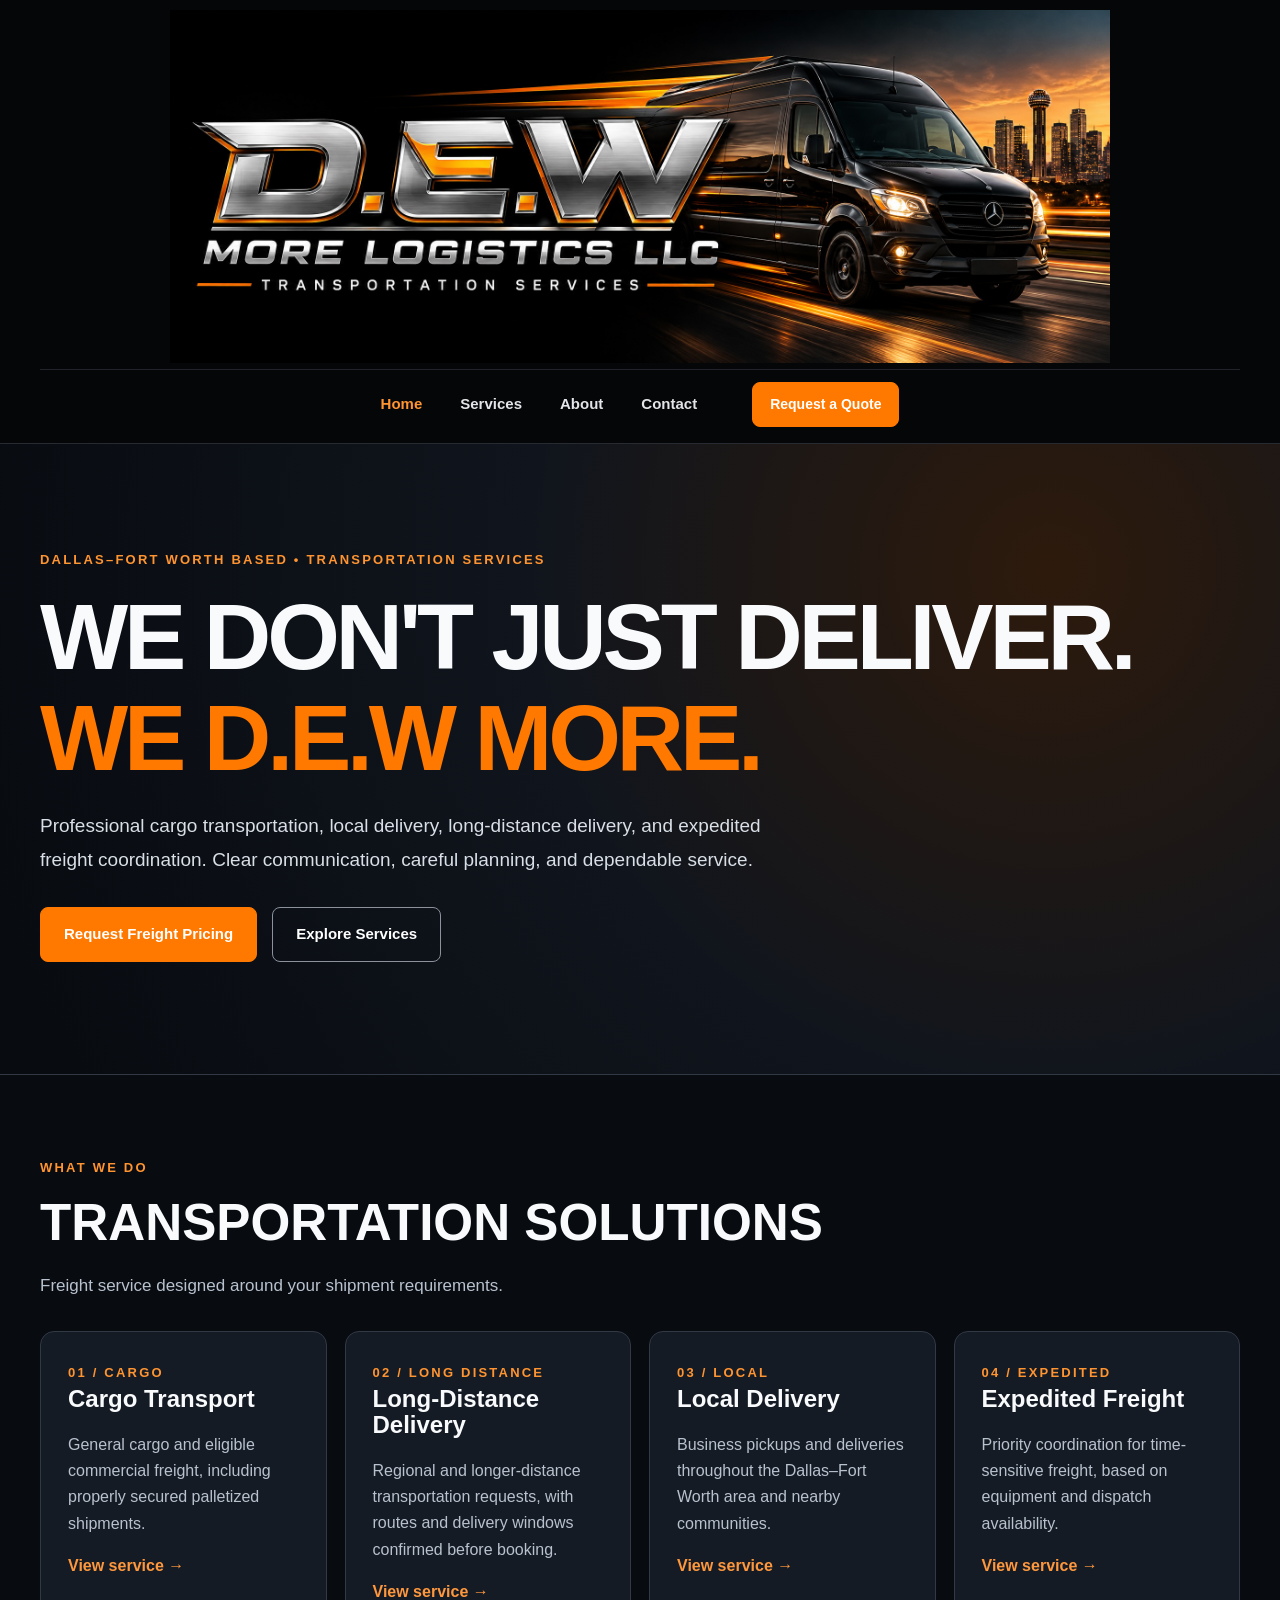
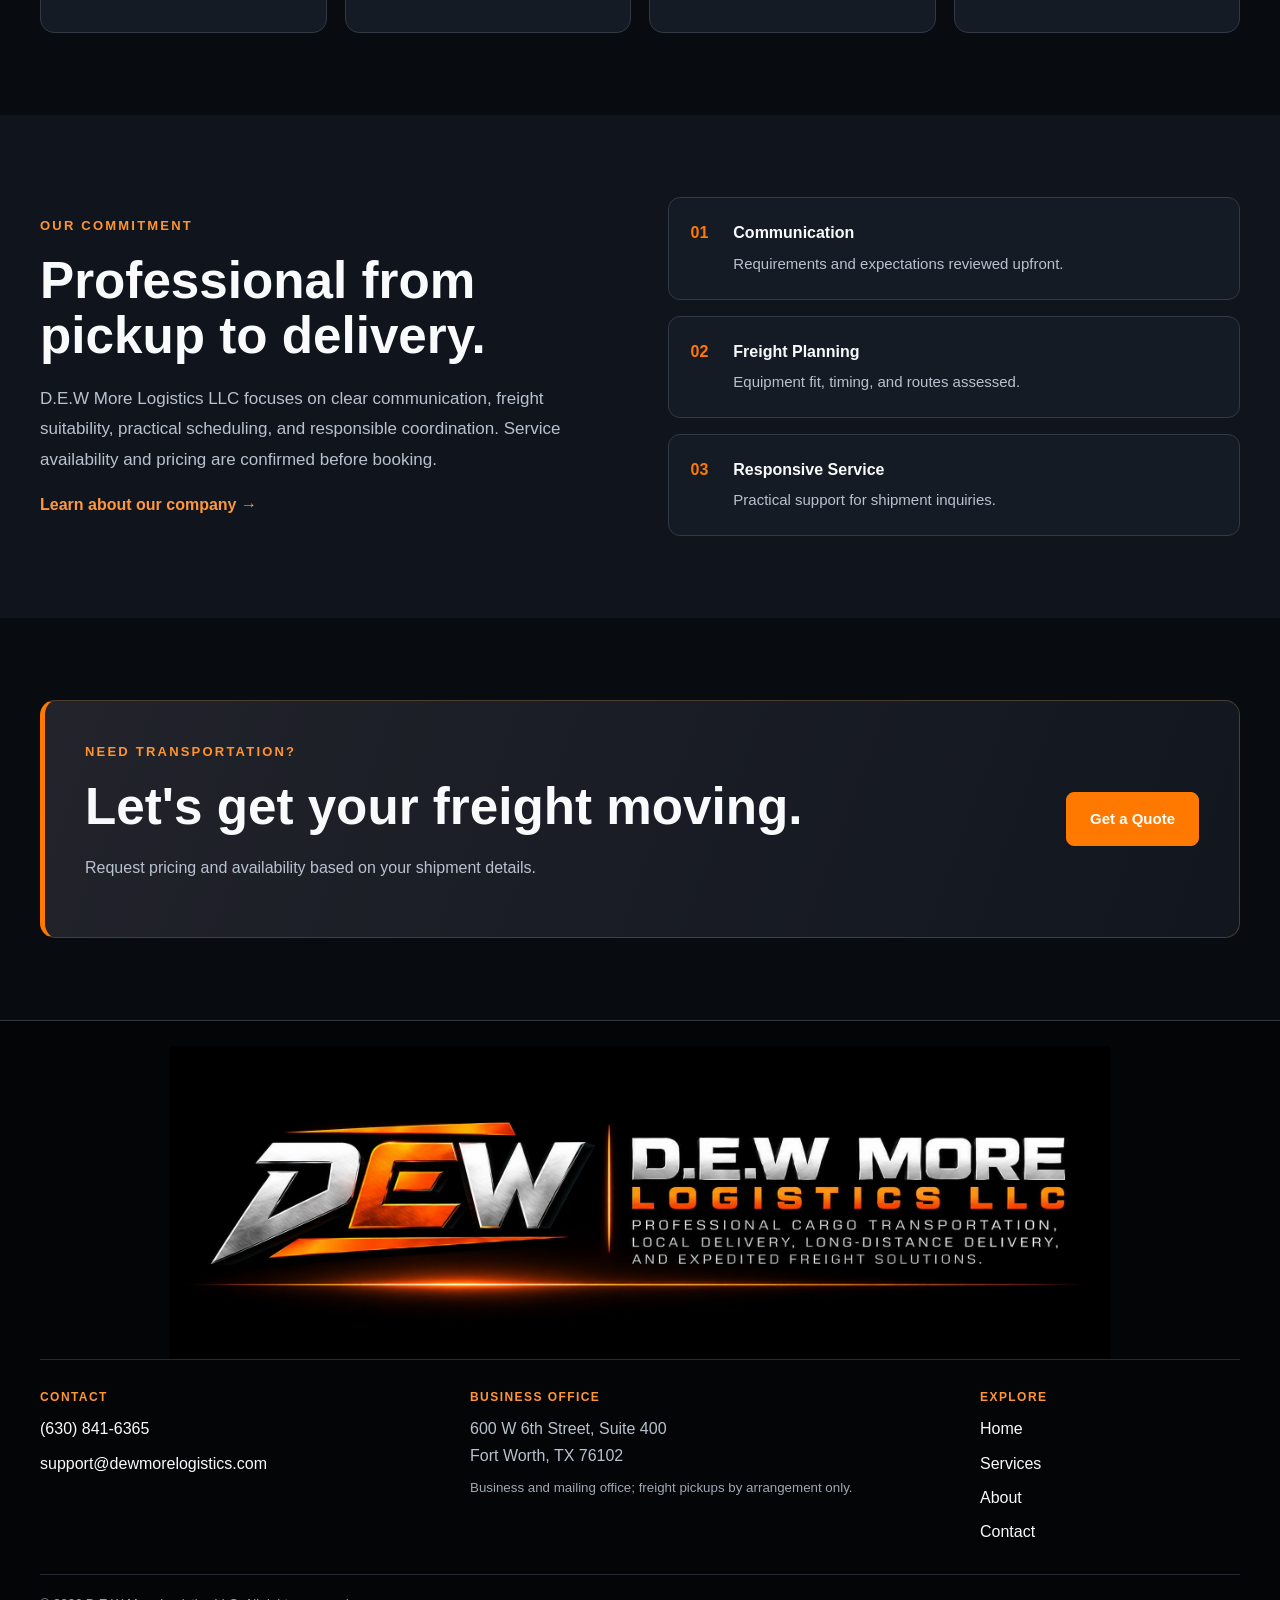
==== commit 7bd4405a: "Update hero section heading in index.html" ====
--- a/index.html
+++ b/index.html
@@ -32,7 +32,12 @@
 <section class="hero home-hero">
 <div class="site-width hero-inner">
 <p class="kicker">DALLAS–FORT WORTH BASED • TRANSPORTATION SERVICES</p>
-<h1>WE MOVE<br><span>WHAT MATTERS.</span></h1>
+
+<h1>
+  WE DON'T JUST DELIVER.<br>
+  <span>WE D.E.W MORE.</span>
+</h1>
+
 <p class="intro">Professional cargo transportation, local delivery, long-distance delivery, and expedited freight coordination. Clear communication, careful planning, and dependable service.</p>
 <div class="actions">
 <a class="button" href="contact.html#quote">Request Freight Pricing</a>
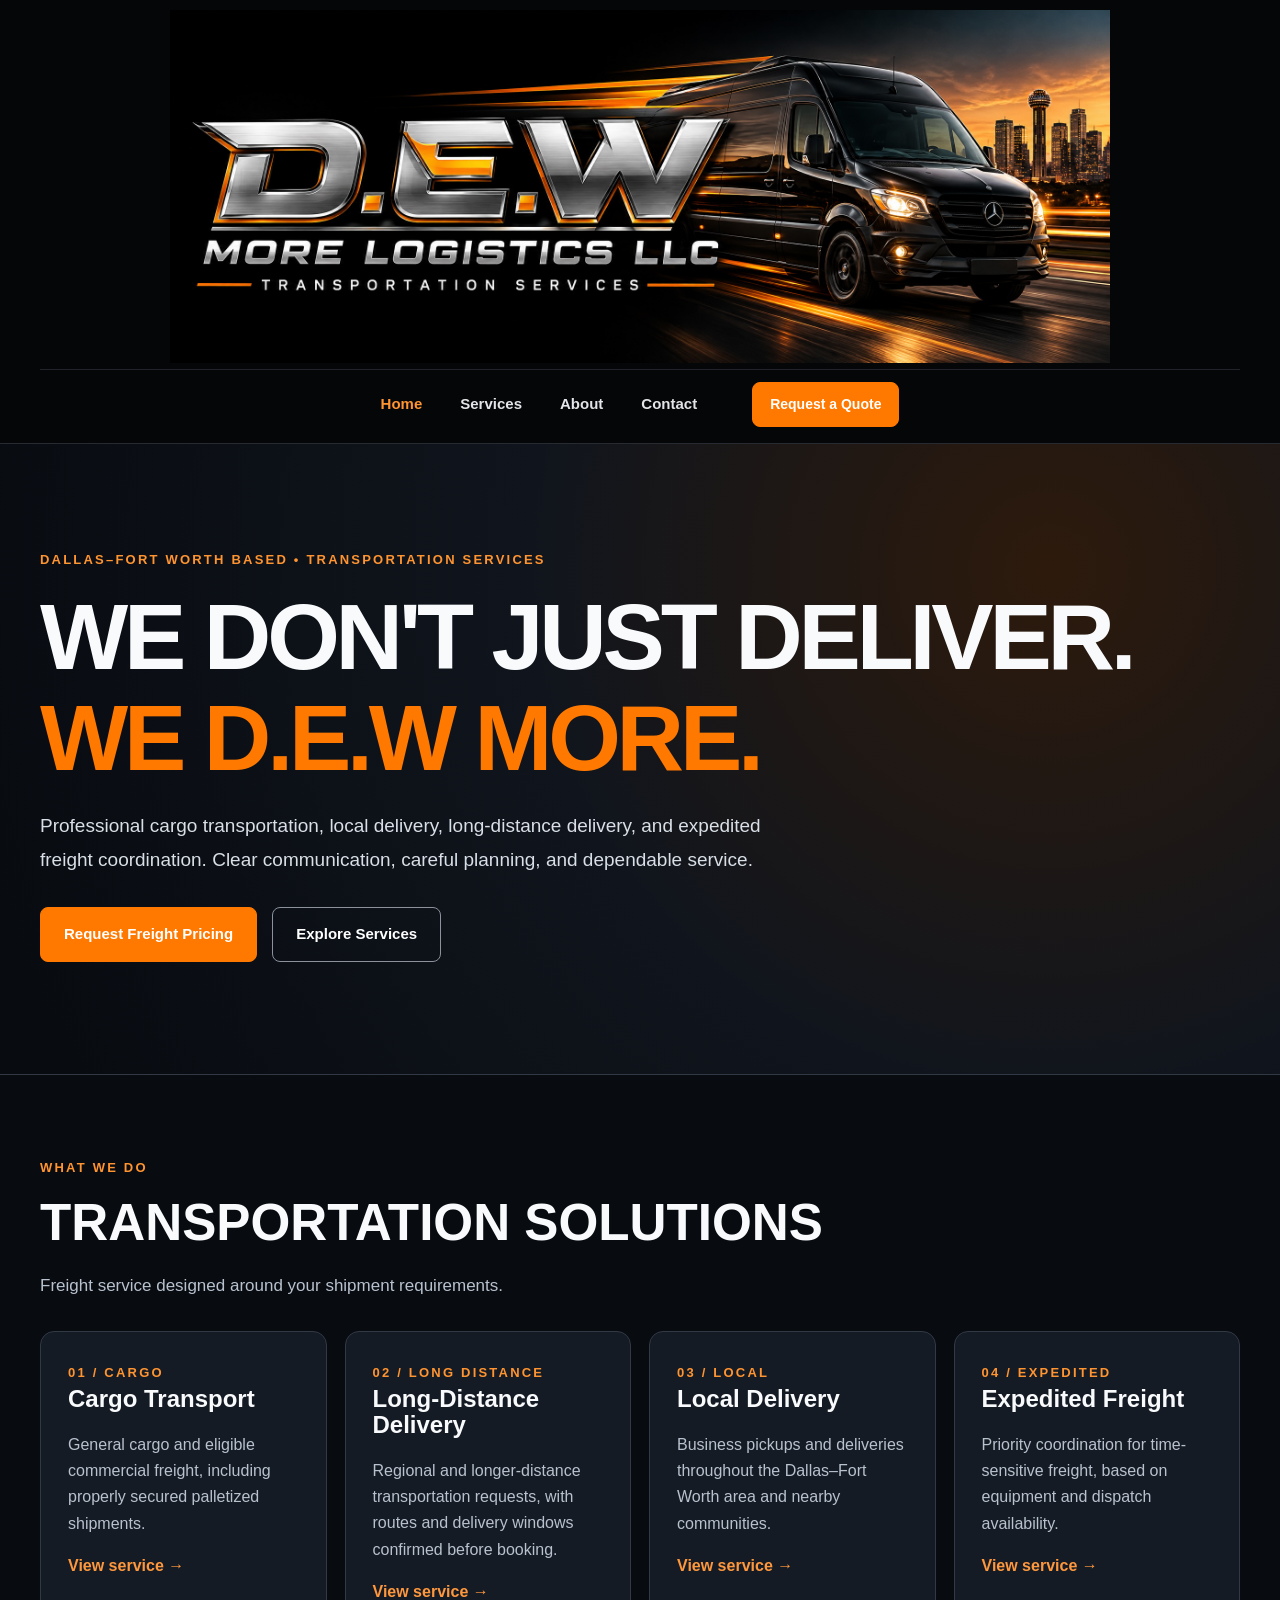
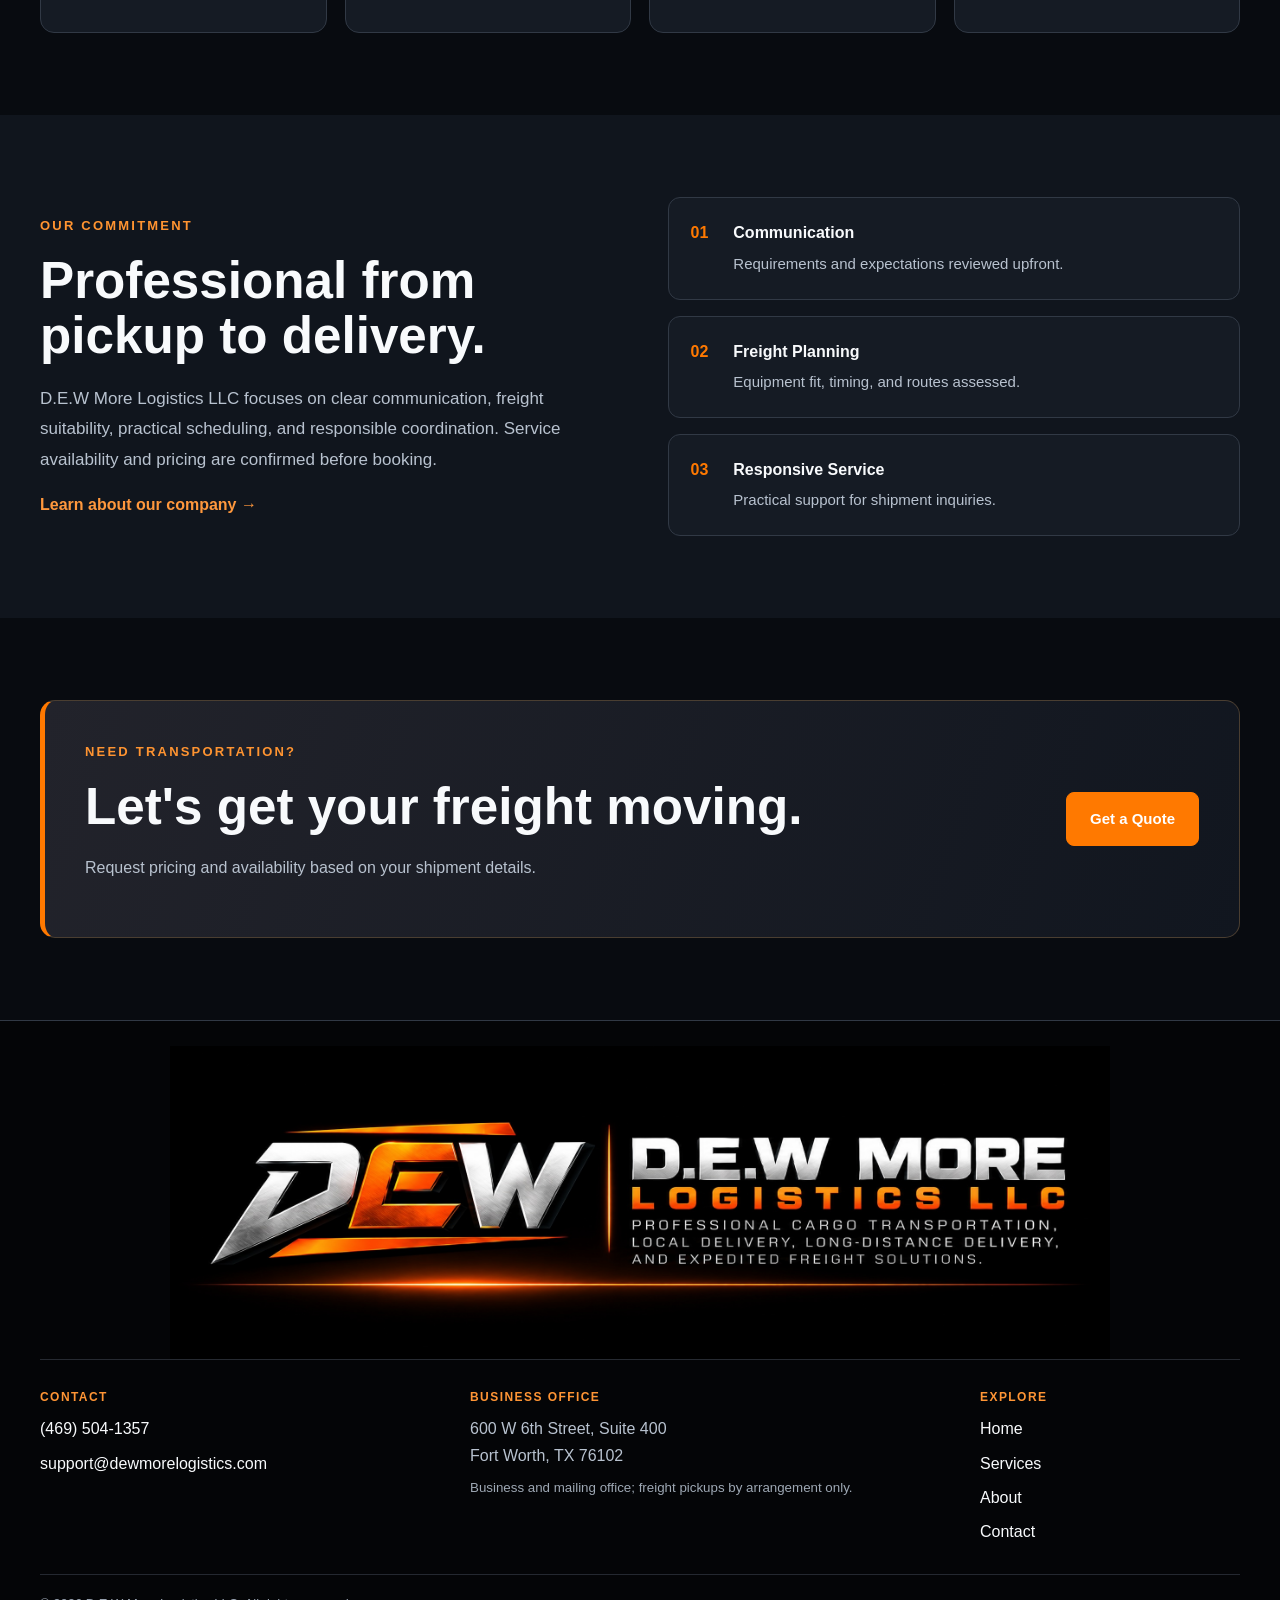
==== commit a9da33a3: "Fix contact phone number formatting in index.html" ====
--- a/index.html
+++ b/index.html
@@ -121,7 +121,7 @@
 <div class="footer-details">
 <div>
 <strong>CONTACT</strong>
-<a href="tel:+16308416365">(630) 841-6365</a>
+<a href="tel:+14695041357">(469) 504-1357</a>
 <a href="mailto:support@dewmorelogistics.com">support@dewmorelogistics.com</a>
 </div>
 <div>
